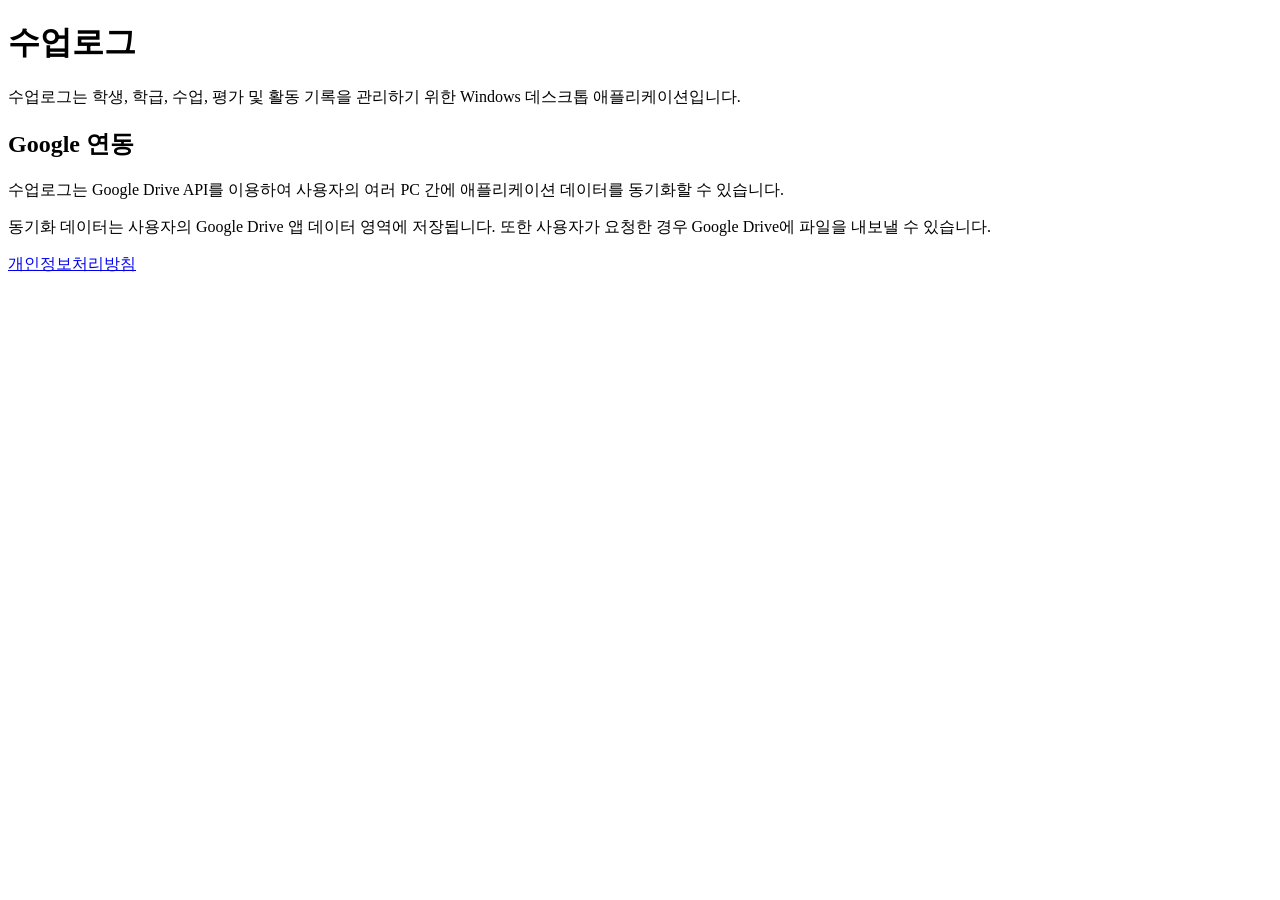
==== classlog/index.html @ 13d1e036 "Add initial HTML structure for classlog application" ====
<!doctype html>
<html lang="ko">
<head>
  <meta charset="utf-8">
  <meta name="viewport" content="width=device-width, initial-scale=1">
  <title>수업로그</title>
</head>
<body>
  <h1>수업로그</h1>

  <p>
    수업로그는 학생, 학급, 수업, 평가 및 활동 기록을 관리하기 위한
    Windows 데스크톱 애플리케이션입니다.
  </p>

  <h2>Google 연동</h2>

  <p>
    수업로그는 Google Drive API를 이용하여 사용자의 여러 PC 간에
    애플리케이션 데이터를 동기화할 수 있습니다.
  </p>

  <p>
    동기화 데이터는 사용자의 Google Drive 앱 데이터 영역에 저장됩니다.
    또한 사용자가 요청한 경우 Google Drive에 파일을 내보낼 수 있습니다.
  </p>

  <p>
    <a href="/classlog/privacy.html">개인정보처리방침</a>
  </p>
</body>
</html>
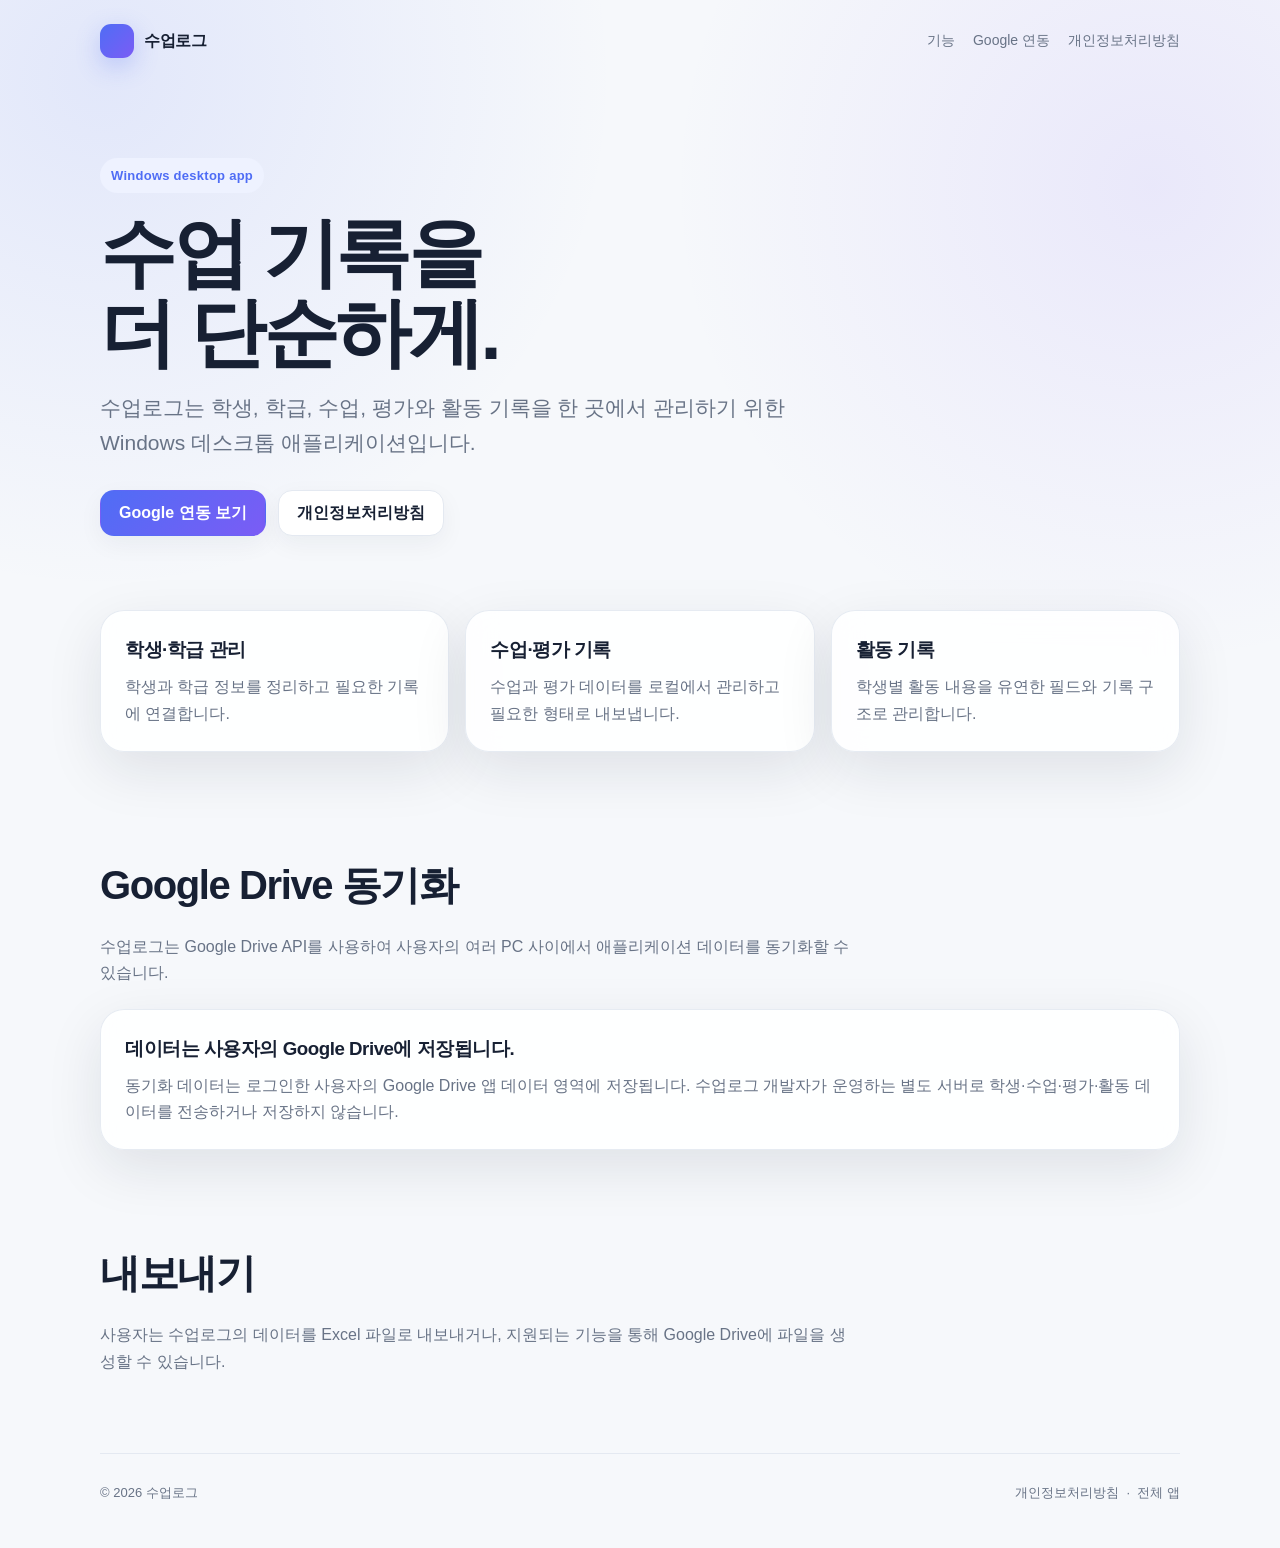
==== commit 2aa7f493: "Add files via upload" ====
--- a/classlog/index.html
+++ b/classlog/index.html
@@ -3,30 +3,86 @@
 <head>
   <meta charset="utf-8">
   <meta name="viewport" content="width=device-width, initial-scale=1">
+  <meta name="description" content="수업로그 — 학생, 학급, 수업, 평가 및 활동 기록을 관리하는 Windows 데스크톱 애플리케이션">
   <title>수업로그</title>
+  <link rel="stylesheet" href="/styles.css">
 </head>
 <body>
-  <h1>수업로그</h1>
+  <div class="wrap">
+    <nav class="nav">
+      <a class="brand" href="/">
+        <span class="brand-mark" aria-hidden="true"></span>
+        <span>수업로그</span>
+      </a>
+      <div class="nav-links">
+        <a href="#features">기능</a>
+        <a href="#google">Google 연동</a>
+        <a href="/classlog/privacy.html">개인정보처리방침</a>
+      </div>
+    </nav>
 
-  <p>
-    수업로그는 학생, 학급, 수업, 평가 및 활동 기록을 관리하기 위한
-    Windows 데스크톱 애플리케이션입니다.
-  </p>
+    <main>
+      <section class="hero">
+        <span class="eyebrow">Windows desktop app</span>
+        <h1>수업 기록을<br>더 단순하게.</h1>
+        <p>
+          수업로그는 학생, 학급, 수업, 평가와 활동 기록을 한 곳에서 관리하기 위한
+          Windows 데스크톱 애플리케이션입니다.
+        </p>
+        <div class="actions">
+          <a class="button primary" href="#google">Google 연동 보기</a>
+          <a class="button" href="/classlog/privacy.html">개인정보처리방침</a>
+        </div>
+      </section>
 
-  <h2>Google 연동</h2>
+      <section id="features" class="grid" aria-label="주요 기능">
+        <article class="card">
+          <h3>학생·학급 관리</h3>
+          <p>학생과 학급 정보를 정리하고 필요한 기록에 연결합니다.</p>
+        </article>
+        <article class="card">
+          <h3>수업·평가 기록</h3>
+          <p>수업과 평가 데이터를 로컬에서 관리하고 필요한 형태로 내보냅니다.</p>
+        </article>
+        <article class="card">
+          <h3>활동 기록</h3>
+          <p>학생별 활동 내용을 유연한 필드와 기록 구조로 관리합니다.</p>
+        </article>
+      </section>
 
-  <p>
-    수업로그는 Google Drive API를 이용하여 사용자의 여러 PC 간에
-    애플리케이션 데이터를 동기화할 수 있습니다.
-  </p>
+      <section id="google" class="section">
+        <h2>Google Drive 동기화</h2>
+        <p>
+          수업로그는 Google Drive API를 사용하여 사용자의 여러 PC 사이에서
+          애플리케이션 데이터를 동기화할 수 있습니다.
+        </p>
+        <div class="card" style="margin-top:22px">
+          <h3>데이터는 사용자의 Google Drive에 저장됩니다.</h3>
+          <p>
+            동기화 데이터는 로그인한 사용자의 Google Drive 앱 데이터 영역에 저장됩니다.
+            수업로그 개발자가 운영하는 별도 서버로 학생·수업·평가·활동 데이터를 전송하거나
+            저장하지 않습니다.
+          </p>
+        </div>
+      </section>
 
-  <p>
-    동기화 데이터는 사용자의 Google Drive 앱 데이터 영역에 저장됩니다.
-    또한 사용자가 요청한 경우 Google Drive에 파일을 내보낼 수 있습니다.
-  </p>
+      <section class="section">
+        <h2>내보내기</h2>
+        <p>
+          사용자는 수업로그의 데이터를 Excel 파일로 내보내거나,
+          지원되는 기능을 통해 Google Drive에 파일을 생성할 수 있습니다.
+        </p>
+      </section>
+    </main>
 
-  <p>
-    <a href="/classlog/privacy.html">개인정보처리방침</a>
-  </p>
+    <footer class="footer">
+      <span>© 2026 수업로그</span>
+      <span>
+        <a href="/classlog/privacy.html">개인정보처리방침</a>
+        &nbsp;·&nbsp;
+        <a href="/">전체 앱</a>
+      </span>
+    </footer>
+  </div>
 </body>
 </html>
--- a/styles.css
+++ b/styles.css
@@ -0,0 +1,249 @@
+:root {
+  color-scheme: light;
+  --bg: #f6f8fb;
+  --surface: rgba(255,255,255,.88);
+  --surface-solid: #ffffff;
+  --text: #172033;
+  --muted: #687386;
+  --line: #e4e9f1;
+  --accent: #4f6df5;
+  --accent-2: #7b5cf5;
+  --accent-soft: #eef2ff;
+  --shadow: 0 18px 55px rgba(23,32,51,.10);
+  --radius: 24px;
+}
+
+* { box-sizing: border-box; }
+
+html { scroll-behavior: smooth; }
+
+body {
+  margin: 0;
+  min-height: 100vh;
+  font-family: Inter, Pretendard, -apple-system, BlinkMacSystemFont, "Segoe UI",
+               "Noto Sans KR", Roboto, Helvetica, Arial, sans-serif;
+  color: var(--text);
+  background:
+    radial-gradient(circle at 8% 5%, rgba(79,109,245,.12), transparent 32rem),
+    radial-gradient(circle at 90% 12%, rgba(123,92,245,.10), transparent 30rem),
+    var(--bg);
+  line-height: 1.65;
+}
+
+a { color: inherit; }
+
+.wrap {
+  width: min(1080px, calc(100% - 40px));
+  margin: 0 auto;
+}
+
+.nav {
+  display: flex;
+  align-items: center;
+  justify-content: space-between;
+  padding: 24px 0;
+}
+
+.brand {
+  display: inline-flex;
+  align-items: center;
+  gap: 10px;
+  font-weight: 800;
+  text-decoration: none;
+  letter-spacing: -.02em;
+}
+
+.brand-mark {
+  width: 34px;
+  height: 34px;
+  border-radius: 11px;
+  background: linear-gradient(135deg, var(--accent), var(--accent-2));
+  box-shadow: 0 8px 24px rgba(79,109,245,.28);
+}
+
+.nav-links {
+  display: flex;
+  gap: 18px;
+  align-items: center;
+}
+
+.nav-links a {
+  color: var(--muted);
+  text-decoration: none;
+  font-size: 14px;
+}
+
+.hero {
+  padding: 76px 0 40px;
+}
+
+.eyebrow {
+  display: inline-flex;
+  padding: 7px 11px;
+  border-radius: 999px;
+  background: var(--accent-soft);
+  color: var(--accent);
+  font-size: 13px;
+  font-weight: 700;
+  letter-spacing: .02em;
+}
+
+h1 {
+  margin: 20px 0 18px;
+  font-size: clamp(42px, 7vw, 76px);
+  line-height: 1.05;
+  letter-spacing: -.045em;
+}
+
+.hero p {
+  max-width: 720px;
+  margin: 0;
+  font-size: clamp(17px, 2vw, 21px);
+  color: var(--muted);
+}
+
+.actions {
+  display: flex;
+  flex-wrap: wrap;
+  gap: 12px;
+  margin-top: 30px;
+}
+
+.button {
+  display: inline-flex;
+  align-items: center;
+  justify-content: center;
+  min-height: 46px;
+  padding: 0 18px;
+  border-radius: 14px;
+  border: 1px solid var(--line);
+  background: var(--surface-solid);
+  text-decoration: none;
+  font-weight: 700;
+  box-shadow: 0 8px 24px rgba(23,32,51,.05);
+}
+
+.button.primary {
+  color: white;
+  border-color: transparent;
+  background: linear-gradient(135deg, var(--accent), var(--accent-2));
+}
+
+.grid {
+  display: grid;
+  grid-template-columns: repeat(3, 1fr);
+  gap: 16px;
+  margin: 34px 0 72px;
+}
+
+.card {
+  padding: 24px;
+  border: 1px solid rgba(228,233,241,.9);
+  border-radius: var(--radius);
+  background: var(--surface);
+  backdrop-filter: blur(14px);
+  box-shadow: var(--shadow);
+}
+
+.card h2, .card h3 {
+  margin: 0 0 8px;
+  letter-spacing: -.025em;
+}
+
+.card p {
+  margin: 0;
+  color: var(--muted);
+}
+
+.section {
+  padding: 28px 0 62px;
+}
+
+.section h2 {
+  margin: 0 0 14px;
+  font-size: clamp(28px, 4vw, 40px);
+  letter-spacing: -.035em;
+}
+
+.section > p {
+  max-width: 760px;
+  color: var(--muted);
+}
+
+.policy {
+  max-width: 820px;
+  margin: 32px auto 70px;
+  padding: 36px;
+  border: 1px solid var(--line);
+  border-radius: var(--radius);
+  background: var(--surface-solid);
+  box-shadow: var(--shadow);
+}
+
+.policy h1 {
+  font-size: clamp(34px, 5vw, 52px);
+  margin-top: 0;
+}
+
+.policy h2 {
+  margin-top: 34px;
+  margin-bottom: 8px;
+  font-size: 22px;
+}
+
+.policy p, .policy li {
+  color: #49556a;
+}
+
+.note {
+  padding: 18px 20px;
+  border-radius: 16px;
+  background: var(--accent-soft);
+  color: #3f4f86;
+}
+
+.footer {
+  display: flex;
+  justify-content: space-between;
+  gap: 20px;
+  flex-wrap: wrap;
+  padding: 28px 0 44px;
+  border-top: 1px solid var(--line);
+  color: var(--muted);
+  font-size: 13px;
+}
+
+.footer a {
+  color: var(--muted);
+  text-decoration: none;
+}
+
+.app-list {
+  display: grid;
+  gap: 14px;
+  margin-top: 28px;
+}
+
+.app-item {
+  display: flex;
+  align-items: center;
+  justify-content: space-between;
+  gap: 18px;
+  padding: 20px 22px;
+  border: 1px solid var(--line);
+  border-radius: 18px;
+  background: var(--surface-solid);
+  text-decoration: none;
+  box-shadow: 0 10px 28px rgba(23,32,51,.05);
+}
+
+.app-item strong { font-size: 18px; }
+.app-item span { color: var(--muted); font-size: 14px; }
+
+@media (max-width: 760px) {
+  .wrap { width: min(100% - 28px, 1080px); }
+  .nav-links { display: none; }
+  .hero { padding-top: 48px; }
+  .grid { grid-template-columns: 1fr; }
+  .policy { padding: 24px; }
+}
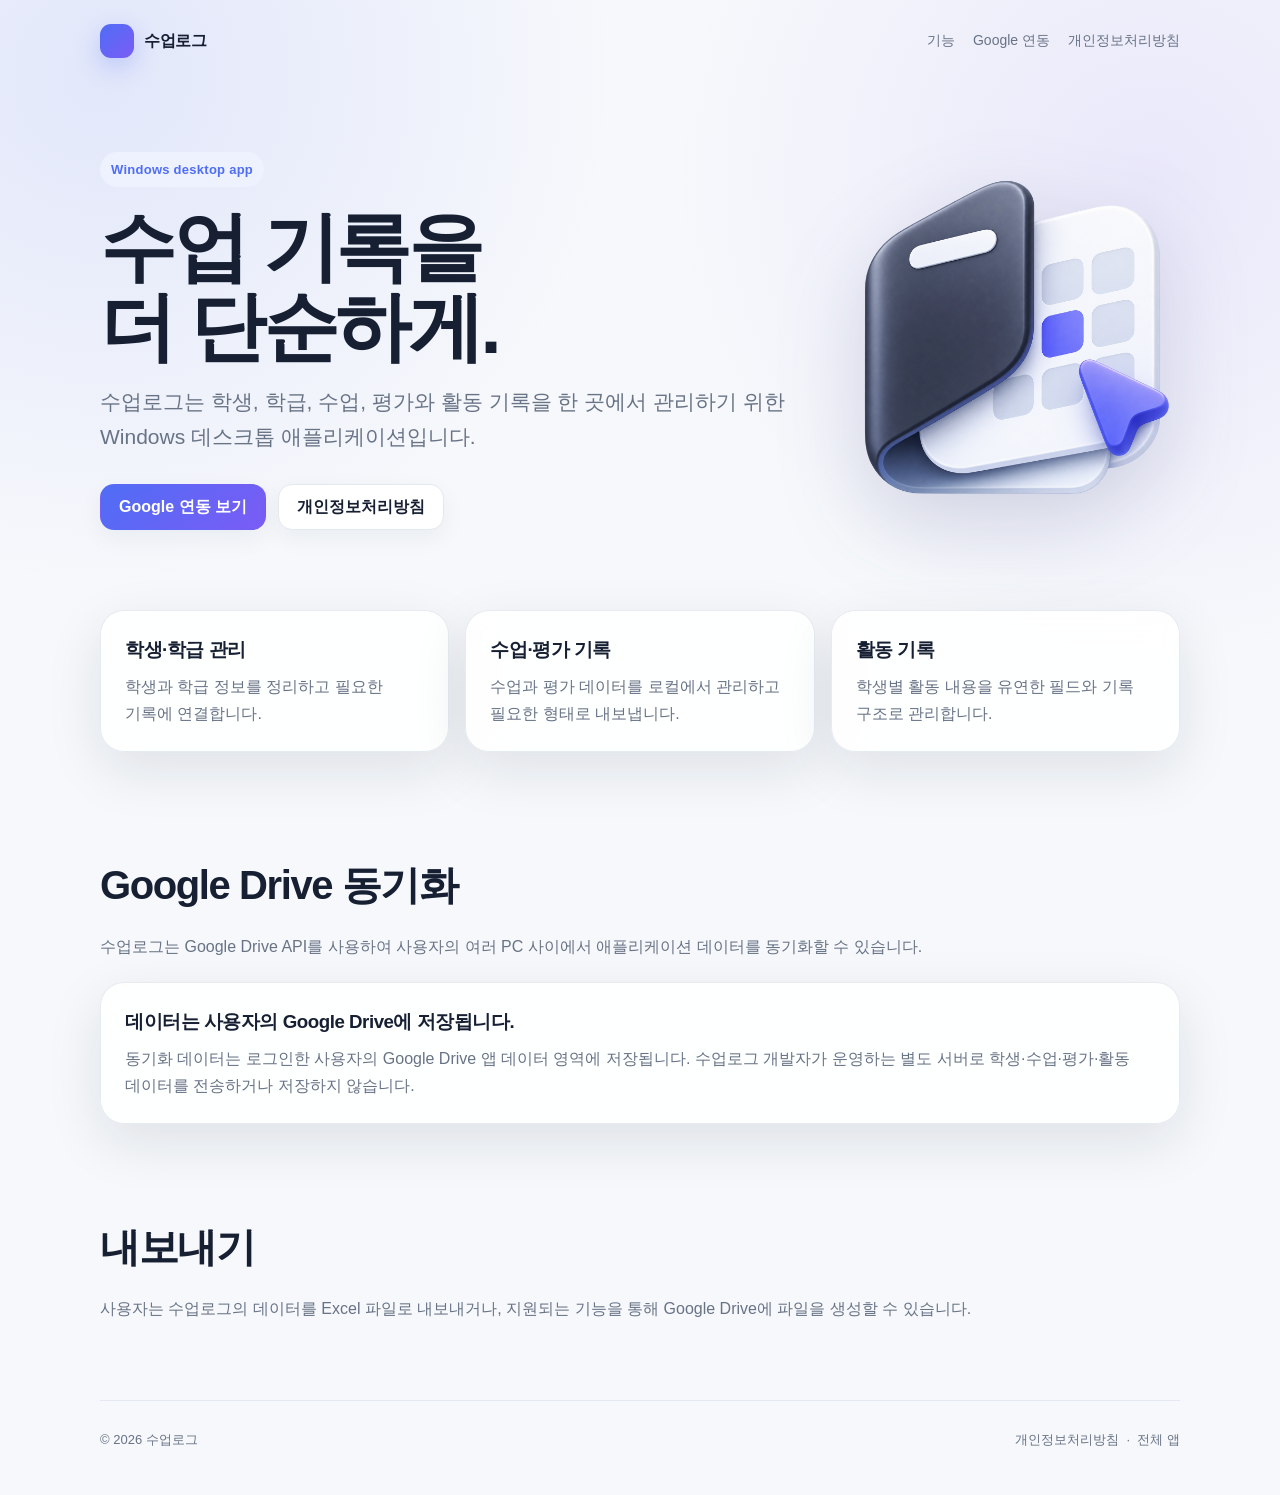
==== commit 6d0451b0: "Add files via upload" ====
--- a/classlog/index.html
+++ b/classlog/index.html
@@ -23,15 +23,25 @@
 
     <main>
       <section class="hero">
-        <span class="eyebrow">Windows desktop app</span>
-        <h1>수업 기록을<br>더 단순하게.</h1>
-        <p>
-          수업로그는 학생, 학급, 수업, 평가와 활동 기록을 한 곳에서 관리하기 위한
-          Windows 데스크톱 애플리케이션입니다.
-        </p>
-        <div class="actions">
-          <a class="button primary" href="#google">Google 연동 보기</a>
-          <a class="button" href="/classlog/privacy.html">개인정보처리방침</a>
+        <div class="hero-split">
+          <div class="hero-copy">
+            <span class="eyebrow">Windows desktop app</span>
+            <h1>수업 기록을<br>더 단순하게.</h1>
+            <p>
+              수업로그는 학생, 학급, 수업, 평가와 활동 기록을 한 곳에서 관리하기 위한
+              Windows 데스크톱 애플리케이션입니다.
+            </p>
+            <div class="actions">
+              <a class="button primary" href="#google">Google 연동 보기</a>
+              <a class="button" href="/classlog/privacy.html">개인정보처리방침</a>
+            </div>
+          </div>
+          <div class="hero-visual">
+            <img
+              class="hero-icon"
+              src="/assets/classlog-icon.png"
+              alt="수업로그 앱 아이콘">
+          </div>
         </div>
       </section>
 
--- a/styles.css
+++ b/styles.css
@@ -28,6 +28,8 @@
     radial-gradient(circle at 90% 12%, rgba(123,92,245,.10), transparent 30rem),
     var(--bg);
   line-height: 1.65;
+  word-break: keep-all;
+  overflow-wrap: break-word;
 }
 
 a { color: inherit; }
@@ -74,7 +76,31 @@
 }
 
 .hero {
-  padding: 76px 0 40px;
+  padding: 70px 0 46px;
+}
+
+.hero-split {
+  display: grid;
+  grid-template-columns: minmax(0, 1.35fr) minmax(240px, .65fr);
+  gap: 54px;
+  align-items: center;
+}
+
+.hero-copy {
+  min-width: 0;
+}
+
+.hero-visual {
+  display: flex;
+  align-items: center;
+  justify-content: center;
+}
+
+.hero-icon {
+  width: min(100%, 330px);
+  height: auto;
+  display: block;
+  filter: drop-shadow(0 28px 42px rgba(43, 58, 110, .18));
 }
 
 .eyebrow {
@@ -145,7 +171,8 @@
   box-shadow: var(--shadow);
 }
 
-.card h2, .card h3 {
+.card h2,
+.card h3 {
   margin: 0 0 8px;
   letter-spacing: -.025em;
 }
@@ -166,7 +193,7 @@
 }
 
 .section > p {
-  max-width: 760px;
+  max-width: 900px;
   color: var(--muted);
 }
 
@@ -191,7 +218,8 @@
   font-size: 22px;
 }
 
-.policy p, .policy li {
+.policy p,
+.policy li {
   color: #49556a;
 }
 
@@ -244,6 +272,17 @@
   .wrap { width: min(100% - 28px, 1080px); }
   .nav-links { display: none; }
   .hero { padding-top: 48px; }
+  .hero-split {
+    grid-template-columns: 1fr;
+    gap: 30px;
+  }
+  .hero-visual {
+    order: -1;
+    justify-content: flex-start;
+  }
+  .hero-icon {
+    width: min(58vw, 230px);
+  }
   .grid { grid-template-columns: 1fr; }
   .policy { padding: 24px; }
 }
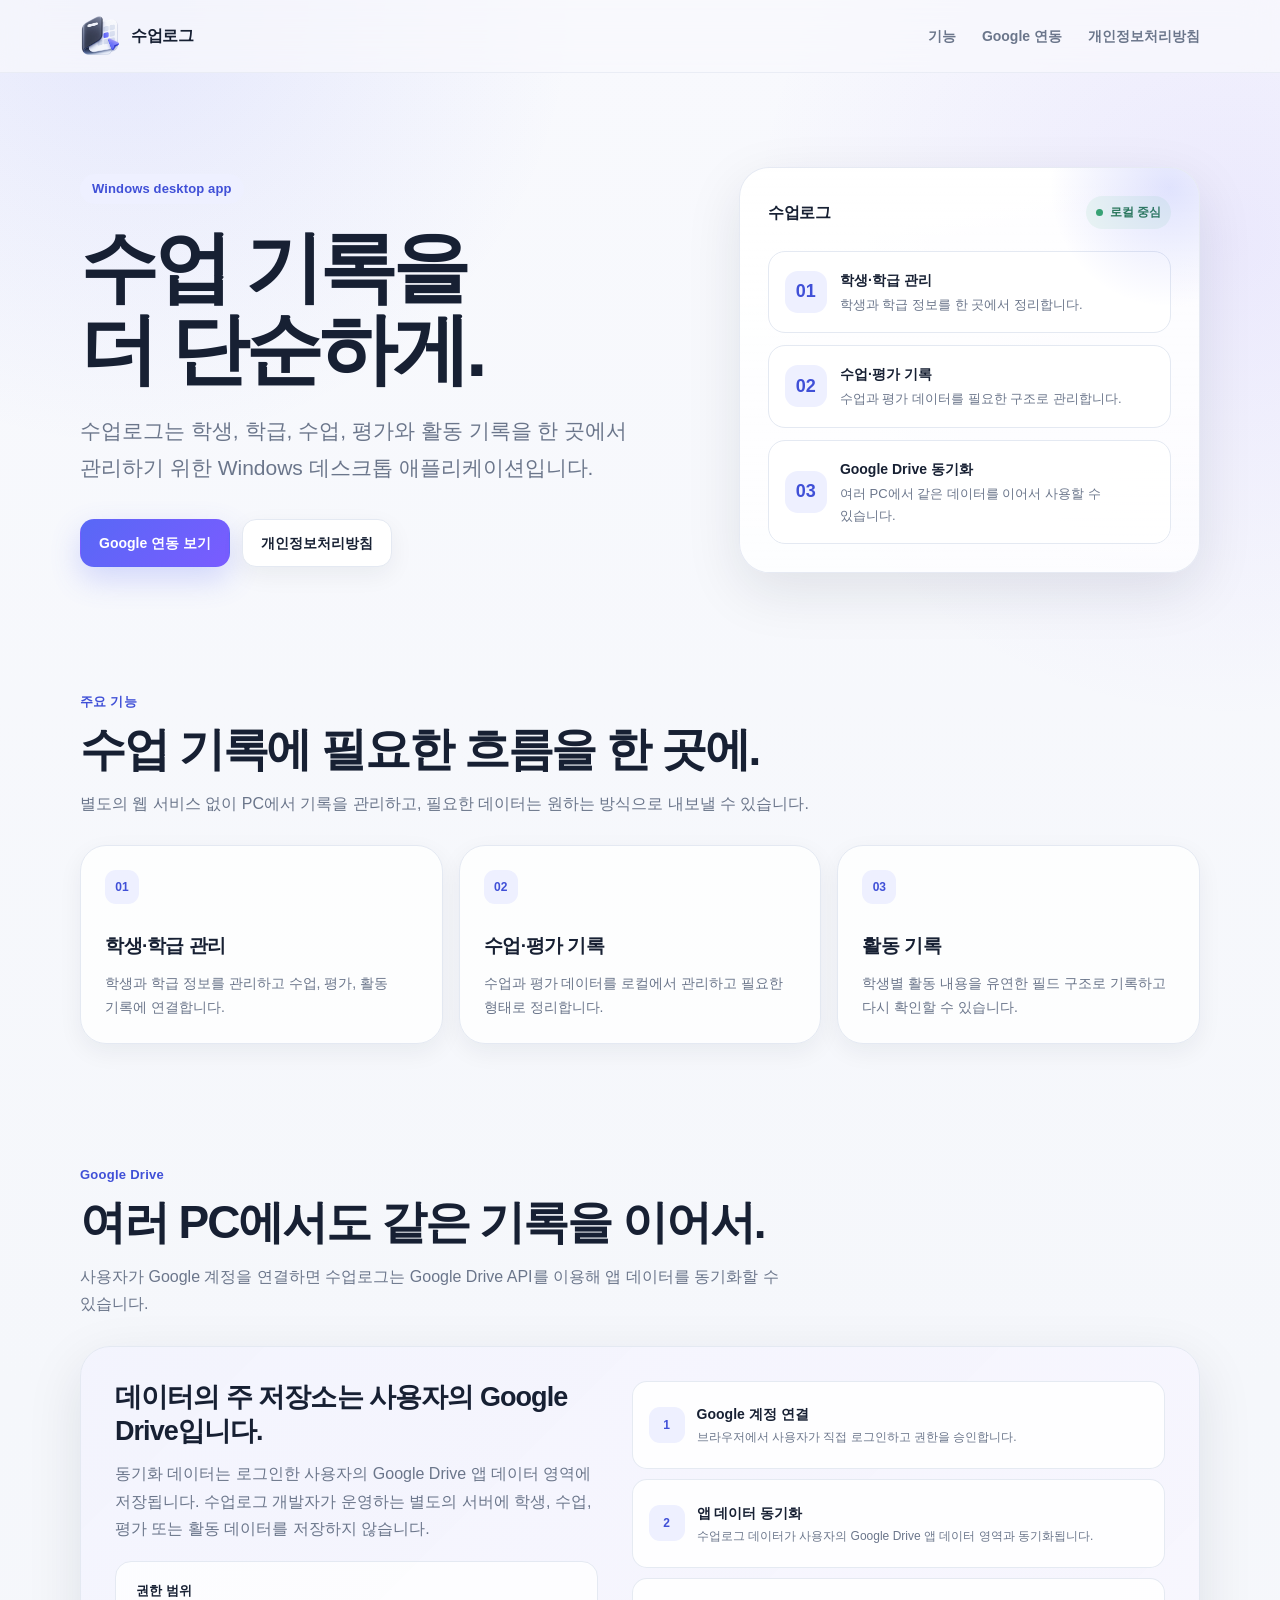
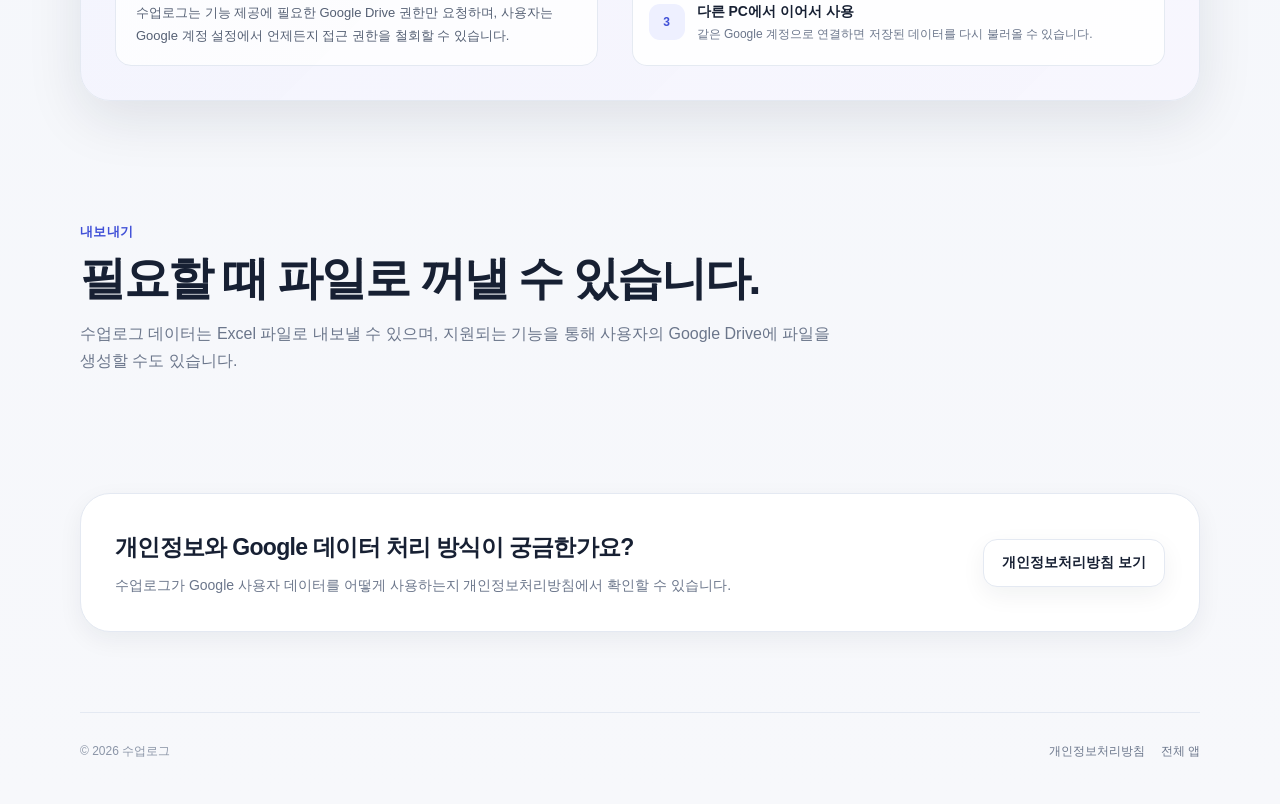
==== commit 4ccd995b: "Add files via upload" ====
--- a/classlog/index.html
+++ b/classlog/index.html
@@ -5,94 +5,179 @@
   <meta name="viewport" content="width=device-width, initial-scale=1">
   <meta name="description" content="수업로그 — 학생, 학급, 수업, 평가 및 활동 기록을 관리하는 Windows 데스크톱 애플리케이션">
   <title>수업로그</title>
+  <link rel="icon" type="image/png" href="/assets/classlog-icon.png">
   <link rel="stylesheet" href="/styles.css">
 </head>
 <body>
-  <div class="wrap">
-    <nav class="nav">
-      <a class="brand" href="/">
-        <span class="brand-mark" aria-hidden="true"></span>
+  <header class="site-header">
+    <div class="shell nav">
+      <a class="brand" href="/classlog/">
+        <img class="brand-icon" src="/assets/classlog-icon.png" alt="수업로그 아이콘">
         <span>수업로그</span>
       </a>
-      <div class="nav-links">
+      <nav class="nav-links" aria-label="주요 메뉴">
         <a href="#features">기능</a>
         <a href="#google">Google 연동</a>
         <a href="/classlog/privacy.html">개인정보처리방침</a>
-      </div>
-    </nav>
+      </nav>
+    </div>
+  </header>
 
-    <main>
-      <section class="hero">
-        <div class="hero-split">
-          <div class="hero-copy">
-            <span class="eyebrow">Windows desktop app</span>
-            <h1>수업 기록을<br>더 단순하게.</h1>
-            <p>
-              수업로그는 학생, 학급, 수업, 평가와 활동 기록을 한 곳에서 관리하기 위한
-              Windows 데스크톱 애플리케이션입니다.
-            </p>
-            <div class="actions">
-              <a class="button primary" href="#google">Google 연동 보기</a>
-              <a class="button" href="/classlog/privacy.html">개인정보처리방침</a>
+  <main>
+    <section class="shell hero">
+      <div class="hero-grid">
+        <div>
+          <span class="eyebrow">Windows desktop app</span>
+          <h1>수업 기록을<br>더 단순하게.</h1>
+          <p class="hero-lead">
+            수업로그는 학생, 학급, 수업, 평가와 활동 기록을 한 곳에서 관리하기 위한
+            Windows 데스크톱 애플리케이션입니다.
+          </p>
+          <div class="actions">
+            <a class="button primary" href="#google">Google 연동 보기</a>
+            <a class="button" href="/classlog/privacy.html">개인정보처리방침</a>
+          </div>
+        </div>
+
+        <aside class="hero-panel" aria-label="수업로그 핵심 기능 요약">
+          <div class="panel-top">
+            <div class="panel-title">수업로그</div>
+            <div class="status"><span class="status-dot"></span>로컬 중심</div>
+          </div>
+
+          <div class="mini-stack">
+            <div class="mini-card">
+              <div class="mini-icon">01</div>
+              <div>
+                <strong>학생·학급 관리</strong>
+                <span>학생과 학급 정보를 한 곳에서 정리합니다.</span>
+              </div>
+            </div>
+            <div class="mini-card">
+              <div class="mini-icon">02</div>
+              <div>
+                <strong>수업·평가 기록</strong>
+                <span>수업과 평가 데이터를 필요한 구조로 관리합니다.</span>
+              </div>
+            </div>
+            <div class="mini-card">
+              <div class="mini-icon">03</div>
+              <div>
+                <strong>Google Drive 동기화</strong>
+                <span>여러 PC에서 같은 데이터를 이어서 사용할 수 있습니다.</span>
+              </div>
             </div>
           </div>
-          <div class="hero-visual">
-            <img
-              class="hero-icon"
-              src="/assets/classlog-icon.png"
-              alt="수업로그 앱 아이콘">
+        </aside>
+      </div>
+    </section>
+
+    <section id="features" class="shell section">
+      <div class="section-head">
+        <div class="section-kicker">주요 기능</div>
+        <h2>수업 기록에 필요한 흐름을 한 곳에.</h2>
+        <p>
+          별도의 웹 서비스 없이 PC에서 기록을 관리하고, 필요한 데이터는 원하는 방식으로 내보낼 수 있습니다.
+        </p>
+      </div>
+
+      <div class="feature-grid">
+        <article class="feature-card">
+          <div class="feature-number">01</div>
+          <h3>학생·학급 관리</h3>
+          <p>학생과 학급 정보를 관리하고 수업, 평가, 활동 기록에 연결합니다.</p>
+        </article>
+        <article class="feature-card">
+          <div class="feature-number">02</div>
+          <h3>수업·평가 기록</h3>
+          <p>수업과 평가 데이터를 로컬에서 관리하고 필요한 형태로 정리합니다.</p>
+        </article>
+        <article class="feature-card">
+          <div class="feature-number">03</div>
+          <h3>활동 기록</h3>
+          <p>학생별 활동 내용을 유연한 필드 구조로 기록하고 다시 확인할 수 있습니다.</p>
+        </article>
+      </div>
+    </section>
+
+    <section id="google" class="shell section">
+      <div class="section-head">
+        <div class="section-kicker">Google Drive</div>
+        <h2>여러 PC에서도 같은 기록을 이어서.</h2>
+        <p>
+          사용자가 Google 계정을 연결하면 수업로그는 Google Drive API를 이용해
+          앱 데이터를 동기화할 수 있습니다.
+        </p>
+      </div>
+
+      <div class="sync-card">
+        <div class="sync-copy">
+          <h3>데이터의 주 저장소는 사용자의 Google Drive입니다.</h3>
+          <p>
+            동기화 데이터는 로그인한 사용자의 Google Drive 앱 데이터 영역에 저장됩니다.
+            수업로그 개발자가 운영하는 별도의 서버에 학생, 수업, 평가 또는 활동 데이터를 저장하지 않습니다.
+          </p>
+          <div class="notice">
+            <strong>권한 범위</strong><br>
+            수업로그는 기능 제공에 필요한 Google Drive 권한만 요청하며,
+            사용자는 Google 계정 설정에서 언제든지 접근 권한을 철회할 수 있습니다.
           </div>
         </div>
-      </section>
 
-      <section id="features" class="grid" aria-label="주요 기능">
-        <article class="card">
-          <h3>학생·학급 관리</h3>
-          <p>학생과 학급 정보를 정리하고 필요한 기록에 연결합니다.</p>
-        </article>
-        <article class="card">
-          <h3>수업·평가 기록</h3>
-          <p>수업과 평가 데이터를 로컬에서 관리하고 필요한 형태로 내보냅니다.</p>
-        </article>
-        <article class="card">
-          <h3>활동 기록</h3>
-          <p>학생별 활동 내용을 유연한 필드와 기록 구조로 관리합니다.</p>
-        </article>
-      </section>
+        <div class="sync-flow" aria-label="동기화 흐름">
+          <div class="flow-item">
+            <div class="flow-num">1</div>
+            <div>
+              <strong>Google 계정 연결</strong>
+              <span>브라우저에서 사용자가 직접 로그인하고 권한을 승인합니다.</span>
+            </div>
+          </div>
+          <div class="flow-item">
+            <div class="flow-num">2</div>
+            <div>
+              <strong>앱 데이터 동기화</strong>
+              <span>수업로그 데이터가 사용자의 Google Drive 앱 데이터 영역과 동기화됩니다.</span>
+            </div>
+          </div>
+          <div class="flow-item">
+            <div class="flow-num">3</div>
+            <div>
+              <strong>다른 PC에서 이어서 사용</strong>
+              <span>같은 Google 계정으로 연결하면 저장된 데이터를 다시 불러올 수 있습니다.</span>
+            </div>
+          </div>
+        </div>
+      </div>
+    </section>
 
-      <section id="google" class="section">
-        <h2>Google Drive 동기화</h2>
+    <section class="shell section">
+      <div class="section-head">
+        <div class="section-kicker">내보내기</div>
+        <h2>필요할 때 파일로 꺼낼 수 있습니다.</h2>
         <p>
-          수업로그는 Google Drive API를 사용하여 사용자의 여러 PC 사이에서
-          애플리케이션 데이터를 동기화할 수 있습니다.
+          수업로그 데이터는 Excel 파일로 내보낼 수 있으며,
+          지원되는 기능을 통해 사용자의 Google Drive에 파일을 생성할 수도 있습니다.
         </p>
-        <div class="card" style="margin-top:22px">
-          <h3>데이터는 사용자의 Google Drive에 저장됩니다.</h3>
-          <p>
-            동기화 데이터는 로그인한 사용자의 Google Drive 앱 데이터 영역에 저장됩니다.
-            수업로그 개발자가 운영하는 별도 서버로 학생·수업·평가·활동 데이터를 전송하거나
-            저장하지 않습니다.
-          </p>
+      </div>
+    </section>
+
+    <section class="shell">
+      <div class="cta">
+        <div>
+          <h3>개인정보와 Google 데이터 처리 방식이 궁금한가요?</h3>
+          <p>수업로그가 Google 사용자 데이터를 어떻게 사용하는지 개인정보처리방침에서 확인할 수 있습니다.</p>
         </div>
-      </section>
+        <a class="button" href="/classlog/privacy.html">개인정보처리방침 보기</a>
+      </div>
+    </section>
+  </main>
 
-      <section class="section">
-        <h2>내보내기</h2>
-        <p>
-          사용자는 수업로그의 데이터를 Excel 파일로 내보내거나,
-          지원되는 기능을 통해 Google Drive에 파일을 생성할 수 있습니다.
-        </p>
-      </section>
-    </main>
-
-    <footer class="footer">
-      <span>© 2026 수업로그</span>
-      <span>
-        <a href="/classlog/privacy.html">개인정보처리방침</a>
-        &nbsp;·&nbsp;
-        <a href="/">전체 앱</a>
-      </span>
-    </footer>
-  </div>
+  <footer class="shell footer">
+    <span>© 2026 수업로그</span>
+    <div class="footer-links">
+      <a href="/classlog/privacy.html">개인정보처리방침</a>
+      <a href="/">전체 앱</a>
+    </div>
+  </footer>
 </body>
 </html>
--- a/styles.css
+++ b/styles.css
@@ -1,21 +1,34 @@
 :root {
   color-scheme: light;
-  --bg: #f6f8fb;
-  --surface: rgba(255,255,255,.88);
+  --bg: #f5f7fb;
+  --bg-2: #eef2ff;
+  --surface: rgba(255,255,255,.82);
   --surface-solid: #ffffff;
   --text: #172033;
-  --muted: #687386;
-  --line: #e4e9f1;
-  --accent: #4f6df5;
-  --accent-2: #7b5cf5;
-  --accent-soft: #eef2ff;
-  --shadow: 0 18px 55px rgba(23,32,51,.10);
-  --radius: 24px;
-}
-
-* { box-sizing: border-box; }
-
-html { scroll-behavior: smooth; }
+  --muted: #6b768b;
+  --muted-2: #8b95a7;
+  --line: #e4e9f2;
+  --accent: #5868f6;
+  --accent-2: #7a5cff;
+  --accent-soft: #eef0ff;
+  --accent-ink: #4050d7;
+  --success-soft: #eef9f3;
+  --success-ink: #277a4e;
+  --shadow-sm: 0 8px 24px rgba(23,32,51,.06);
+  --shadow-md: 0 18px 55px rgba(23,32,51,.10);
+  --radius-lg: 26px;
+  --radius-md: 18px;
+  --radius-sm: 13px;
+}
+
+* {
+  box-sizing: border-box;
+}
+
+html {
+  scroll-behavior: smooth;
+  background: var(--bg);
+}
 
 body {
   margin: 0;
@@ -24,265 +37,668 @@
                "Noto Sans KR", Roboto, Helvetica, Arial, sans-serif;
   color: var(--text);
   background:
-    radial-gradient(circle at 8% 5%, rgba(79,109,245,.12), transparent 32rem),
-    radial-gradient(circle at 90% 12%, rgba(123,92,245,.10), transparent 30rem),
-    var(--bg);
-  line-height: 1.65;
+    radial-gradient(circle at 10% 0%, rgba(88,104,246,.12), transparent 28rem),
+    radial-gradient(circle at 96% 10%, rgba(122,92,255,.10), transparent 30rem),
+    linear-gradient(180deg, #f8f9fd 0%, var(--bg) 58%, #f7f8fb 100%);
+  line-height: 1.72;
+  -webkit-font-smoothing: antialiased;
+  text-rendering: optimizeLegibility;
+}
+
+/* Korean prose should wrap at spaces, not in the middle of words. */
+p, li, h1, h2, h3, h4, a, span {
   word-break: keep-all;
-  overflow-wrap: break-word;
-}
-
-a { color: inherit; }
-
-.wrap {
-  width: min(1080px, calc(100% - 40px));
+  line-break: strict;
+}
+
+a {
+  color: inherit;
+}
+
+img {
+  max-width: 100%;
+}
+
+.shell {
+  width: min(1120px, calc(100% - 44px));
   margin: 0 auto;
 }
 
+.site-header {
+  position: sticky;
+  top: 0;
+  z-index: 20;
+  backdrop-filter: blur(18px);
+  background: rgba(248,249,253,.72);
+  border-bottom: 1px solid rgba(228,233,242,.7);
+}
+
 .nav {
+  min-height: 72px;
   display: flex;
   align-items: center;
   justify-content: space-between;
-  padding: 24px 0;
+  gap: 24px;
 }
 
 .brand {
   display: inline-flex;
   align-items: center;
-  gap: 10px;
+  gap: 11px;
+  text-decoration: none;
   font-weight: 800;
-  text-decoration: none;
   letter-spacing: -.02em;
-}
-
-.brand-mark {
-  width: 34px;
-  height: 34px;
-  border-radius: 11px;
+  white-space: nowrap;
+}
+
+.brand-icon {
+  width: 40px;
+  height: 40px;
+  display: block;
+  object-fit: contain;
+  flex: 0 0 40px;
+}
+
+.brand-fallback {
+  width: 36px;
+  height: 36px;
+  border-radius: 12px;
   background: linear-gradient(135deg, var(--accent), var(--accent-2));
-  box-shadow: 0 8px 24px rgba(79,109,245,.28);
+  box-shadow: 0 8px 22px rgba(88,104,246,.28);
+  flex: 0 0 36px;
 }
 
 .nav-links {
   display: flex;
-  gap: 18px;
-  align-items: center;
+  align-items: center;
+  gap: 26px;
 }
 
 .nav-links a {
   color: var(--muted);
   text-decoration: none;
   font-size: 14px;
+  font-weight: 650;
+}
+
+.nav-links a:hover {
+  color: var(--text);
 }
 
 .hero {
-  padding: 70px 0 46px;
-}
-
-.hero-split {
-  display: grid;
-  grid-template-columns: minmax(0, 1.35fr) minmax(240px, .65fr);
-  gap: 54px;
-  align-items: center;
-}
-
-.hero-copy {
-  min-width: 0;
-}
-
-.hero-visual {
-  display: flex;
-  align-items: center;
-  justify-content: center;
-}
-
-.hero-icon {
-  width: min(100%, 330px);
-  height: auto;
-  display: block;
-  filter: drop-shadow(0 28px 42px rgba(43, 58, 110, .18));
+  padding: 94px 0 76px;
+}
+
+.hero-grid {
+  display: grid;
+  grid-template-columns: minmax(0, 1.12fr) minmax(340px, .88fr);
+  gap: 72px;
+  align-items: center;
 }
 
 .eyebrow {
   display: inline-flex;
-  padding: 7px 11px;
+  align-items: center;
+  min-height: 30px;
+  padding: 0 12px;
   border-radius: 999px;
   background: var(--accent-soft);
-  color: var(--accent);
+  color: var(--accent-ink);
   font-size: 13px;
-  font-weight: 700;
-  letter-spacing: .02em;
+  font-weight: 800;
+  letter-spacing: .01em;
 }
 
 h1 {
-  margin: 20px 0 18px;
-  font-size: clamp(42px, 7vw, 76px);
-  line-height: 1.05;
-  letter-spacing: -.045em;
-}
-
-.hero p {
+  margin: 22px 0 22px;
+  max-width: 680px;
+  font-size: clamp(48px, 6.3vw, 78px);
+  line-height: 1.06;
+  letter-spacing: -.055em;
+}
+
+.hero-lead {
   max-width: 720px;
   margin: 0;
-  font-size: clamp(17px, 2vw, 21px);
-  color: var(--muted);
+  color: var(--muted);
+  font-size: clamp(17px, 1.8vw, 21px);
+  line-height: 1.75;
 }
 
 .actions {
   display: flex;
   flex-wrap: wrap;
   gap: 12px;
-  margin-top: 30px;
+  margin-top: 32px;
 }
 
 .button {
+  min-height: 48px;
   display: inline-flex;
   align-items: center;
   justify-content: center;
-  min-height: 46px;
   padding: 0 18px;
+  border: 1px solid var(--line);
   border-radius: 14px;
-  border: 1px solid var(--line);
   background: var(--surface-solid);
+  box-shadow: var(--shadow-sm);
   text-decoration: none;
-  font-weight: 700;
-  box-shadow: 0 8px 24px rgba(23,32,51,.05);
+  font-size: 14px;
+  font-weight: 800;
 }
 
 .button.primary {
-  color: white;
+  color: #fff;
   border-color: transparent;
   background: linear-gradient(135deg, var(--accent), var(--accent-2));
-}
-
-.grid {
+  box-shadow: 0 12px 30px rgba(88,104,246,.24);
+}
+
+.hero-panel {
+  position: relative;
+  padding: 28px;
+  border: 1px solid rgba(228,233,242,.92);
+  border-radius: 30px;
+  background:
+    linear-gradient(180deg, rgba(255,255,255,.96), rgba(255,255,255,.76));
+  box-shadow: var(--shadow-md);
+  overflow: hidden;
+}
+
+.hero-panel::before {
+  content: "";
+  position: absolute;
+  width: 240px;
+  height: 240px;
+  right: -90px;
+  top: -100px;
+  border-radius: 50%;
+  background: radial-gradient(circle, rgba(88,104,246,.18), transparent 70%);
+  pointer-events: none;
+}
+
+.panel-top {
+  display: flex;
+  align-items: center;
+  justify-content: space-between;
+  gap: 14px;
+  margin-bottom: 22px;
+}
+
+.panel-title {
+  font-weight: 800;
+  letter-spacing: -.02em;
+}
+
+.status {
+  display: inline-flex;
+  align-items: center;
+  gap: 7px;
+  padding: 6px 10px;
+  border-radius: 999px;
+  background: var(--success-soft);
+  color: var(--success-ink);
+  font-size: 12px;
+  font-weight: 800;
+}
+
+.status-dot {
+  width: 7px;
+  height: 7px;
+  border-radius: 50%;
+  background: #35a66b;
+}
+
+.mini-stack {
+  display: grid;
+  gap: 12px;
+}
+
+.mini-card {
+  display: grid;
+  grid-template-columns: 42px 1fr;
+  gap: 13px;
+  align-items: center;
+  padding: 16px;
+  border: 1px solid var(--line);
+  border-radius: 17px;
+  background: rgba(255,255,255,.88);
+}
+
+.mini-icon {
+  width: 42px;
+  height: 42px;
+  display: grid;
+  place-items: center;
+  border-radius: 13px;
+  color: var(--accent-ink);
+  background: var(--accent-soft);
+  font-size: 18px;
+  font-weight: 900;
+}
+
+.mini-card strong {
+  display: block;
+  margin-bottom: 2px;
+  font-size: 14px;
+}
+
+.mini-card span {
+  display: block;
+  color: var(--muted);
+  font-size: 13px;
+}
+
+.section {
+  padding: 42px 0 78px;
+}
+
+.section-head {
+  max-width: 760px;
+  margin-bottom: 28px;
+}
+
+.section-kicker {
+  margin-bottom: 8px;
+  color: var(--accent-ink);
+  font-size: 13px;
+  font-weight: 850;
+  letter-spacing: .02em;
+}
+
+.section h2 {
+  margin: 0;
+  font-size: clamp(31px, 4vw, 46px);
+  line-height: 1.18;
+  letter-spacing: -.045em;
+}
+
+.section-head p {
+  max-width: 760px;
+  margin: 14px 0 0;
+  color: var(--muted);
+  font-size: 16px;
+}
+
+.feature-grid {
   display: grid;
   grid-template-columns: repeat(3, 1fr);
   gap: 16px;
-  margin: 34px 0 72px;
-}
-
-.card {
+}
+
+.feature-card {
+  min-height: 184px;
   padding: 24px;
-  border: 1px solid rgba(228,233,241,.9);
-  border-radius: var(--radius);
+  border: 1px solid var(--line);
+  border-radius: var(--radius-lg);
   background: var(--surface);
-  backdrop-filter: blur(14px);
-  box-shadow: var(--shadow);
-}
-
-.card h2,
-.card h3 {
+  box-shadow: var(--shadow-sm);
+}
+
+.feature-number {
+  width: 34px;
+  height: 34px;
+  display: grid;
+  place-items: center;
+  margin-bottom: 26px;
+  border-radius: 11px;
+  background: var(--accent-soft);
+  color: var(--accent-ink);
+  font-size: 12px;
+  font-weight: 900;
+}
+
+.feature-card h3 {
   margin: 0 0 8px;
+  font-size: 19px;
   letter-spacing: -.025em;
 }
 
-.card p {
+.feature-card p {
   margin: 0;
   color: var(--muted);
-}
-
-.section {
-  padding: 28px 0 62px;
-}
-
-.section h2 {
-  margin: 0 0 14px;
-  font-size: clamp(28px, 4vw, 40px);
+  font-size: 14px;
+}
+
+.sync-card {
+  display: grid;
+  grid-template-columns: .95fr 1.05fr;
+  gap: 34px;
+  align-items: stretch;
+  padding: 34px;
+  border: 1px solid var(--line);
+  border-radius: 30px;
+  background:
+    linear-gradient(135deg, rgba(88,104,246,.06), rgba(122,92,255,.045)),
+    rgba(255,255,255,.82);
+  box-shadow: var(--shadow-md);
+}
+
+.sync-copy h3 {
+  margin: 0 0 12px;
+  font-size: 27px;
+  line-height: 1.25;
   letter-spacing: -.035em;
 }
 
-.section > p {
-  max-width: 900px;
-  color: var(--muted);
-}
-
-.policy {
-  max-width: 820px;
-  margin: 32px auto 70px;
-  padding: 36px;
-  border: 1px solid var(--line);
-  border-radius: var(--radius);
-  background: var(--surface-solid);
-  box-shadow: var(--shadow);
-}
-
-.policy h1 {
-  font-size: clamp(34px, 5vw, 52px);
-  margin-top: 0;
-}
-
-.policy h2 {
-  margin-top: 34px;
-  margin-bottom: 8px;
-  font-size: 22px;
-}
-
-.policy p,
-.policy li {
-  color: #49556a;
-}
-
-.note {
+.sync-copy p {
+  margin: 0;
+  max-width: 560px;
+  color: var(--muted);
+}
+
+.sync-flow {
+  display: grid;
+  gap: 10px;
+}
+
+.flow-item {
+  display: grid;
+  grid-template-columns: 36px 1fr;
+  gap: 12px;
+  align-items: center;
+  padding: 14px 16px;
+  border: 1px solid rgba(228,233,242,.95);
+  border-radius: 15px;
+  background: rgba(255,255,255,.88);
+}
+
+.flow-num {
+  width: 36px;
+  height: 36px;
+  display: grid;
+  place-items: center;
+  border-radius: 11px;
+  background: var(--accent-soft);
+  color: var(--accent-ink);
+  font-size: 12px;
+  font-weight: 900;
+}
+
+.flow-item strong {
+  display: block;
+  font-size: 14px;
+}
+
+.flow-item span {
+  display: block;
+  margin-top: 1px;
+  color: var(--muted);
+  font-size: 12px;
+}
+
+.notice {
+  margin-top: 18px;
   padding: 18px 20px;
   border-radius: 16px;
-  background: var(--accent-soft);
-  color: #3f4f86;
+  background: rgba(255,255,255,.78);
+  border: 1px solid var(--line);
+  color: #556074;
+  font-size: 13px;
+}
+
+.notice strong {
+  color: var(--text);
+}
+
+.cta {
+  margin: 12px 0 80px;
+  padding: 34px;
+  border: 1px solid var(--line);
+  border-radius: 30px;
+  background: var(--surface-solid);
+  box-shadow: var(--shadow-sm);
+  display: flex;
+  align-items: center;
+  justify-content: space-between;
+  gap: 26px;
+}
+
+.cta h3 {
+  margin: 0 0 6px;
+  font-size: 23px;
+  letter-spacing: -.03em;
+}
+
+.cta p {
+  margin: 0;
+  color: var(--muted);
+  font-size: 14px;
 }
 
 .footer {
   display: flex;
-  justify-content: space-between;
-  gap: 20px;
-  flex-wrap: wrap;
-  padding: 28px 0 44px;
-  border-top: 1px solid var(--line);
-  color: var(--muted);
-  font-size: 13px;
-}
-
-.footer a {
-  color: var(--muted);
-  text-decoration: none;
-}
-
-.app-list {
-  display: grid;
-  gap: 14px;
-  margin-top: 28px;
-}
-
-.app-item {
-  display: flex;
   align-items: center;
   justify-content: space-between;
   gap: 18px;
-  padding: 20px 22px;
-  border: 1px solid var(--line);
-  border-radius: 18px;
+  padding: 28px 0 42px;
+  border-top: 1px solid var(--line);
+  color: var(--muted-2);
+  font-size: 12px;
+}
+
+.footer-links {
+  display: flex;
+  gap: 16px;
+}
+
+.footer a {
+  color: var(--muted);
+  text-decoration: none;
+}
+
+.apps-hero {
+  padding: 104px 0 54px;
+  max-width: 760px;
+}
+
+.apps-hero h1 {
+  margin-top: 18px;
+}
+
+.app-list {
+  display: grid;
+  gap: 14px;
+  padding-bottom: 90px;
+}
+
+.app-item {
+  display: grid;
+  grid-template-columns: 48px 1fr auto;
+  gap: 16px;
+  align-items: center;
+  padding: 19px 20px;
+  border: 1px solid var(--line);
+  border-radius: 20px;
   background: var(--surface-solid);
+  box-shadow: var(--shadow-sm);
   text-decoration: none;
-  box-shadow: 0 10px 28px rgba(23,32,51,.05);
-}
-
-.app-item strong { font-size: 18px; }
-.app-item span { color: var(--muted); font-size: 14px; }
-
-@media (max-width: 760px) {
-  .wrap { width: min(100% - 28px, 1080px); }
-  .nav-links { display: none; }
-  .hero { padding-top: 48px; }
-  .hero-split {
+}
+
+.app-item-icon {
+  width: 48px;
+  height: 48px;
+  object-fit: contain;
+}
+
+.app-item strong {
+  display: block;
+  font-size: 17px;
+}
+
+.app-item span {
+  color: var(--muted);
+  font-size: 13px;
+}
+
+.app-arrow {
+  color: var(--muted-2);
+  font-weight: 900;
+}
+
+.policy-wrap {
+  max-width: 860px;
+  margin: 54px auto 84px;
+  padding: 42px;
+  border: 1px solid var(--line);
+  border-radius: 30px;
+  background: var(--surface-solid);
+  box-shadow: var(--shadow-md);
+}
+
+.policy-wrap .eyebrow {
+  margin-bottom: 12px;
+}
+
+.policy-wrap h1 {
+  margin: 0 0 20px;
+  font-size: clamp(38px, 5vw, 56px);
+}
+
+.policy-intro {
+  margin: 0 0 34px;
+  color: var(--muted);
+  font-size: 16px;
+}
+
+.policy-wrap h2 {
+  margin: 34px 0 10px;
+  font-size: 21px;
+  letter-spacing: -.025em;
+}
+
+.policy-wrap p,
+.policy-wrap li {
+  color: #536075;
+  font-size: 14px;
+}
+
+.policy-wrap ul {
+  padding-left: 22px;
+}
+
+.policy-note {
+  margin-top: 34px;
+  padding: 16px 18px;
+  border-radius: 15px;
+  background: var(--accent-soft);
+  color: #4c5bc5;
+  font-size: 13px;
+}
+
+.contact-box {
+  margin-top: 28px;
+  padding: 18px 20px;
+  border: 1px solid var(--line);
+  border-radius: 16px;
+  background: #fafbfe;
+}
+
+.contact-box strong {
+  display: block;
+  margin-bottom: 4px;
+}
+
+.contact-box a {
+  color: var(--accent-ink);
+  text-decoration: none;
+  overflow-wrap: anywhere;
+}
+
+@media (max-width: 880px) {
+  .hero {
+    padding-top: 72px;
+  }
+
+  .hero-grid {
     grid-template-columns: 1fr;
-    gap: 30px;
-  }
-  .hero-visual {
-    order: -1;
-    justify-content: flex-start;
-  }
-  .hero-icon {
-    width: min(58vw, 230px);
-  }
-  .grid { grid-template-columns: 1fr; }
-  .policy { padding: 24px; }
-}
+    gap: 36px;
+  }
+
+  .hero-panel {
+    max-width: 660px;
+  }
+
+  .feature-grid {
+    grid-template-columns: 1fr;
+  }
+
+  .sync-card {
+    grid-template-columns: 1fr;
+  }
+
+  .cta {
+    align-items: flex-start;
+    flex-direction: column;
+  }
+}
+
+@media (max-width: 680px) {
+  .shell {
+    width: min(100% - 28px, 1120px);
+  }
+
+  .nav {
+    min-height: 64px;
+  }
+
+  .brand-icon {
+    width: 36px;
+    height: 36px;
+    flex-basis: 36px;
+  }
+
+  .nav-links {
+    display: none;
+  }
+
+  .hero {
+    padding: 58px 0 52px;
+  }
+
+  h1 {
+    font-size: clamp(42px, 13vw, 60px);
+  }
+
+  .hero-lead {
+    font-size: 17px;
+  }
+
+  .hero-panel {
+    padding: 20px;
+    border-radius: 24px;
+  }
+
+  .section {
+    padding: 28px 0 60px;
+  }
+
+  .sync-card {
+    padding: 22px;
+    border-radius: 24px;
+  }
+
+  .cta {
+    padding: 24px;
+    border-radius: 24px;
+  }
+
+  .policy-wrap {
+    margin-top: 32px;
+    padding: 24px;
+    border-radius: 24px;
+  }
+
+  .footer {
+    align-items: flex-start;
+    flex-direction: column;
+  }
+
+  .app-item {
+    grid-template-columns: 44px 1fr;
+  }
+
+  .app-arrow {
+    display: none;
+  }
+}
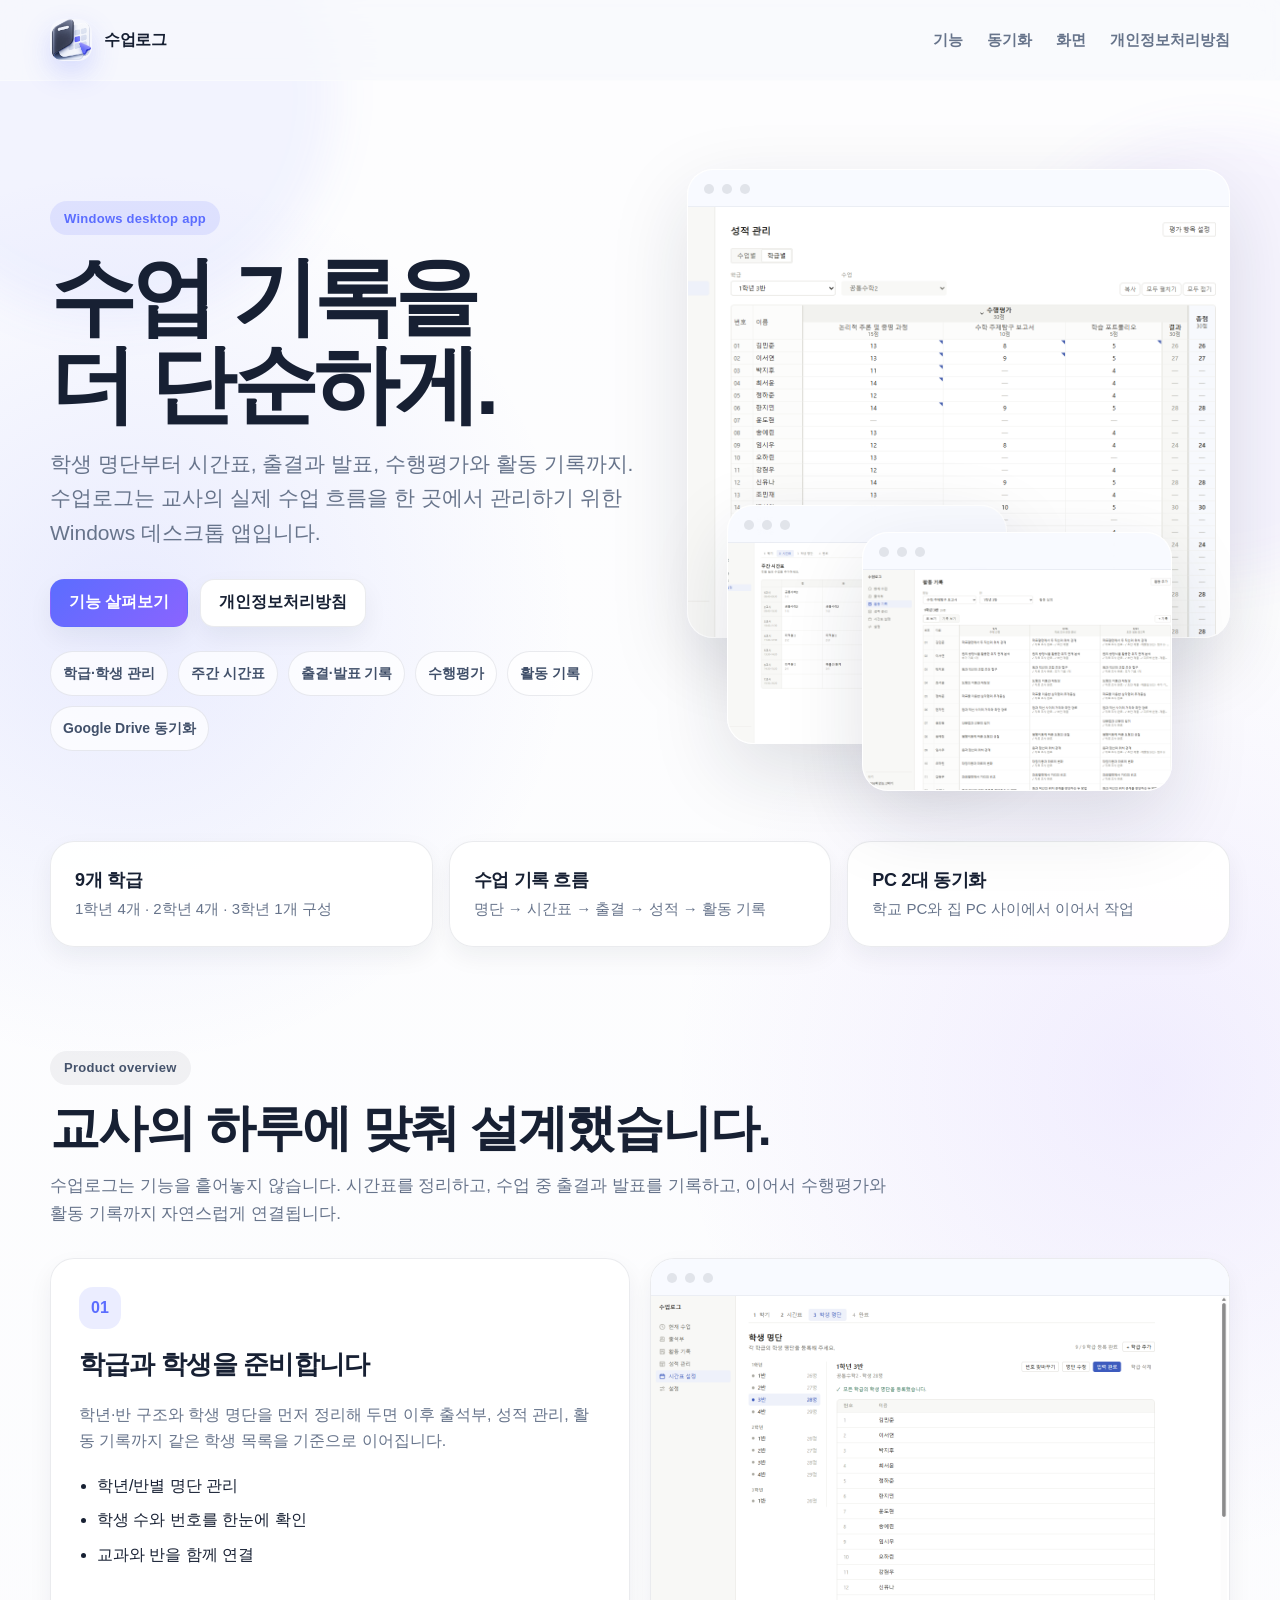
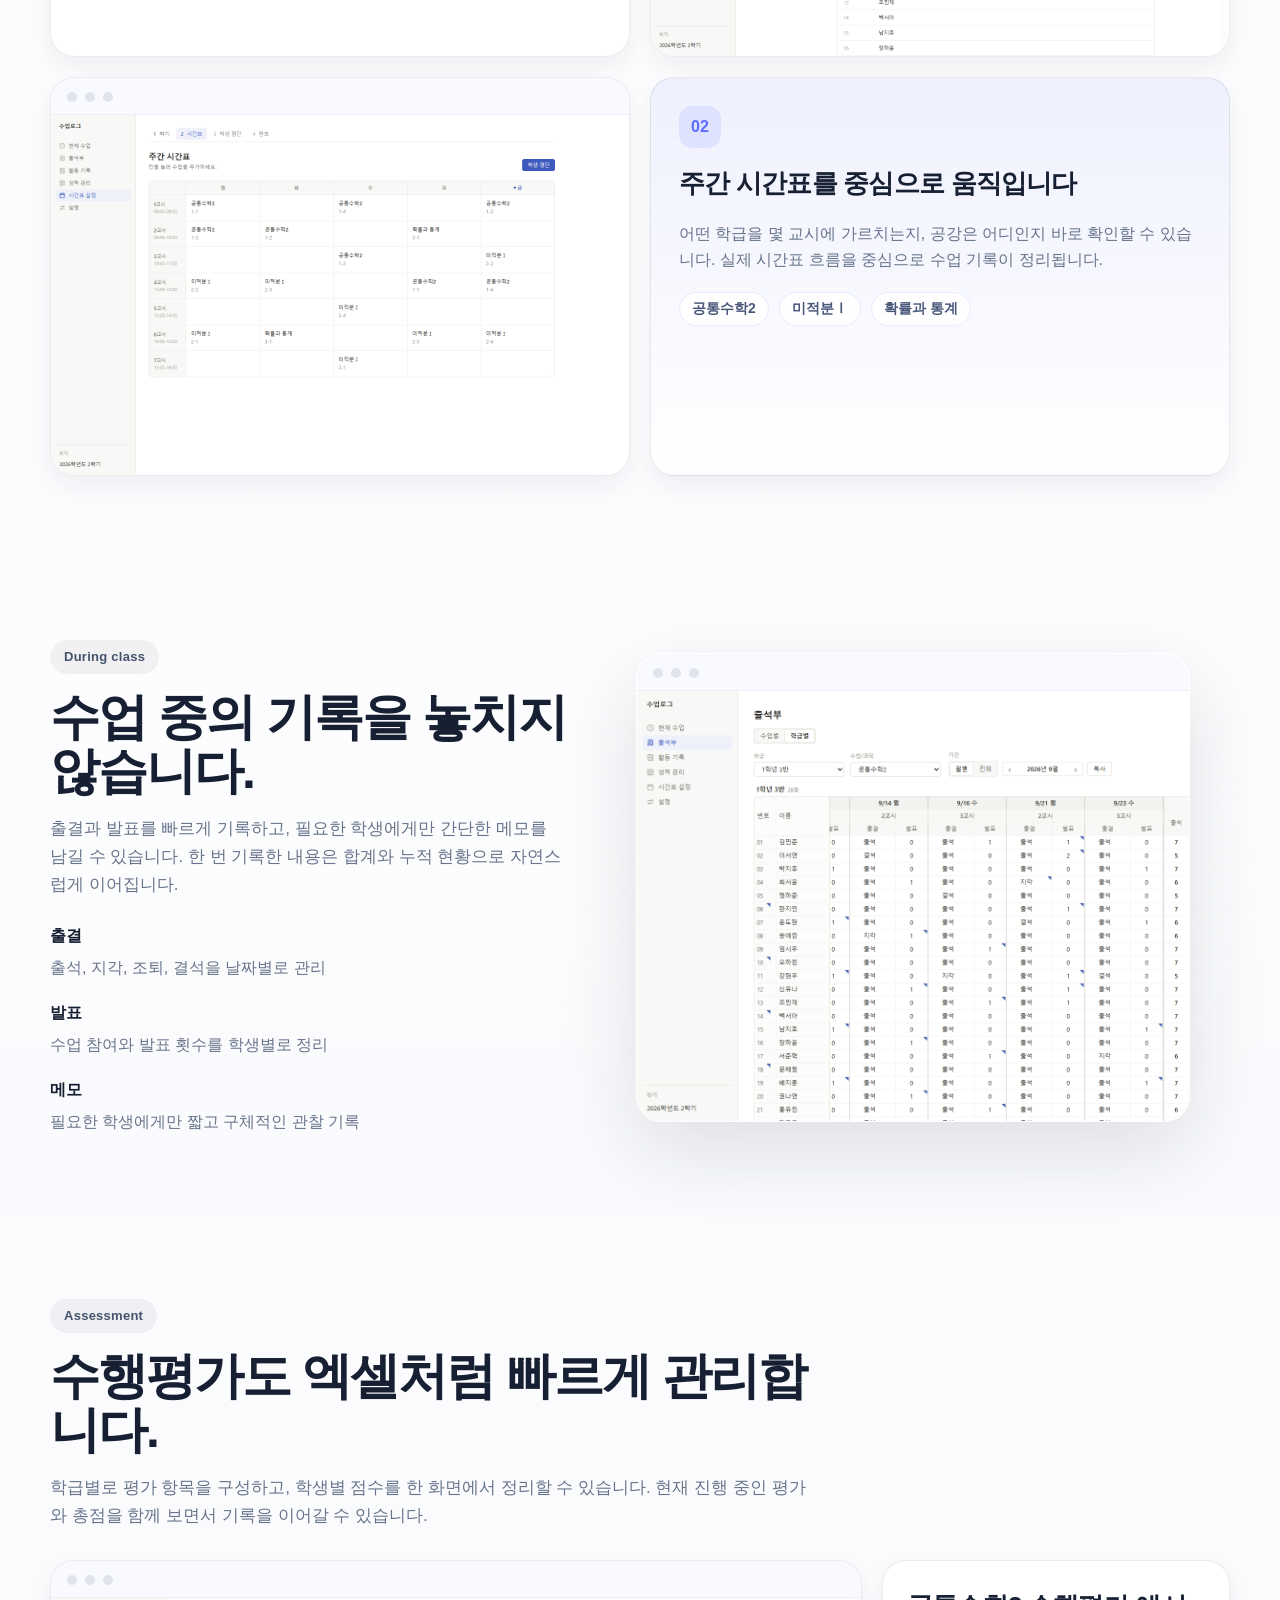
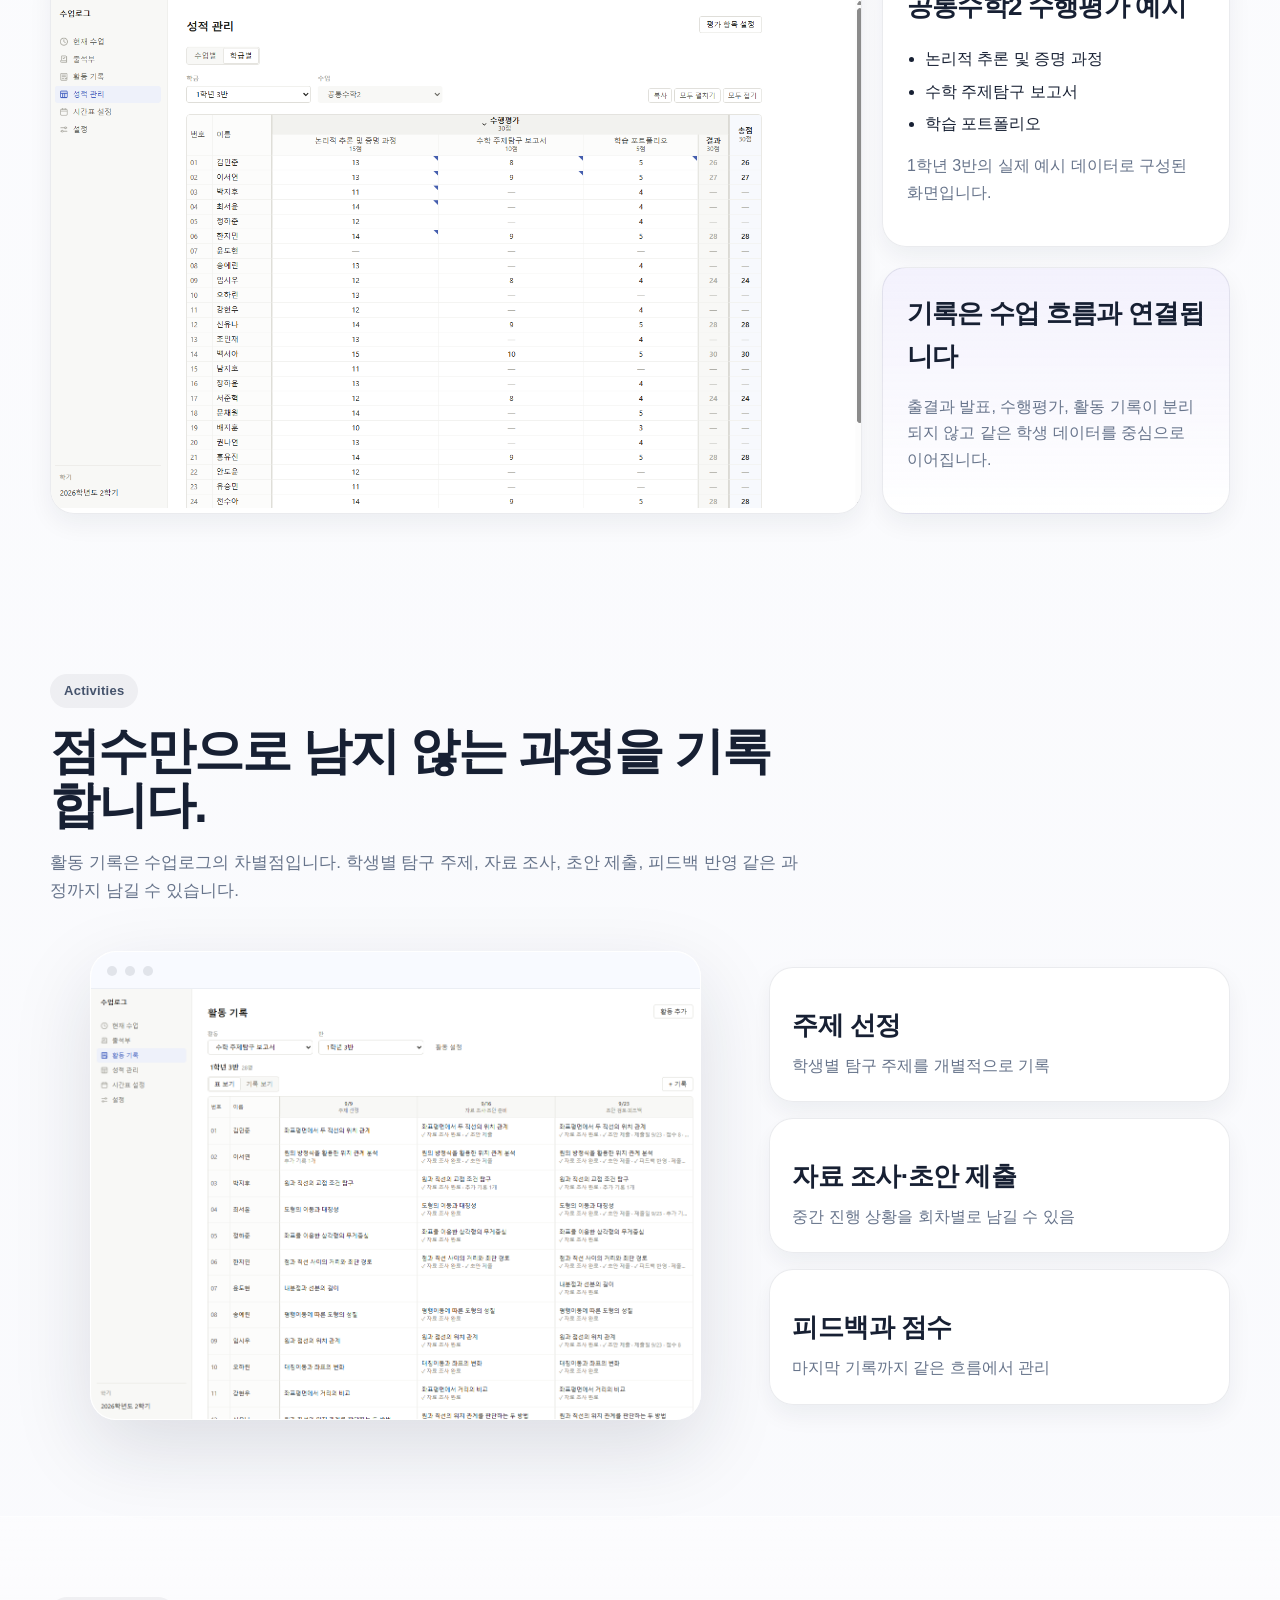
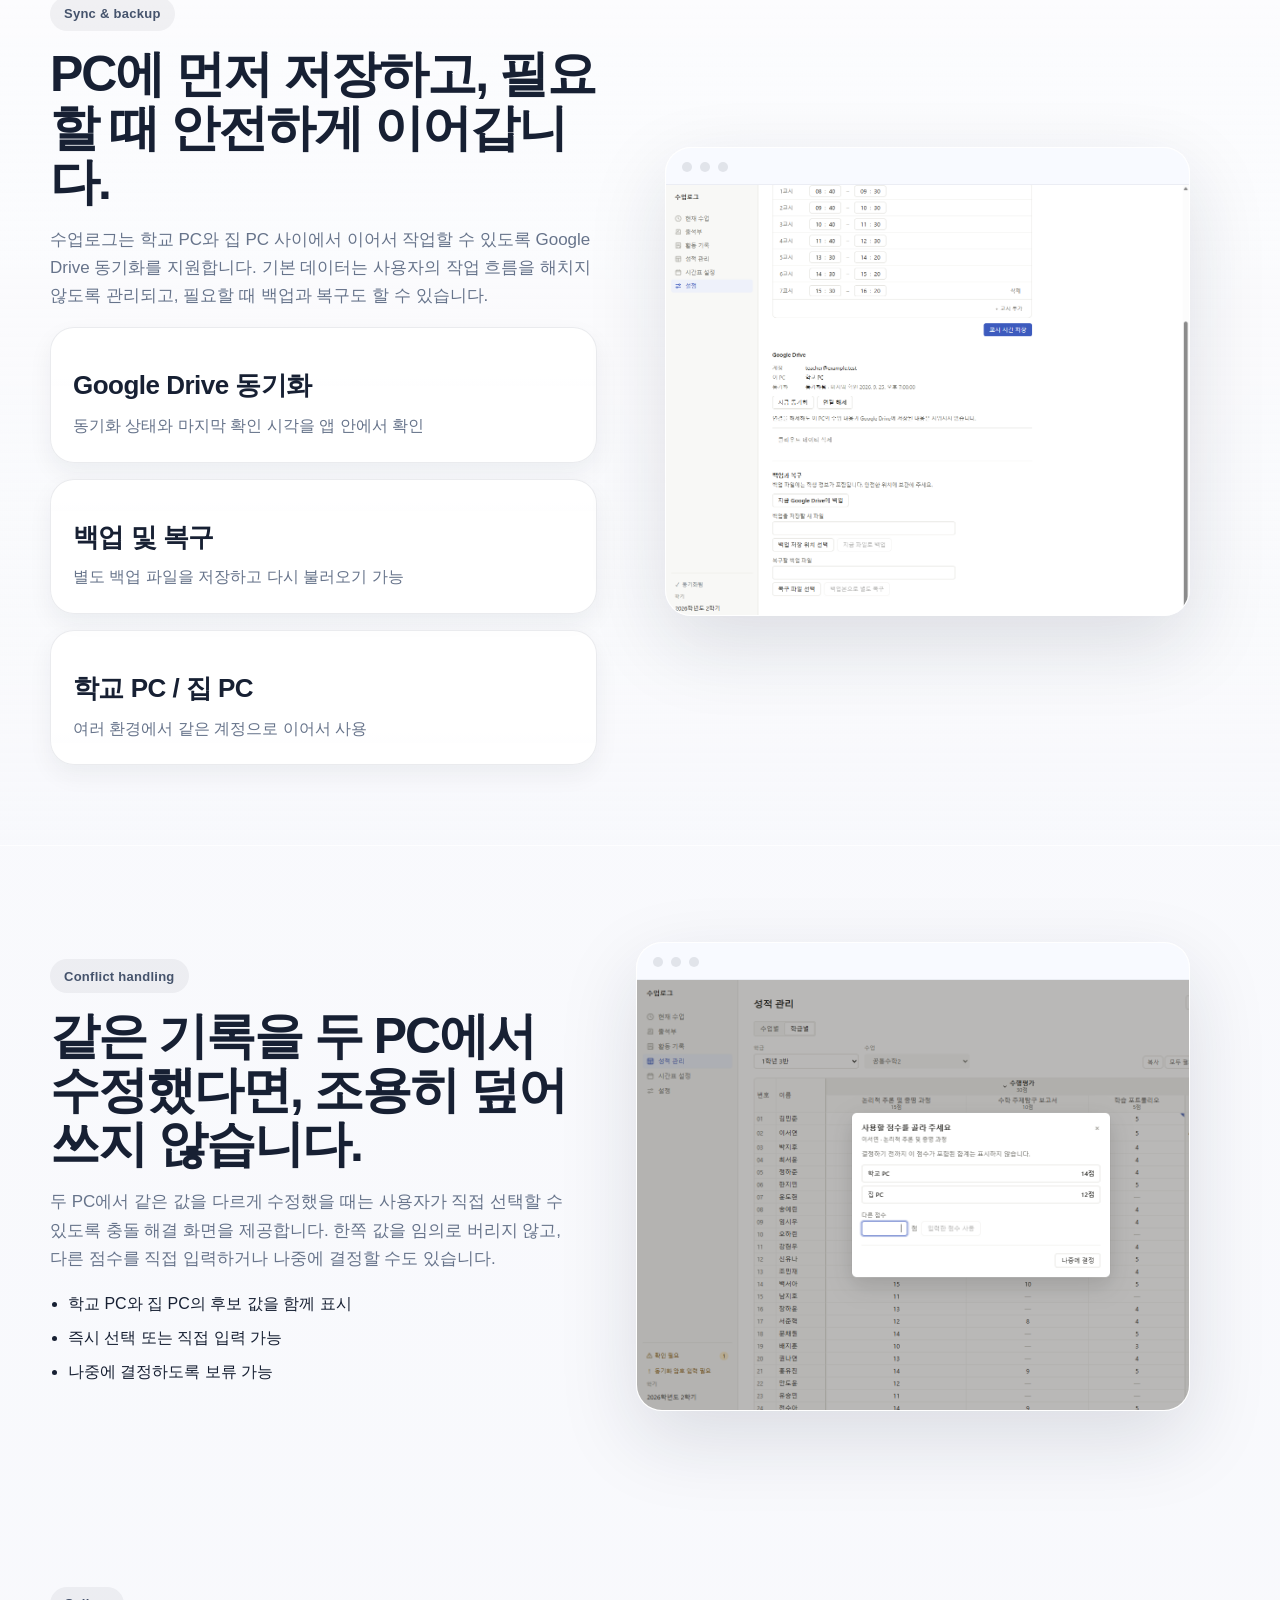
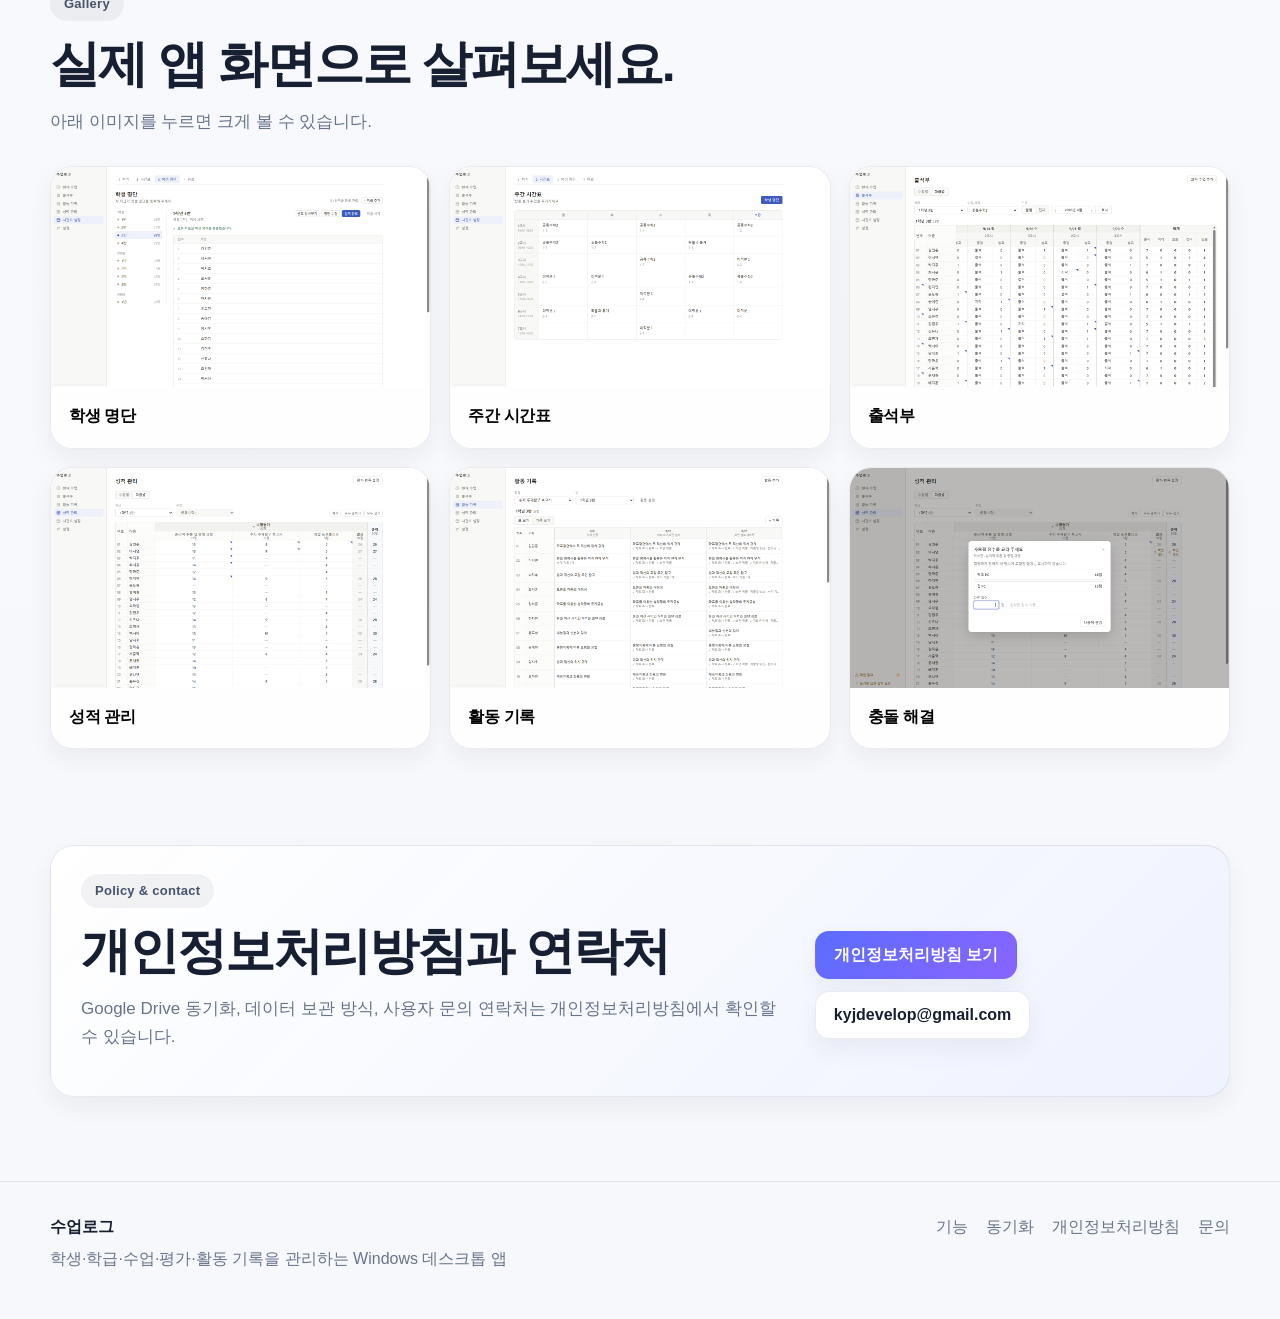
==== commit adfe7c22: "Add files via upload" ====
--- a/classlog/index.html
+++ b/classlog/index.html
@@ -3,181 +3,381 @@
 <head>
   <meta charset="utf-8">
   <meta name="viewport" content="width=device-width, initial-scale=1">
-  <meta name="description" content="수업로그 — 학생, 학급, 수업, 평가 및 활동 기록을 관리하는 Windows 데스크톱 애플리케이션">
-  <title>수업로그</title>
-  <link rel="icon" type="image/png" href="/assets/classlog-icon.png">
-  <link rel="stylesheet" href="/styles.css">
+  <title>수업로그 — 교사의 수업 기록을 한 곳에서</title>
+  <meta name="description" content="학생 명단, 시간표, 출결과 발표, 수행평가, 활동 기록, Google Drive 동기화까지. 교사의 실제 수업 기록 흐름을 담은 Windows 데스크톱 앱, 수업로그입니다.">
+  <meta name="theme-color" content="#f7f8fc">
+  <meta property="og:type" content="website">
+  <meta property="og:title" content="수업로그 — 교사의 수업 기록을 한 곳에서">
+  <meta property="og:description" content="학생 명단, 시간표, 출결과 발표, 수행평가, 활동 기록, Google Drive 동기화까지.">
+  <meta property="og:image" content="assets/screens/grades.png">
+  <link rel="icon" href="assets/icon.png">
+  <link rel="stylesheet" href="styles.css">
+  <script defer src="script.js"></script>
 </head>
 <body>
+  <div class="page-glow glow-1" aria-hidden="true"></div>
+  <div class="page-glow glow-2" aria-hidden="true"></div>
+
   <header class="site-header">
     <div class="shell nav">
-      <a class="brand" href="/classlog/">
-        <img class="brand-icon" src="/assets/classlog-icon.png" alt="수업로그 아이콘">
+      <a class="brand" href="#top" aria-label="수업로그 홈">
+        <img src="assets/icon.png" alt="" class="brand-icon">
         <span>수업로그</span>
       </a>
-      <nav class="nav-links" aria-label="주요 메뉴">
+
+      <button class="nav-toggle" type="button" aria-expanded="false" aria-controls="site-menu">
+        <span></span><span></span><span></span>
+      </button>
+
+      <nav class="nav-menu" id="site-menu">
         <a href="#features">기능</a>
-        <a href="#google">Google 연동</a>
-        <a href="/classlog/privacy.html">개인정보처리방침</a>
+        <a href="#sync">동기화</a>
+        <a href="#screens">화면</a>
+        <a href="privacy.html">개인정보처리방침</a>
       </nav>
     </div>
   </header>
 
-  <main>
-    <section class="shell hero">
-      <div class="hero-grid">
+  <main id="top">
+    <section class="hero shell">
+      <div class="hero-copy">
+        <span class="eyebrow">Windows desktop app</span>
+        <h1>수업 기록을<br>더 단순하게.</h1>
+        <p class="hero-lead">
+          학생 명단부터 시간표, 출결과 발표, 수행평가와 활동 기록까지.
+          수업로그는 교사의 실제 수업 흐름을 한 곳에서 관리하기 위한 Windows 데스크톱 앱입니다.
+        </p>
+        <div class="hero-actions">
+          <a class="button primary" href="#features">기능 살펴보기</a>
+          <a class="button" href="privacy.html">개인정보처리방침</a>
+        </div>
+        <ul class="hero-points" aria-label="핵심 기능">
+          <li>학급·학생 관리</li>
+          <li>주간 시간표</li>
+          <li>출결·발표 기록</li>
+          <li>수행평가</li>
+          <li>활동 기록</li>
+          <li>Google Drive 동기화</li>
+        </ul>
+      </div>
+
+      <div class="hero-visual">
+        <div class="hero-stack">
+          <figure class="window-card hero-main screenshot-link" data-image="assets/screens/grades.png" data-title="성적 관리">
+            <div class="window-bar"><span></span><span></span><span></span></div>
+            <img src="assets/screens/grades.png" alt="1학년 3반 공통수학2 수행평가를 관리하는 수업로그의 성적 관리 화면">
+          </figure>
+
+          <figure class="window-card hero-float hero-float-a screenshot-link" data-image="assets/screens/timetable.png" data-title="주간 시간표">
+            <div class="window-bar"><span></span><span></span><span></span></div>
+            <img src="assets/screens/timetable.png" alt="주간 시간표 화면">
+          </figure>
+
+          <figure class="window-card hero-float hero-float-b screenshot-link" data-image="assets/screens/activities.png" data-title="활동 기록">
+            <div class="window-bar"><span></span><span></span><span></span></div>
+            <img src="assets/screens/activities.png" alt="수학 주제탐구 보고서 활동 기록 화면">
+          </figure>
+        </div>
+      </div>
+    </section>
+
+    <section class="shell metrics">
+      <article class="metric-card">
+        <strong>9개 학급</strong>
+        <span>1학년 4개 · 2학년 4개 · 3학년 1개 구성</span>
+      </article>
+      <article class="metric-card">
+        <strong>수업 기록 흐름</strong>
+        <span>명단 → 시간표 → 출결 → 성적 → 활동 기록</span>
+      </article>
+      <article class="metric-card">
+        <strong>PC 2대 동기화</strong>
+        <span>학교 PC와 집 PC 사이에서 이어서 작업</span>
+      </article>
+    </section>
+
+    <section class="section shell" id="features">
+      <div class="section-head narrow">
+        <span class="eyebrow subtle">Product overview</span>
+        <h2>교사의 하루에 맞춰 설계했습니다.</h2>
+        <p>
+          수업로그는 기능을 흩어놓지 않습니다. 시간표를 정리하고, 수업 중 출결과 발표를 기록하고,
+          이어서 수행평가와 활동 기록까지 자연스럽게 연결됩니다.
+        </p>
+      </div>
+
+      <div class="story-grid">
+        <article class="story-card text-card">
+          <span class="step">01</span>
+          <h3>학급과 학생을 준비합니다</h3>
+          <p>
+            학년·반 구조와 학생 명단을 먼저 정리해 두면 이후 출석부, 성적 관리, 활동 기록까지 같은 학생 목록을 기준으로 이어집니다.
+          </p>
+          <ul class="bullet-list">
+            <li>학년/반별 명단 관리</li>
+            <li>학생 수와 번호를 한눈에 확인</li>
+            <li>교과와 반을 함께 연결</li>
+          </ul>
+        </article>
+
+        <article class="story-card visual-card screenshot-link" data-image="assets/screens/roster.png" data-title="학생 명단">
+          <div class="window-bar"><span></span><span></span><span></span></div>
+          <img src="assets/screens/roster.png" alt="학생 명단을 관리하는 수업로그 화면">
+        </article>
+
+        <article class="story-card visual-card screenshot-link" data-image="assets/screens/timetable.png" data-title="주간 시간표">
+          <div class="window-bar"><span></span><span></span><span></span></div>
+          <img src="assets/screens/timetable.png" alt="공통수학2, 미적분Ⅰ, 확률과 통계가 배치된 주간 시간표 화면">
+        </article>
+
+        <article class="story-card text-card accent-card">
+          <span class="step">02</span>
+          <h3>주간 시간표를 중심으로 움직입니다</h3>
+          <p>
+            어떤 학급을 몇 교시에 가르치는지, 공강은 어디인지 바로 확인할 수 있습니다.
+            실제 시간표 흐름을 중심으로 수업 기록이 정리됩니다.
+          </p>
+          <div class="tag-row">
+            <span>공통수학2</span>
+            <span>미적분Ⅰ</span>
+            <span>확률과 통계</span>
+          </div>
+        </article>
+      </div>
+    </section>
+
+    <section class="section section-alt">
+      <div class="shell split-section">
+        <div class="split-copy">
+          <span class="eyebrow subtle">During class</span>
+          <h2>수업 중의 기록을 놓치지 않습니다.</h2>
+          <p>
+            출결과 발표를 빠르게 기록하고, 필요한 학생에게만 간단한 메모를 남길 수 있습니다.
+            한 번 기록한 내용은 합계와 누적 현황으로 자연스럽게 이어집니다.
+          </p>
+          <div class="feature-list">
+            <div>
+              <strong>출결</strong>
+              <span>출석, 지각, 조퇴, 결석을 날짜별로 관리</span>
+            </div>
+            <div>
+              <strong>발표</strong>
+              <span>수업 참여와 발표 횟수를 학생별로 정리</span>
+            </div>
+            <div>
+              <strong>메모</strong>
+              <span>필요한 학생에게만 짧고 구체적인 관찰 기록</span>
+            </div>
+          </div>
+        </div>
+
+        <figure class="window-card split-visual screenshot-link" data-image="assets/screens/attendance.png" data-title="출석부">
+          <div class="window-bar"><span></span><span></span><span></span></div>
+          <img src="assets/screens/attendance.png" alt="날짜별 출결과 발표 기록을 확인하는 출석부 화면">
+        </figure>
+      </div>
+    </section>
+
+    <section class="section shell">
+      <div class="section-head narrow left">
+        <span class="eyebrow subtle">Assessment</span>
+        <h2>수행평가도 엑셀처럼 빠르게 관리합니다.</h2>
+        <p>
+          학급별로 평가 항목을 구성하고, 학생별 점수를 한 화면에서 정리할 수 있습니다.
+          현재 진행 중인 평가와 총점을 함께 보면서 기록을 이어갈 수 있습니다.
+        </p>
+      </div>
+
+      <div class="bento-grid">
+        <article class="bento-card bento-wide screenshot-link" data-image="assets/screens/grades.png" data-title="성적 관리">
+          <div class="window-bar"><span></span><span></span><span></span></div>
+          <img src="assets/screens/grades.png" alt="논리적 추론 및 증명 과정, 수학 주제탐구 보고서, 학습 포트폴리오 점수를 관리하는 성적 관리 화면">
+        </article>
+
+        <article class="bento-card info-card">
+          <h3>공통수학2 수행평가 예시</h3>
+          <ul class="bullet-list compact">
+            <li>논리적 추론 및 증명 과정</li>
+            <li>수학 주제탐구 보고서</li>
+            <li>학습 포트폴리오</li>
+          </ul>
+          <p class="small-muted">
+            1학년 3반의 실제 예시 데이터로 구성된 화면입니다.
+          </p>
+        </article>
+
+        <article class="bento-card info-card soft-card">
+          <h3>기록은 수업 흐름과 연결됩니다</h3>
+          <p>
+            출결과 발표, 수행평가, 활동 기록이 분리되지 않고 같은 학생 데이터를 중심으로 이어집니다.
+          </p>
+        </article>
+      </div>
+    </section>
+
+    <section class="section shell">
+      <div class="section-head narrow left">
+        <span class="eyebrow subtle">Activities</span>
+        <h2>점수만으로 남지 않는 과정을 기록합니다.</h2>
+        <p>
+          활동 기록은 수업로그의 차별점입니다. 학생별 탐구 주제, 자료 조사, 초안 제출, 피드백 반영 같은 과정까지 남길 수 있습니다.
+        </p>
+      </div>
+
+      <div class="activity-showcase">
+        <figure class="window-card activity-main screenshot-link" data-image="assets/screens/activities.png" data-title="활동 기록">
+          <div class="window-bar"><span></span><span></span><span></span></div>
+          <img src="assets/screens/activities.png" alt="학생별 수학 주제탐구 보고서 진행 상황을 기록하는 활동 기록 화면">
+        </figure>
+
+        <div class="activity-copy">
+          <div class="mini-card">
+            <strong>주제 선정</strong>
+            <span>학생별 탐구 주제를 개별적으로 기록</span>
+          </div>
+          <div class="mini-card">
+            <strong>자료 조사·초안 제출</strong>
+            <span>중간 진행 상황을 회차별로 남길 수 있음</span>
+          </div>
+          <div class="mini-card">
+            <strong>피드백과 점수</strong>
+            <span>마지막 기록까지 같은 흐름에서 관리</span>
+          </div>
+        </div>
+      </div>
+    </section>
+
+    <section class="section section-alt" id="sync">
+      <div class="shell sync-layout">
+        <div class="sync-copy">
+          <span class="eyebrow subtle">Sync & backup</span>
+          <h2>PC에 먼저 저장하고, 필요할 때 안전하게 이어갑니다.</h2>
+          <p>
+            수업로그는 학교 PC와 집 PC 사이에서 이어서 작업할 수 있도록 Google Drive 동기화를 지원합니다.
+            기본 데이터는 사용자의 작업 흐름을 해치지 않도록 관리되고, 필요할 때 백업과 복구도 할 수 있습니다.
+          </p>
+
+          <div class="pill-grid">
+            <div class="pill-card">
+              <strong>Google Drive 동기화</strong>
+              <span>동기화 상태와 마지막 확인 시각을 앱 안에서 확인</span>
+            </div>
+            <div class="pill-card">
+              <strong>백업 및 복구</strong>
+              <span>별도 백업 파일을 저장하고 다시 불러오기 가능</span>
+            </div>
+            <div class="pill-card">
+              <strong>학교 PC / 집 PC</strong>
+              <span>여러 환경에서 같은 계정으로 이어서 사용</span>
+            </div>
+          </div>
+        </div>
+
+        <figure class="window-card sync-shot screenshot-link" data-image="assets/screens/sync-settings.png" data-title="동기화 및 백업 설정">
+          <div class="window-bar"><span></span><span></span><span></span></div>
+          <img src="assets/screens/sync-settings.png" alt="Google Drive 동기화와 백업 복구 설정 화면">
+        </figure>
+      </div>
+    </section>
+
+    <section class="section shell">
+      <div class="conflict-grid">
+        <div class="conflict-copy">
+          <span class="eyebrow subtle">Conflict handling</span>
+          <h2>같은 기록을 두 PC에서 수정했다면, 조용히 덮어쓰지 않습니다.</h2>
+          <p>
+            두 PC에서 같은 값을 다르게 수정했을 때는 사용자가 직접 선택할 수 있도록 충돌 해결 화면을 제공합니다.
+            한쪽 값을 임의로 버리지 않고, 다른 점수를 직접 입력하거나 나중에 결정할 수도 있습니다.
+          </p>
+          <ul class="bullet-list">
+            <li>학교 PC와 집 PC의 후보 값을 함께 표시</li>
+            <li>즉시 선택 또는 직접 입력 가능</li>
+            <li>나중에 결정하도록 보류 가능</li>
+          </ul>
+        </div>
+
+        <figure class="window-card conflict-shot screenshot-link" data-image="assets/screens/conflict.png" data-title="점수 충돌 해결">
+          <div class="window-bar"><span></span><span></span><span></span></div>
+          <img src="assets/screens/conflict.png" alt="학교 PC와 집 PC의 점수 충돌을 해결하는 화면">
+        </figure>
+      </div>
+    </section>
+
+    <section class="section shell" id="screens">
+      <div class="section-head narrow left">
+        <span class="eyebrow subtle">Gallery</span>
+        <h2>실제 앱 화면으로 살펴보세요.</h2>
+        <p>
+          아래 이미지를 누르면 크게 볼 수 있습니다.
+        </p>
+      </div>
+
+      <div class="gallery-grid">
+        <button class="gallery-item screenshot-link" data-image="assets/screens/roster.png" data-title="학생 명단">
+          <img src="assets/screens/roster.png" alt="학생 명단 화면 미리보기">
+          <span>학생 명단</span>
+        </button>
+        <button class="gallery-item screenshot-link" data-image="assets/screens/timetable.png" data-title="주간 시간표">
+          <img src="assets/screens/timetable.png" alt="주간 시간표 화면 미리보기">
+          <span>주간 시간표</span>
+        </button>
+        <button class="gallery-item screenshot-link" data-image="assets/screens/attendance.png" data-title="출석부">
+          <img src="assets/screens/attendance.png" alt="출석부 화면 미리보기">
+          <span>출석부</span>
+        </button>
+        <button class="gallery-item screenshot-link" data-image="assets/screens/grades.png" data-title="성적 관리">
+          <img src="assets/screens/grades.png" alt="성적 관리 화면 미리보기">
+          <span>성적 관리</span>
+        </button>
+        <button class="gallery-item screenshot-link" data-image="assets/screens/activities.png" data-title="활동 기록">
+          <img src="assets/screens/activities.png" alt="활동 기록 화면 미리보기">
+          <span>활동 기록</span>
+        </button>
+        <button class="gallery-item screenshot-link" data-image="assets/screens/conflict.png" data-title="점수 충돌 해결">
+          <img src="assets/screens/conflict.png" alt="점수 충돌 해결 화면 미리보기">
+          <span>충돌 해결</span>
+        </button>
+      </div>
+    </section>
+
+    <section class="shell cta-section">
+      <div class="cta-card">
         <div>
-          <span class="eyebrow">Windows desktop app</span>
-          <h1>수업 기록을<br>더 단순하게.</h1>
-          <p class="hero-lead">
-            수업로그는 학생, 학급, 수업, 평가와 활동 기록을 한 곳에서 관리하기 위한
-            Windows 데스크톱 애플리케이션입니다.
-          </p>
-          <div class="actions">
-            <a class="button primary" href="#google">Google 연동 보기</a>
-            <a class="button" href="/classlog/privacy.html">개인정보처리방침</a>
-          </div>
-        </div>
-
-        <aside class="hero-panel" aria-label="수업로그 핵심 기능 요약">
-          <div class="panel-top">
-            <div class="panel-title">수업로그</div>
-            <div class="status"><span class="status-dot"></span>로컬 중심</div>
-          </div>
-
-          <div class="mini-stack">
-            <div class="mini-card">
-              <div class="mini-icon">01</div>
-              <div>
-                <strong>학생·학급 관리</strong>
-                <span>학생과 학급 정보를 한 곳에서 정리합니다.</span>
-              </div>
-            </div>
-            <div class="mini-card">
-              <div class="mini-icon">02</div>
-              <div>
-                <strong>수업·평가 기록</strong>
-                <span>수업과 평가 데이터를 필요한 구조로 관리합니다.</span>
-              </div>
-            </div>
-            <div class="mini-card">
-              <div class="mini-icon">03</div>
-              <div>
-                <strong>Google Drive 동기화</strong>
-                <span>여러 PC에서 같은 데이터를 이어서 사용할 수 있습니다.</span>
-              </div>
-            </div>
-          </div>
-        </aside>
-      </div>
-    </section>
-
-    <section id="features" class="shell section">
-      <div class="section-head">
-        <div class="section-kicker">주요 기능</div>
-        <h2>수업 기록에 필요한 흐름을 한 곳에.</h2>
-        <p>
-          별도의 웹 서비스 없이 PC에서 기록을 관리하고, 필요한 데이터는 원하는 방식으로 내보낼 수 있습니다.
-        </p>
-      </div>
-
-      <div class="feature-grid">
-        <article class="feature-card">
-          <div class="feature-number">01</div>
-          <h3>학생·학급 관리</h3>
-          <p>학생과 학급 정보를 관리하고 수업, 평가, 활동 기록에 연결합니다.</p>
-        </article>
-        <article class="feature-card">
-          <div class="feature-number">02</div>
-          <h3>수업·평가 기록</h3>
-          <p>수업과 평가 데이터를 로컬에서 관리하고 필요한 형태로 정리합니다.</p>
-        </article>
-        <article class="feature-card">
-          <div class="feature-number">03</div>
-          <h3>활동 기록</h3>
-          <p>학생별 활동 내용을 유연한 필드 구조로 기록하고 다시 확인할 수 있습니다.</p>
-        </article>
-      </div>
-    </section>
-
-    <section id="google" class="shell section">
-      <div class="section-head">
-        <div class="section-kicker">Google Drive</div>
-        <h2>여러 PC에서도 같은 기록을 이어서.</h2>
-        <p>
-          사용자가 Google 계정을 연결하면 수업로그는 Google Drive API를 이용해
-          앱 데이터를 동기화할 수 있습니다.
-        </p>
-      </div>
-
-      <div class="sync-card">
-        <div class="sync-copy">
-          <h3>데이터의 주 저장소는 사용자의 Google Drive입니다.</h3>
-          <p>
-            동기화 데이터는 로그인한 사용자의 Google Drive 앱 데이터 영역에 저장됩니다.
-            수업로그 개발자가 운영하는 별도의 서버에 학생, 수업, 평가 또는 활동 데이터를 저장하지 않습니다.
-          </p>
-          <div class="notice">
-            <strong>권한 범위</strong><br>
-            수업로그는 기능 제공에 필요한 Google Drive 권한만 요청하며,
-            사용자는 Google 계정 설정에서 언제든지 접근 권한을 철회할 수 있습니다.
-          </div>
-        </div>
-
-        <div class="sync-flow" aria-label="동기화 흐름">
-          <div class="flow-item">
-            <div class="flow-num">1</div>
-            <div>
-              <strong>Google 계정 연결</strong>
-              <span>브라우저에서 사용자가 직접 로그인하고 권한을 승인합니다.</span>
-            </div>
-          </div>
-          <div class="flow-item">
-            <div class="flow-num">2</div>
-            <div>
-              <strong>앱 데이터 동기화</strong>
-              <span>수업로그 데이터가 사용자의 Google Drive 앱 데이터 영역과 동기화됩니다.</span>
-            </div>
-          </div>
-          <div class="flow-item">
-            <div class="flow-num">3</div>
-            <div>
-              <strong>다른 PC에서 이어서 사용</strong>
-              <span>같은 Google 계정으로 연결하면 저장된 데이터를 다시 불러올 수 있습니다.</span>
-            </div>
-          </div>
-        </div>
-      </div>
-    </section>
-
-    <section class="shell section">
-      <div class="section-head">
-        <div class="section-kicker">내보내기</div>
-        <h2>필요할 때 파일로 꺼낼 수 있습니다.</h2>
-        <p>
-          수업로그 데이터는 Excel 파일로 내보낼 수 있으며,
-          지원되는 기능을 통해 사용자의 Google Drive에 파일을 생성할 수도 있습니다.
-        </p>
-      </div>
-    </section>
-
-    <section class="shell">
-      <div class="cta">
-        <div>
-          <h3>개인정보와 Google 데이터 처리 방식이 궁금한가요?</h3>
-          <p>수업로그가 Google 사용자 데이터를 어떻게 사용하는지 개인정보처리방침에서 확인할 수 있습니다.</p>
-        </div>
-        <a class="button" href="/classlog/privacy.html">개인정보처리방침 보기</a>
+          <span class="eyebrow subtle">Policy & contact</span>
+          <h2>개인정보처리방침과 연락처</h2>
+          <p>
+            Google Drive 동기화, 데이터 보관 방식, 사용자 문의 연락처는 개인정보처리방침에서 확인할 수 있습니다.
+          </p>
+        </div>
+        <div class="cta-actions">
+          <a class="button primary" href="privacy.html">개인정보처리방침 보기</a>
+          <a class="button" href="mailto:kyjdevelop@gmail.com">kyjdevelop@gmail.com</a>
+        </div>
       </div>
     </section>
   </main>
 
-  <footer class="shell footer">
-    <span>© 2026 수업로그</span>
-    <div class="footer-links">
-      <a href="/classlog/privacy.html">개인정보처리방침</a>
-      <a href="/">전체 앱</a>
+  <footer class="site-footer">
+    <div class="shell footer-inner">
+      <div>
+        <strong>수업로그</strong>
+        <p>학생·학급·수업·평가·활동 기록을 관리하는 Windows 데스크톱 앱</p>
+      </div>
+      <div class="footer-links">
+        <a href="#features">기능</a>
+        <a href="#sync">동기화</a>
+        <a href="privacy.html">개인정보처리방침</a>
+        <a href="mailto:kyjdevelop@gmail.com">문의</a>
+      </div>
     </div>
   </footer>
+
+  <dialog class="lightbox" id="lightbox">
+    <button class="lightbox-close" type="button" aria-label="닫기">×</button>
+    <div class="lightbox-content">
+      <p class="lightbox-title"></p>
+      <img src="" alt="" class="lightbox-image">
+    </div>
+  </dialog>
 </body>
 </html>
--- a/classlog/styles.css
+++ b/classlog/styles.css
@@ -0,0 +1,606 @@
+:root {
+  color-scheme: light;
+  --bg: #f7f8fc;
+  --bg-soft: #eef2ff;
+  --surface: rgba(255, 255, 255, 0.92);
+  --surface-strong: #ffffff;
+  --surface-tint: rgba(246, 248, 255, 0.96);
+  --text: #172033;
+  --muted: #67748b;
+  --line: rgba(28, 39, 69, 0.09);
+  --line-strong: rgba(28, 39, 69, 0.14);
+  --accent: #5b6dff;
+  --accent-2: #8a64ff;
+  --accent-soft: rgba(91, 109, 255, 0.12);
+  --success-soft: rgba(56, 189, 136, 0.10);
+  --shadow-lg: 0 28px 80px rgba(23, 32, 51, 0.13);
+  --shadow-md: 0 18px 48px rgba(23, 32, 51, 0.09);
+  --shadow-sm: 0 10px 25px rgba(23, 32, 51, 0.06);
+  --radius-xl: 32px;
+  --radius-lg: 24px;
+  --radius-md: 18px;
+  --radius-sm: 14px;
+  --shell: min(1180px, calc(100% - 40px));
+}
+
+* { box-sizing: border-box; }
+html { scroll-behavior: smooth; }
+body {
+  margin: 0;
+  min-height: 100vh;
+  font-family: Inter, Pretendard, -apple-system, BlinkMacSystemFont, "Segoe UI", "Noto Sans KR", Roboto, Helvetica, Arial, sans-serif;
+  color: var(--text);
+  background:
+    radial-gradient(circle at 10% 8%, rgba(91, 109, 255, 0.12), transparent 28rem),
+    radial-gradient(circle at 90% 14%, rgba(138, 100, 255, 0.10), transparent 30rem),
+    linear-gradient(180deg, rgba(255,255,255,.76), rgba(247,248,252,.98)),
+    var(--bg);
+  line-height: 1.65;
+}
+img { max-width: 100%; display: block; }
+a { color: inherit; text-decoration: none; }
+button { font: inherit; }
+
+.page-glow {
+  position: fixed;
+  width: 28rem;
+  height: 28rem;
+  border-radius: 50%;
+  pointer-events: none;
+  filter: blur(24px);
+  opacity: .35;
+  z-index: -1;
+}
+.glow-1 { top: -8rem; left: -7rem; background: rgba(91,109,255,.20); }
+.glow-2 { right: -10rem; top: 8rem; background: rgba(138,100,255,.16); }
+
+.shell { width: var(--shell); margin: 0 auto; }
+
+.site-header {
+  position: sticky;
+  top: 0;
+  z-index: 30;
+  backdrop-filter: blur(16px);
+  background: rgba(247, 248, 252, 0.72);
+  border-bottom: 1px solid rgba(255,255,255,.4);
+}
+.simple-header { position: static; }
+
+.nav {
+  display: flex;
+  align-items: center;
+  justify-content: space-between;
+  gap: 16px;
+  min-height: 80px;
+}
+.brand {
+  display: inline-flex;
+  align-items: center;
+  gap: 12px;
+  font-weight: 800;
+  letter-spacing: -.025em;
+}
+.brand-icon {
+  width: 42px;
+  height: 42px;
+  border-radius: 14px;
+  box-shadow: 0 12px 28px rgba(91,109,255,.22);
+}
+.nav-menu {
+  display: flex;
+  align-items: center;
+  gap: 24px;
+}
+.nav-menu a {
+  color: var(--muted);
+  font-size: 15px;
+  font-weight: 600;
+}
+.nav-menu a:hover,
+.nav-menu a[aria-current="page"] { color: var(--text); }
+.nav-toggle {
+  display: none;
+  border: 0;
+  background: transparent;
+  width: 42px;
+  height: 42px;
+  padding: 0;
+}
+.nav-toggle span {
+  display: block;
+  width: 22px;
+  height: 2px;
+  border-radius: 999px;
+  background: var(--text);
+  margin: 4px auto;
+}
+
+.hero {
+  display: grid;
+  grid-template-columns: minmax(0, 1.04fr) minmax(0, .96fr);
+  gap: 48px;
+  align-items: center;
+  padding: 72px 0 42px;
+}
+.eyebrow {
+  display: inline-flex;
+  align-items: center;
+  min-height: 34px;
+  padding: 0 14px;
+  border-radius: 999px;
+  background: var(--accent-soft);
+  color: var(--accent);
+  font-size: 13px;
+  font-weight: 800;
+  letter-spacing: .02em;
+}
+.eyebrow.subtle { background: rgba(23,32,51,.05); color: #45536c; }
+.hero h1,
+.policy-card h1 {
+  margin: 18px 0 18px;
+  font-size: clamp(46px, 7vw, 86px);
+  line-height: 1.02;
+  letter-spacing: -.055em;
+}
+.hero-lead {
+  max-width: 640px;
+  margin: 0;
+  font-size: clamp(18px, 2vw, 21px);
+  color: var(--muted);
+}
+.hero-actions,
+.cta-actions {
+  display: flex;
+  flex-wrap: wrap;
+  gap: 12px;
+  margin-top: 28px;
+}
+.button {
+  display: inline-flex;
+  align-items: center;
+  justify-content: center;
+  min-height: 48px;
+  padding: 0 18px;
+  border-radius: 14px;
+  border: 1px solid var(--line);
+  background: var(--surface-strong);
+  box-shadow: var(--shadow-sm);
+  font-weight: 700;
+  transition: transform .18s ease, box-shadow .18s ease, border-color .18s ease;
+}
+.button:hover {
+  transform: translateY(-1px);
+  box-shadow: var(--shadow-md);
+}
+.button.primary {
+  color: #fff;
+  border-color: transparent;
+  background: linear-gradient(135deg, var(--accent), var(--accent-2));
+}
+.hero-points {
+  display: flex;
+  flex-wrap: wrap;
+  gap: 10px;
+  list-style: none;
+  padding: 0;
+  margin: 24px 0 0;
+}
+.hero-points li {
+  padding: 10px 12px;
+  border-radius: 999px;
+  background: rgba(255,255,255,.72);
+  border: 1px solid var(--line);
+  color: #41506a;
+  font-size: 14px;
+  font-weight: 600;
+}
+
+.hero-visual { position: relative; }
+.hero-stack { position: relative; min-height: 630px; }
+.window-card {
+  overflow: hidden;
+  border: 1px solid rgba(255,255,255,.85);
+  border-radius: 26px;
+  background: var(--surface);
+  box-shadow: var(--shadow-lg);
+}
+.window-bar {
+  display: flex;
+  gap: 8px;
+  padding: 14px 16px 12px;
+  background: rgba(248, 250, 255, 0.88);
+  border-bottom: 1px solid rgba(28,39,69,.06);
+}
+.window-bar span {
+  width: 10px;
+  height: 10px;
+  border-radius: 50%;
+  background: rgba(23, 32, 51, 0.10);
+}
+.window-card img { width: 100%; height: auto; }
+.hero-main {
+  width: min(100%, 650px);
+  margin-left: auto;
+}
+.hero-main img {
+  height: 430px;
+  object-fit: cover;
+  object-position: top center;
+}
+.hero-float {
+  position: absolute;
+  background: rgba(255,255,255,.95);
+}
+.hero-float img { object-fit: cover; }
+.hero-float-a {
+  width: 280px;
+  left: 0;
+  top: 320px;
+}
+.hero-float-a img { height: 200px; object-position: center top; }
+.hero-float-b {
+  width: 310px;
+  right: 18px;
+  bottom: -8px;
+}
+.hero-float-b img { height: 220px; object-position: top left; }
+
+.metrics {
+  display: grid;
+  grid-template-columns: repeat(3, 1fr);
+  gap: 16px;
+  margin-bottom: 24px;
+}
+.metric-card,
+.story-card,
+.bento-card,
+.mini-card,
+.pill-card,
+.cta-card,
+.policy-card,
+.note-box {
+  border: 1px solid var(--line);
+  background: var(--surface);
+  border-radius: var(--radius-lg);
+  box-shadow: var(--shadow-sm);
+}
+.metric-card {
+  padding: 24px;
+}
+.metric-card strong {
+  display: block;
+  font-size: 18px;
+  letter-spacing: -.02em;
+}
+.metric-card span { color: var(--muted); font-size: 15px; }
+
+.section { padding: 80px 0; }
+.section-alt {
+  background: linear-gradient(180deg, rgba(255,255,255,.48), rgba(246,248,252,.10));
+  border-top: 1px solid rgba(255,255,255,.65);
+  border-bottom: 1px solid rgba(255,255,255,.65);
+}
+.section-head { margin-bottom: 30px; }
+.section-head.narrow { max-width: 840px; }
+.section-head.left { max-width: 760px; }
+.section-head h2,
+.split-copy h2,
+.cta-card h2,
+.conflict-copy h2,
+.sync-copy h2,
+.policy-card h2 {
+  margin: 16px 0 14px;
+  font-size: clamp(32px, 4vw, 50px);
+  line-height: 1.08;
+  letter-spacing: -.04em;
+}
+.section-head p,
+.split-copy p,
+.sync-copy p,
+.conflict-copy p,
+.cta-card p,
+.policy-card p,
+.policy-card li {
+  color: var(--muted);
+  font-size: 17px;
+}
+
+.story-grid {
+  display: grid;
+  grid-template-columns: repeat(2, minmax(0, 1fr));
+  gap: 20px;
+}
+.story-card { padding: 28px; }
+.story-card.visual-card { padding: 0; overflow: hidden; }
+.story-card.visual-card img { height: 360px; object-fit: cover; object-position: top center; }
+.story-card h3,
+.bento-card h3,
+.mini-card strong,
+.pill-card strong { margin: 14px 0 10px; font-size: 26px; letter-spacing: -.03em; }
+.story-card p,
+.bento-card p,
+.mini-card span,
+.pill-card span,
+.small-muted { color: var(--muted); }
+.step {
+  display: inline-flex;
+  align-items: center;
+  justify-content: center;
+  width: 42px;
+  height: 42px;
+  border-radius: 14px;
+  background: var(--accent-soft);
+  color: var(--accent);
+  font-weight: 800;
+}
+.accent-card {
+  background: linear-gradient(180deg, rgba(91,109,255,.08), rgba(255,255,255,.92));
+}
+.bullet-list {
+  margin: 18px 0 0;
+  padding-left: 18px;
+}
+.bullet-list li { margin: 8px 0; }
+.compact li { margin: 6px 0; }
+.tag-row {
+  display: flex;
+  flex-wrap: wrap;
+  gap: 10px;
+  margin-top: 18px;
+}
+.tag-row span {
+  display: inline-flex;
+  min-height: 34px;
+  align-items: center;
+  padding: 0 12px;
+  border-radius: 999px;
+  background: rgba(255,255,255,.85);
+  border: 1px solid rgba(91,109,255,.12);
+  color: #49587a;
+  font-size: 14px;
+  font-weight: 700;
+}
+
+.split-section,
+.sync-layout,
+.conflict-grid,
+.activity-showcase {
+  display: grid;
+  align-items: center;
+  gap: 28px;
+}
+.split-section { grid-template-columns: minmax(0, .9fr) minmax(0, 1.1fr); }
+.sync-layout { grid-template-columns: minmax(0, .95fr) minmax(0, 1.05fr); }
+.conflict-grid { grid-template-columns: minmax(0, .9fr) minmax(0, 1.1fr); }
+.activity-showcase { grid-template-columns: minmax(0, 1.2fr) minmax(0, .8fr); }
+.split-visual img,
+.sync-shot img,
+.conflict-shot img,
+.activity-main img { height: 430px; object-fit: cover; object-position: top left; }
+.feature-list {
+  display: grid;
+  gap: 18px;
+  margin-top: 24px;
+}
+.feature-list strong,
+.pill-card strong,
+.mini-card strong { display: block; margin-bottom: 6px; letter-spacing: -.02em; }
+.feature-list span { color: var(--muted); }
+
+.bento-grid {
+  display: grid;
+  grid-template-columns: minmax(0, 1.4fr) minmax(0, .6fr);
+  gap: 20px;
+}
+.bento-card { padding: 24px; }
+.bento-card.bento-wide { padding: 0; grid-row: span 2; overflow: hidden; }
+.bento-card.bento-wide img { height: 510px; object-fit: cover; object-position: top center; }
+.info-card h3 { margin-top: 0; }
+.soft-card { background: linear-gradient(180deg, rgba(138,100,255,.06), rgba(255,255,255,.9)); }
+
+.activity-copy,
+.pill-grid {
+  display: grid;
+  gap: 16px;
+}
+.mini-card,
+.pill-card { padding: 22px; }
+
+.gallery-grid {
+  display: grid;
+  grid-template-columns: repeat(3, minmax(0, 1fr));
+  gap: 18px;
+}
+.gallery-item {
+  display: block;
+  padding: 0;
+  border: 1px solid var(--line);
+  border-radius: 22px;
+  overflow: hidden;
+  background: rgba(255,255,255,.86);
+  box-shadow: var(--shadow-sm);
+  cursor: pointer;
+  text-align: left;
+}
+.gallery-item img {
+  width: 100%;
+  height: 220px;
+  object-fit: cover;
+  object-position: top center;
+}
+.gallery-item span {
+  display: block;
+  padding: 16px 18px 18px;
+  font-weight: 700;
+  letter-spacing: -.02em;
+}
+.gallery-item:hover,
+.screenshot-link:hover {
+  transform: translateY(-2px);
+  box-shadow: var(--shadow-md);
+}
+.screenshot-link {
+  transition: transform .2s ease, box-shadow .2s ease;
+  cursor: zoom-in;
+}
+
+.cta-section { padding: 16px 0 84px; }
+.cta-card {
+  display: flex;
+  align-items: center;
+  justify-content: space-between;
+  gap: 24px;
+  padding: 28px 30px;
+  background: linear-gradient(135deg, rgba(255,255,255,.96), rgba(238,242,255,.94));
+}
+
+.site-footer {
+  border-top: 1px solid var(--line);
+  padding: 32px 0 46px;
+}
+.footer-inner {
+  display: flex;
+  justify-content: space-between;
+  gap: 28px;
+  flex-wrap: wrap;
+}
+.footer-inner p { margin: 6px 0 0; color: var(--muted); }
+.footer-links {
+  display: flex;
+  gap: 18px;
+  align-items: flex-start;
+  flex-wrap: wrap;
+}
+.footer-links a { color: var(--muted); }
+
+.policy-wrap { padding: 40px 0 84px; }
+.policy-card {
+  max-width: 900px;
+  margin: 0 auto;
+  padding: 36px;
+  background: rgba(255,255,255,.95);
+}
+.policy-card h1 { font-size: clamp(36px, 5vw, 60px); }
+.policy-date { margin-top: -4px; color: var(--muted); }
+.policy-card h2 {
+  font-size: 24px;
+  margin-top: 34px;
+  margin-bottom: 10px;
+}
+.note-box {
+  padding: 18px 20px;
+  background: var(--bg-soft);
+}
+.contact-mail a { color: var(--accent); font-weight: 700; }
+
+.lightbox {
+  width: min(1200px, calc(100% - 32px));
+  border: none;
+  padding: 0;
+  border-radius: 28px;
+  overflow: hidden;
+  background: rgba(255,255,255,.98);
+  box-shadow: 0 32px 90px rgba(0,0,0,.22);
+}
+.lightbox::backdrop { background: rgba(13, 18, 30, 0.66); backdrop-filter: blur(8px); }
+.lightbox-content { padding: 22px; }
+.lightbox-title { margin: 0 0 14px; font-weight: 800; letter-spacing: -.02em; }
+.lightbox-image {
+  width: 100%;
+  max-height: calc(100vh - 160px);
+  object-fit: contain;
+  border-radius: 18px;
+  border: 1px solid var(--line);
+}
+.lightbox-close {
+  position: absolute;
+  right: 14px;
+  top: 10px;
+  border: 0;
+  background: transparent;
+  font-size: 32px;
+  color: #5d6681;
+  cursor: pointer;
+}
+
+@media (max-width: 1080px) {
+  .hero { grid-template-columns: 1fr; }
+  .hero-main { width: 100%; }
+  .hero-stack { min-height: 720px; }
+  .metrics,
+  .story-grid,
+  .bento-grid,
+  .gallery-grid,
+  .split-section,
+  .sync-layout,
+  .conflict-grid,
+  .activity-showcase { grid-template-columns: 1fr; }
+  .bento-card.bento-wide { grid-row: auto; }
+  .cta-card { flex-direction: column; align-items: flex-start; }
+}
+
+@media (max-width: 820px) {
+  :root { --shell: min(100% - 28px, 1180px); }
+  .site-header { position: sticky; }
+  .nav-toggle { display: inline-block; }
+  .nav-menu {
+    position: absolute;
+    left: 14px;
+    right: 14px;
+    top: 78px;
+    padding: 16px;
+    border-radius: 18px;
+    border: 1px solid var(--line);
+    background: rgba(255,255,255,.95);
+    box-shadow: var(--shadow-md);
+    display: none;
+    flex-direction: column;
+    align-items: flex-start;
+    gap: 12px;
+  }
+  .nav-menu.open { display: flex; }
+  .nav-menu.static { position: static; display: flex; box-shadow: none; border: 0; padding: 0; background: transparent; flex-direction: row; }
+  .hero { padding-top: 48px; }
+  .hero h1 { font-size: clamp(40px, 14vw, 64px); }
+  .hero-stack { min-height: auto; padding-bottom: 240px; }
+  .hero-main img { height: auto; }
+  .hero-float-a {
+    width: 70%;
+    top: auto;
+    bottom: 88px;
+  }
+  .hero-float-b {
+    width: 76%;
+    right: 0;
+    bottom: 0;
+  }
+  .story-card.visual-card img,
+  .split-visual img,
+  .sync-shot img,
+  .conflict-shot img,
+  .activity-main img,
+  .gallery-item img,
+  .bento-card.bento-wide img { height: auto; }
+}
+
+@media (max-width: 620px) {
+  .metrics { grid-template-columns: 1fr; }
+  .hero-points { gap: 8px; }
+  .hero-points li { font-size: 13px; }
+  .section { padding: 64px 0; }
+  .story-card,
+  .bento-card,
+  .mini-card,
+  .pill-card,
+  .policy-card,
+  .cta-card { padding: 22px; }
+  .gallery-grid { grid-template-columns: 1fr; }
+  .policy-wrap { padding-top: 26px; }
+}
+
+@media (prefers-reduced-motion: reduce) {
+  html { scroll-behavior: auto; }
+  .button,
+  .gallery-item,
+  .screenshot-link { transition: none; }
+}
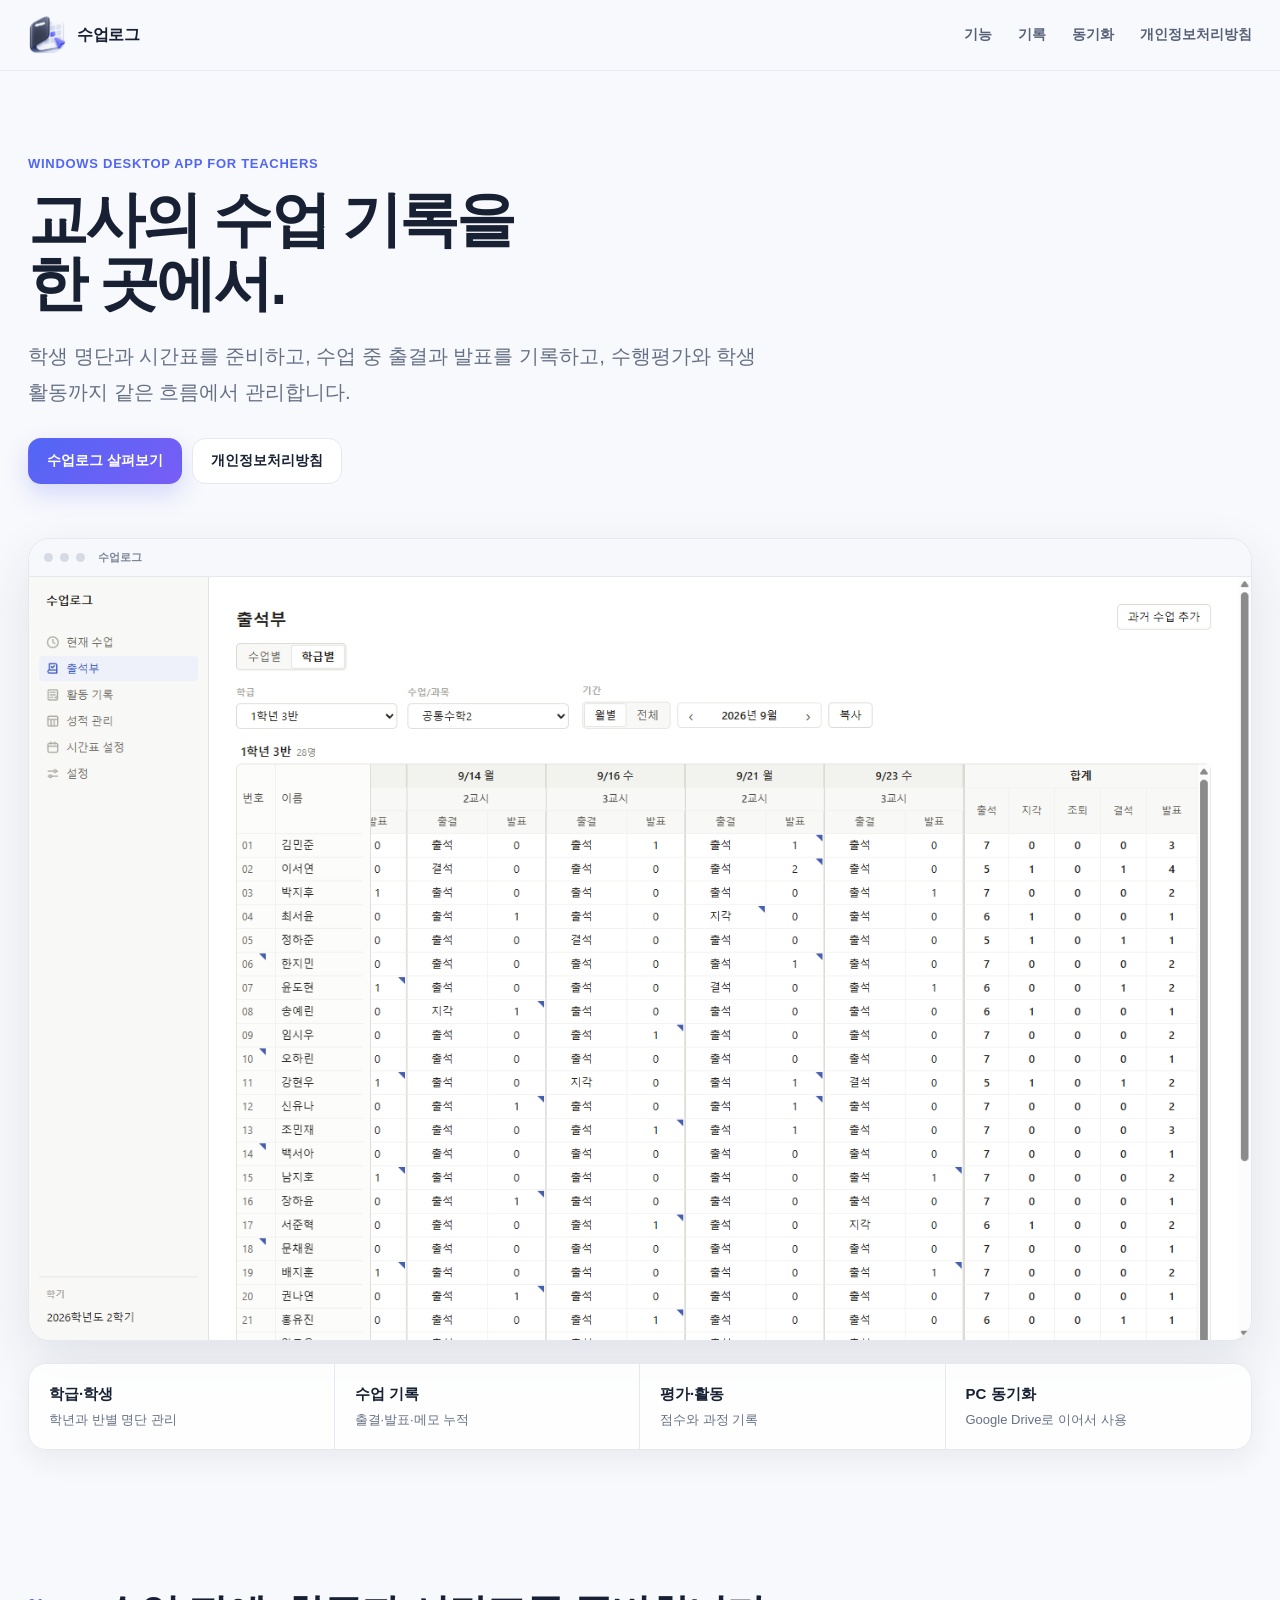
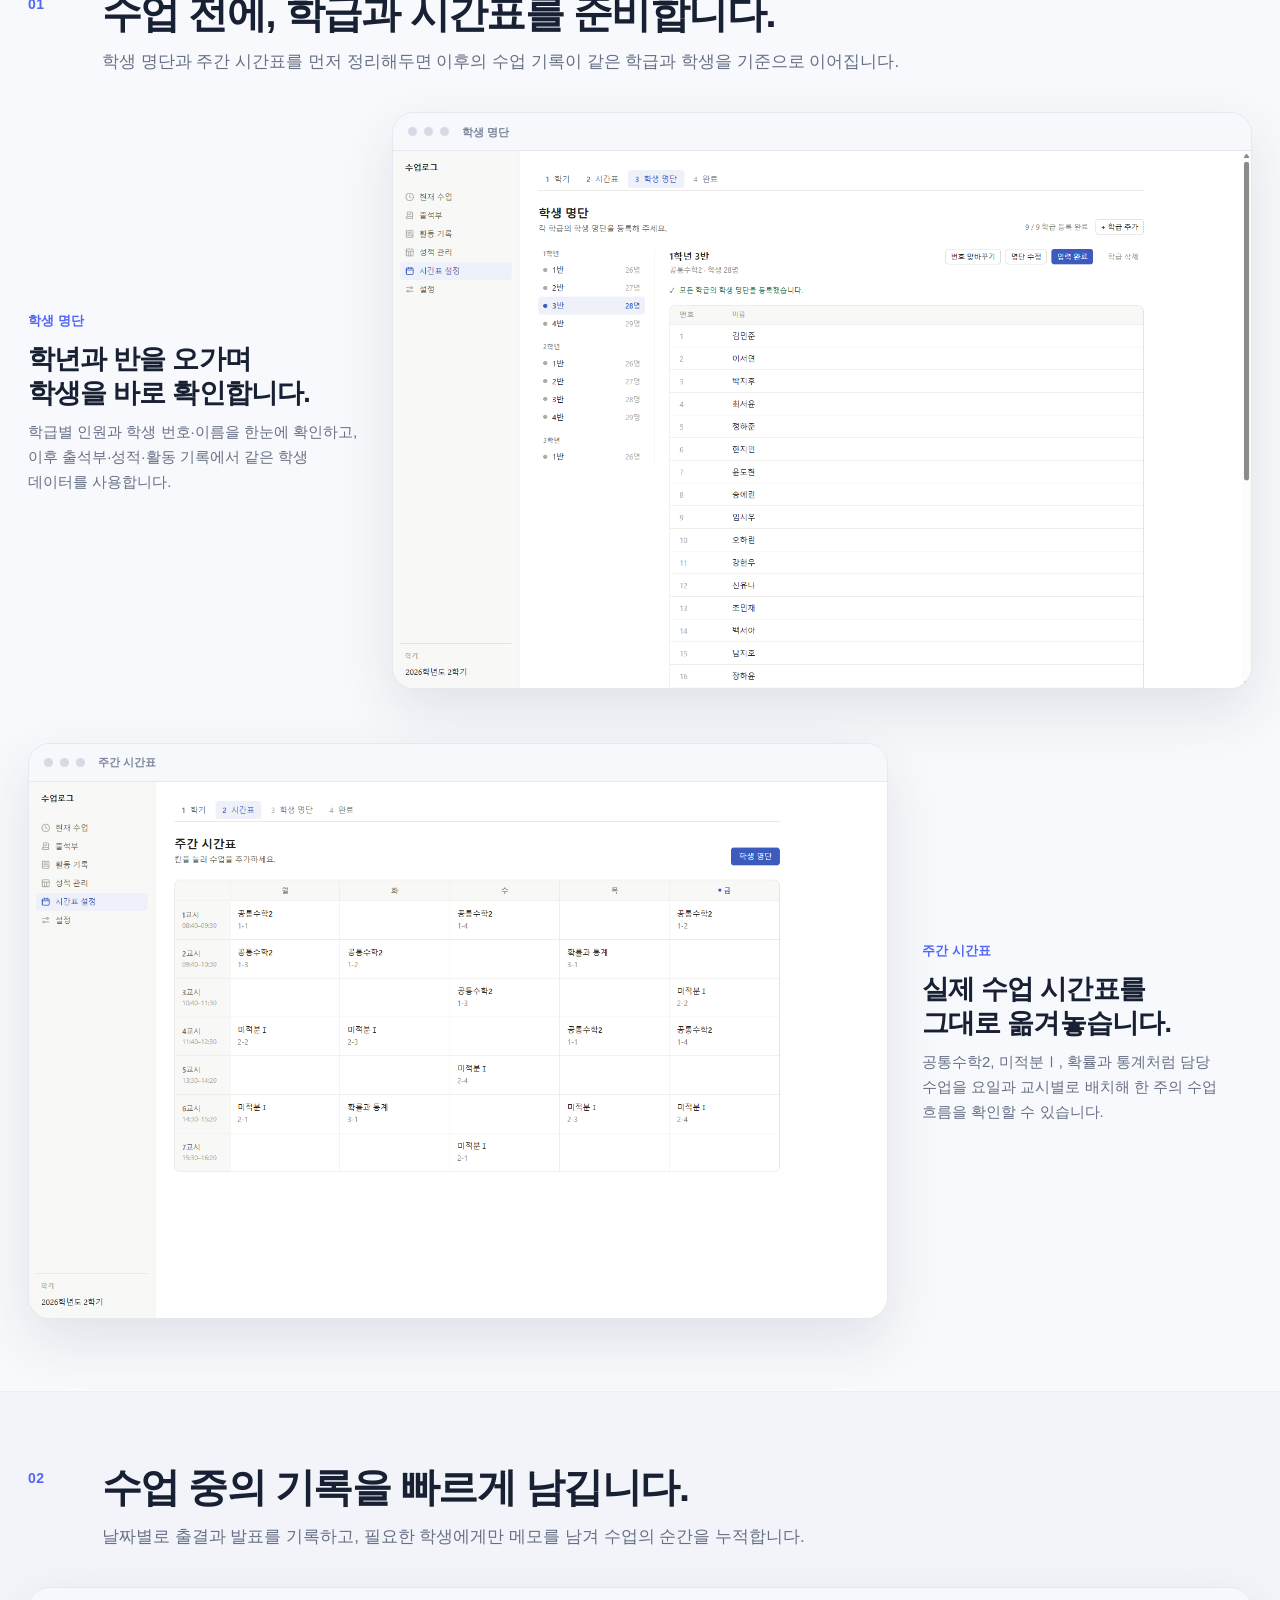
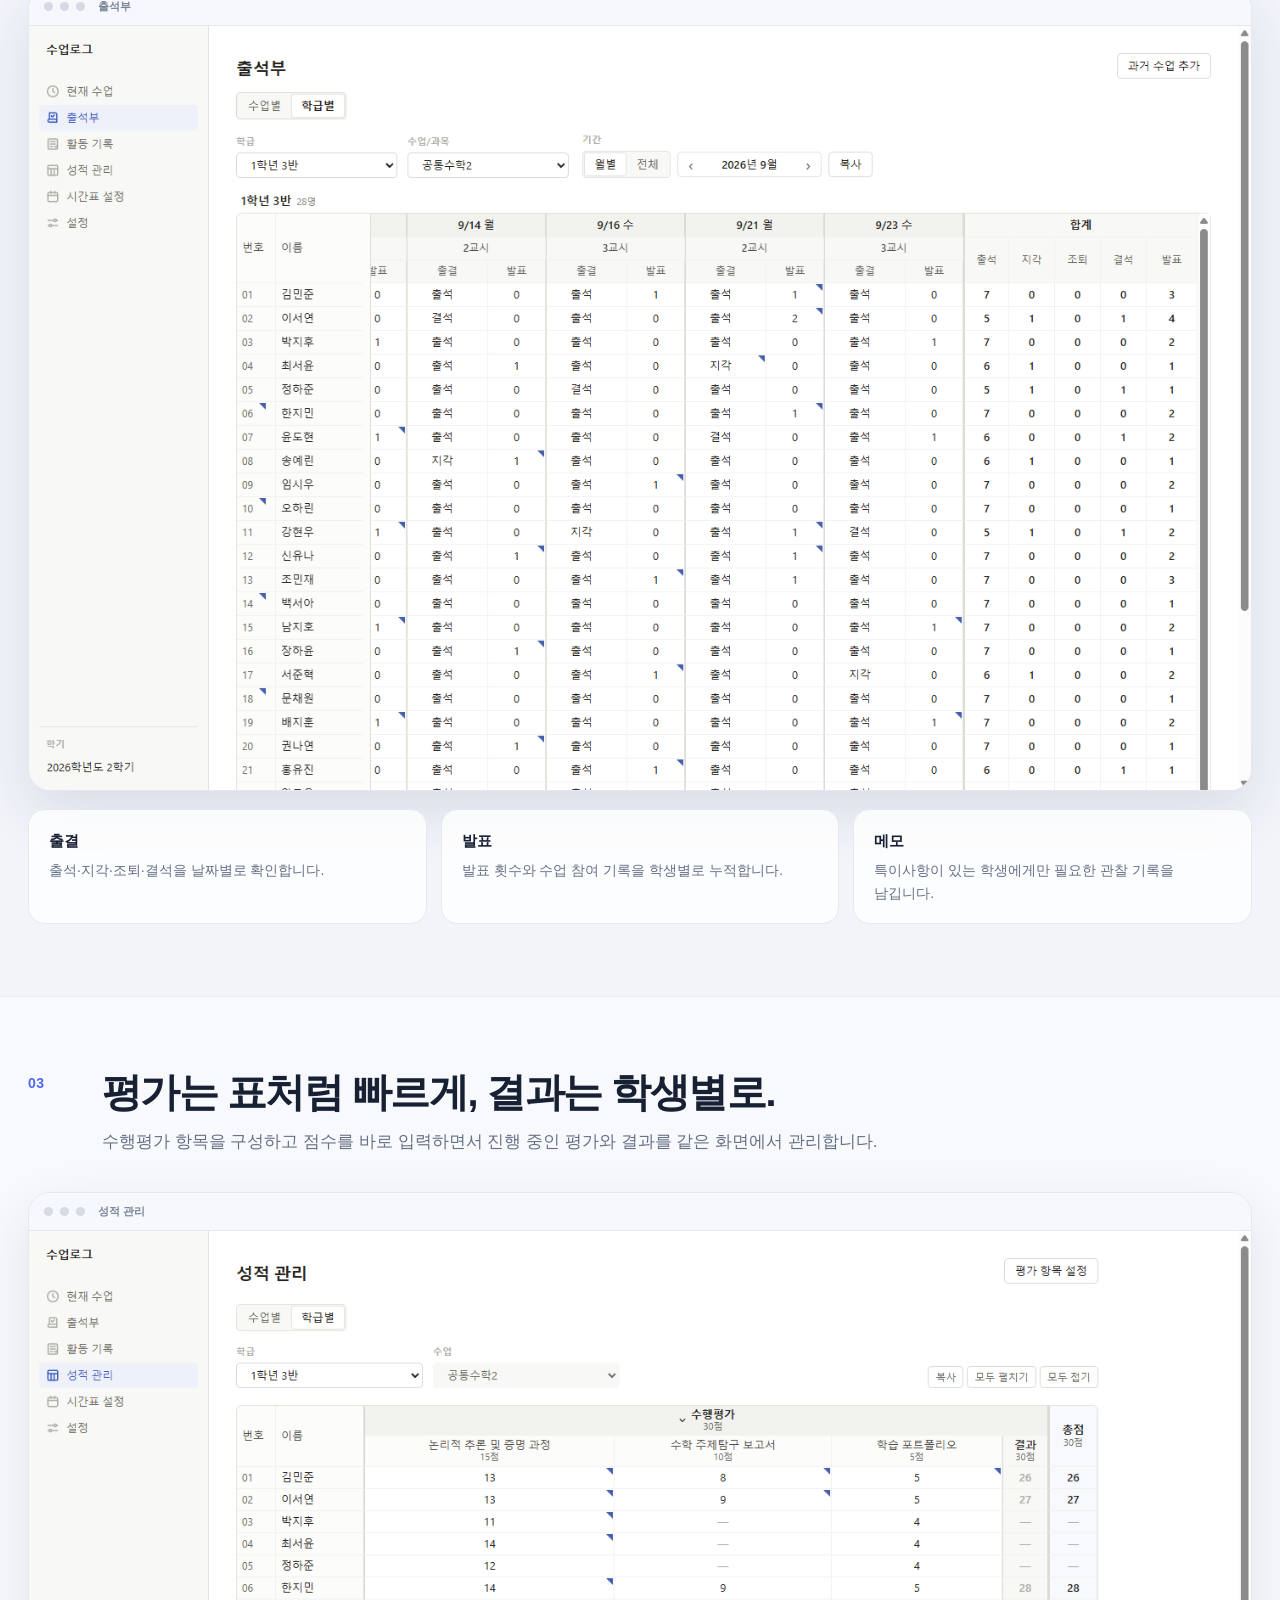
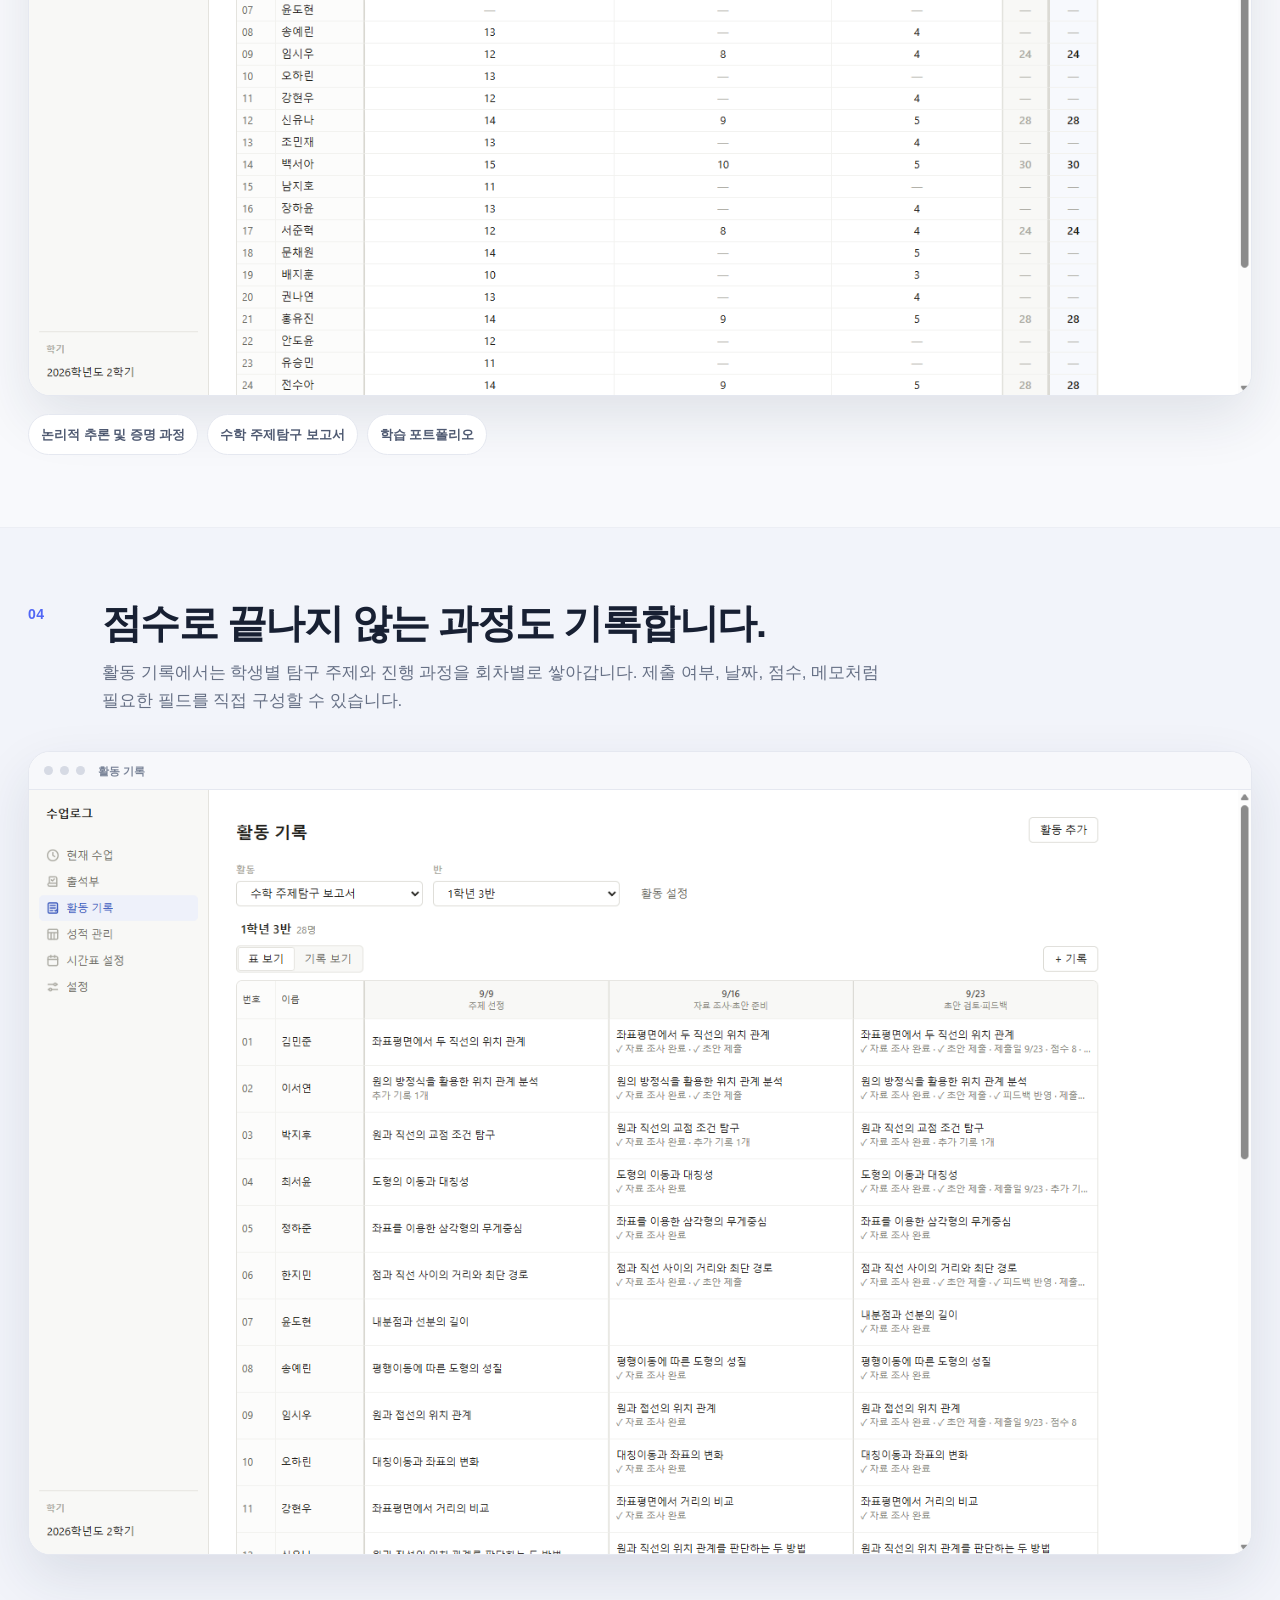
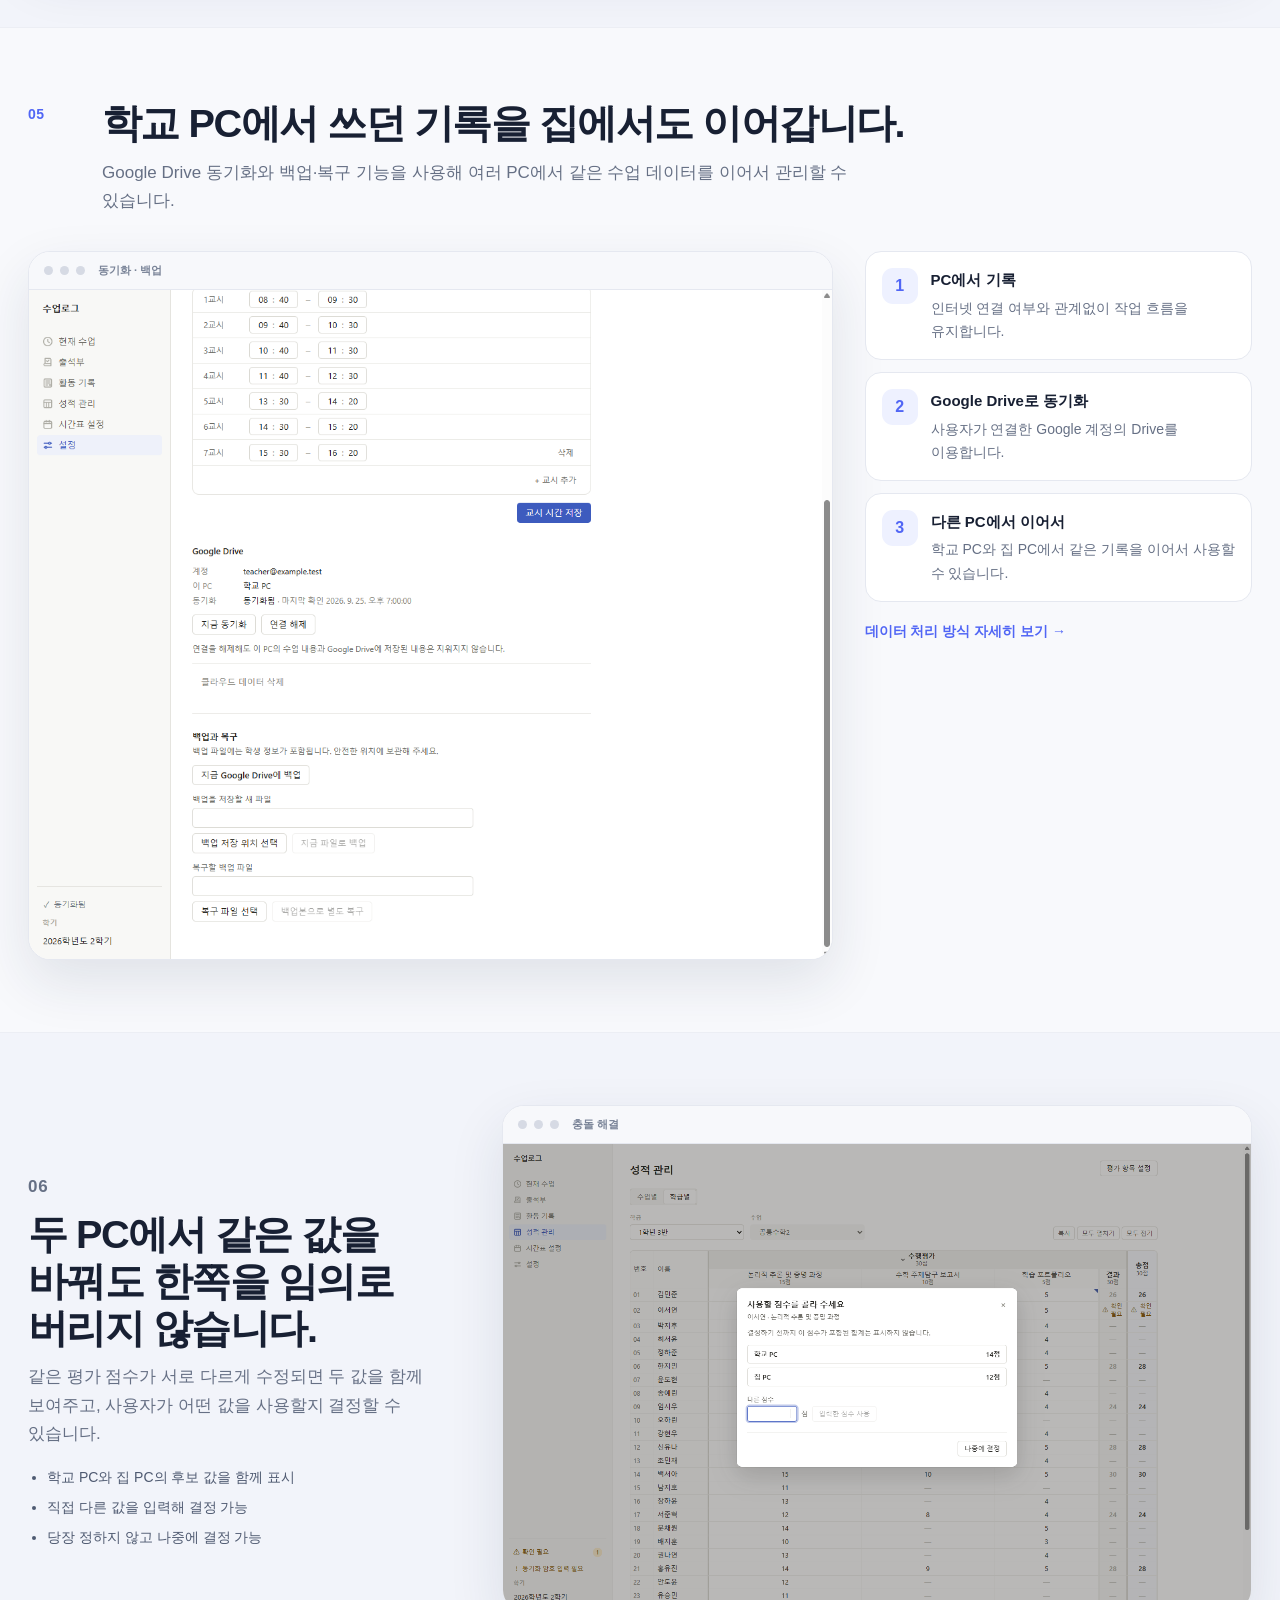
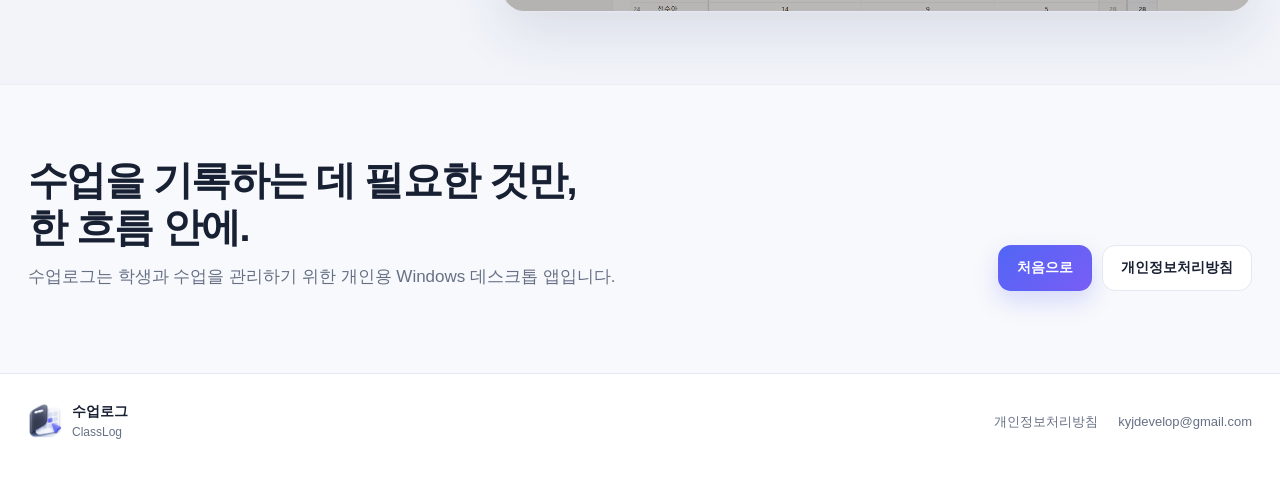
==== commit ef740f3a: "Add files via upload" ====
--- a/classlog/index.html
+++ b/classlog/index.html
@@ -4,35 +4,23 @@
   <meta charset="utf-8">
   <meta name="viewport" content="width=device-width, initial-scale=1">
   <title>수업로그 — 교사의 수업 기록을 한 곳에서</title>
-  <meta name="description" content="학생 명단, 시간표, 출결과 발표, 수행평가, 활동 기록, Google Drive 동기화까지. 교사의 실제 수업 기록 흐름을 담은 Windows 데스크톱 앱, 수업로그입니다.">
-  <meta name="theme-color" content="#f7f8fc">
-  <meta property="og:type" content="website">
-  <meta property="og:title" content="수업로그 — 교사의 수업 기록을 한 곳에서">
-  <meta property="og:description" content="학생 명단, 시간표, 출결과 발표, 수행평가, 활동 기록, Google Drive 동기화까지.">
-  <meta property="og:image" content="assets/screens/grades.png">
+  <meta name="description" content="학생 명단과 시간표부터 출결, 발표, 수행평가, 활동 기록, Google Drive 동기화까지. 수업의 흐름을 한 곳에서 관리하는 Windows 데스크톱 앱 수업로그.">
+  <meta name="theme-color" content="#f8f9fc">
   <link rel="icon" href="assets/icon.png">
   <link rel="stylesheet" href="styles.css">
   <script defer src="script.js"></script>
 </head>
 <body>
-  <div class="page-glow glow-1" aria-hidden="true"></div>
-  <div class="page-glow glow-2" aria-hidden="true"></div>
-
   <header class="site-header">
-    <div class="shell nav">
-      <a class="brand" href="#top" aria-label="수업로그 홈">
+    <div class="nav shell">
+      <a class="brand" href="#top">
         <img src="assets/icon.png" alt="" class="brand-icon">
         <span>수업로그</span>
       </a>
-
-      <button class="nav-toggle" type="button" aria-expanded="false" aria-controls="site-menu">
-        <span></span><span></span><span></span>
-      </button>
-
-      <nav class="nav-menu" id="site-menu">
-        <a href="#features">기능</a>
+      <nav class="nav-links" aria-label="주요 메뉴">
+        <a href="#workflow">기능</a>
+        <a href="#records">기록</a>
         <a href="#sync">동기화</a>
-        <a href="#screens">화면</a>
         <a href="privacy.html">개인정보처리방침</a>
       </nav>
     </div>
@@ -41,343 +29,198 @@
   <main id="top">
     <section class="hero shell">
       <div class="hero-copy">
-        <span class="eyebrow">Windows desktop app</span>
-        <h1>수업 기록을<br>더 단순하게.</h1>
+        <p class="overline">Windows desktop app for teachers</p>
+        <h1>교사의 수업 기록을<br>한 곳에서.</h1>
         <p class="hero-lead">
-          학생 명단부터 시간표, 출결과 발표, 수행평가와 활동 기록까지.
-          수업로그는 교사의 실제 수업 흐름을 한 곳에서 관리하기 위한 Windows 데스크톱 앱입니다.
+          학생 명단과 시간표를 준비하고, 수업 중 출결과 발표를 기록하고,
+          수행평가와 학생 활동까지 같은 흐름에서 관리합니다.
         </p>
         <div class="hero-actions">
-          <a class="button primary" href="#features">기능 살펴보기</a>
-          <a class="button" href="privacy.html">개인정보처리방침</a>
-        </div>
-        <ul class="hero-points" aria-label="핵심 기능">
-          <li>학급·학생 관리</li>
-          <li>주간 시간표</li>
-          <li>출결·발표 기록</li>
-          <li>수행평가</li>
-          <li>활동 기록</li>
-          <li>Google Drive 동기화</li>
-        </ul>
-      </div>
-
-      <div class="hero-visual">
-        <div class="hero-stack">
-          <figure class="window-card hero-main screenshot-link" data-image="assets/screens/grades.png" data-title="성적 관리">
-            <div class="window-bar"><span></span><span></span><span></span></div>
-            <img src="assets/screens/grades.png" alt="1학년 3반 공통수학2 수행평가를 관리하는 수업로그의 성적 관리 화면">
-          </figure>
-
-          <figure class="window-card hero-float hero-float-a screenshot-link" data-image="assets/screens/timetable.png" data-title="주간 시간표">
-            <div class="window-bar"><span></span><span></span><span></span></div>
-            <img src="assets/screens/timetable.png" alt="주간 시간표 화면">
-          </figure>
-
-          <figure class="window-card hero-float hero-float-b screenshot-link" data-image="assets/screens/activities.png" data-title="활동 기록">
-            <div class="window-bar"><span></span><span></span><span></span></div>
-            <img src="assets/screens/activities.png" alt="수학 주제탐구 보고서 활동 기록 화면">
-          </figure>
-        </div>
-      </div>
-    </section>
-
-    <section class="shell metrics">
-      <article class="metric-card">
-        <strong>9개 학급</strong>
-        <span>1학년 4개 · 2학년 4개 · 3학년 1개 구성</span>
-      </article>
-      <article class="metric-card">
-        <strong>수업 기록 흐름</strong>
-        <span>명단 → 시간표 → 출결 → 성적 → 활동 기록</span>
-      </article>
-      <article class="metric-card">
-        <strong>PC 2대 동기화</strong>
-        <span>학교 PC와 집 PC 사이에서 이어서 작업</span>
-      </article>
-    </section>
-
-    <section class="section shell" id="features">
-      <div class="section-head narrow">
-        <span class="eyebrow subtle">Product overview</span>
-        <h2>교사의 하루에 맞춰 설계했습니다.</h2>
-        <p>
-          수업로그는 기능을 흩어놓지 않습니다. 시간표를 정리하고, 수업 중 출결과 발표를 기록하고,
-          이어서 수행평가와 활동 기록까지 자연스럽게 연결됩니다.
-        </p>
-      </div>
-
-      <div class="story-grid">
-        <article class="story-card text-card">
-          <span class="step">01</span>
-          <h3>학급과 학생을 준비합니다</h3>
-          <p>
-            학년·반 구조와 학생 명단을 먼저 정리해 두면 이후 출석부, 성적 관리, 활동 기록까지 같은 학생 목록을 기준으로 이어집니다.
-          </p>
-          <ul class="bullet-list">
-            <li>학년/반별 명단 관리</li>
-            <li>학생 수와 번호를 한눈에 확인</li>
-            <li>교과와 반을 함께 연결</li>
+          <a class="button button-primary" href="#workflow">수업로그 살펴보기</a>
+          <a class="button button-secondary" href="privacy.html">개인정보처리방침</a>
+        </div>
+      </div>
+
+      <figure class="product-shot hero-shot zoomable" data-src="assets/screens/attendance.png" data-title="출석부">
+        <div class="shot-topbar"><span></span><span></span><span></span><b>수업로그</b></div>
+        <img src="assets/screens/attendance.png" alt="1학년 3반 공통수학2의 출결과 발표를 기록하는 수업로그 출석부 화면">
+      </figure>
+
+      <div class="hero-summary" aria-label="주요 기능">
+        <div><strong>학급·학생</strong><span>학년과 반별 명단 관리</span></div>
+        <div><strong>수업 기록</strong><span>출결·발표·메모 누적</span></div>
+        <div><strong>평가·활동</strong><span>점수와 과정 기록</span></div>
+        <div><strong>PC 동기화</strong><span>Google Drive로 이어서 사용</span></div>
+      </div>
+    </section>
+
+    <section class="section shell" id="workflow">
+      <div class="section-heading">
+        <p class="section-number">01</p>
+        <div>
+          <h2>수업 전에, 학급과 시간표를 준비합니다.</h2>
+          <p>학생 명단과 주간 시간표를 먼저 정리해두면 이후의 수업 기록이 같은 학급과 학생을 기준으로 이어집니다.</p>
+        </div>
+      </div>
+
+      <div class="feature-row">
+        <div class="feature-copy">
+          <span class="feature-kicker">학생 명단</span>
+          <h3>학년과 반을 오가며<br>학생을 바로 확인합니다.</h3>
+          <p>학급별 인원과 학생 번호·이름을 한눈에 확인하고, 이후 출석부·성적·활동 기록에서 같은 학생 데이터를 사용합니다.</p>
+        </div>
+        <figure class="product-shot zoomable" data-src="assets/screens/roster.png" data-title="학생 명단">
+          <div class="shot-topbar"><span></span><span></span><span></span><b>학생 명단</b></div>
+          <img src="assets/screens/roster.png" alt="1학년 3반 학생 명단 화면">
+        </figure>
+      </div>
+
+      <div class="feature-row reverse">
+        <div class="feature-copy">
+          <span class="feature-kicker">주간 시간표</span>
+          <h3>실제 수업 시간표를<br>그대로 옮겨놓습니다.</h3>
+          <p>공통수학2, 미적분Ⅰ, 확률과 통계처럼 담당 수업을 요일과 교시별로 배치해 한 주의 수업 흐름을 확인할 수 있습니다.</p>
+        </div>
+        <figure class="product-shot zoomable" data-src="assets/screens/timetable.png" data-title="주간 시간표">
+          <div class="shot-topbar"><span></span><span></span><span></span><b>주간 시간표</b></div>
+          <img src="assets/screens/timetable.png" alt="주간 시간표 설정 화면">
+        </figure>
+      </div>
+    </section>
+
+    <section class="section band" id="records">
+      <div class="shell">
+        <div class="section-heading">
+          <p class="section-number">02</p>
+          <div>
+            <h2>수업 중의 기록을 빠르게 남깁니다.</h2>
+            <p>날짜별로 출결과 발표를 기록하고, 필요한 학생에게만 메모를 남겨 수업의 순간을 누적합니다.</p>
+          </div>
+        </div>
+
+        <figure class="product-shot full-shot zoomable" data-src="assets/screens/attendance.png" data-title="출석부">
+          <div class="shot-topbar"><span></span><span></span><span></span><b>출석부</b></div>
+          <img src="assets/screens/attendance.png" alt="날짜별 출결과 발표 기록을 보여주는 출석부 화면">
+        </figure>
+
+        <div class="record-notes">
+          <article><strong>출결</strong><p>출석·지각·조퇴·결석을 날짜별로 확인합니다.</p></article>
+          <article><strong>발표</strong><p>발표 횟수와 수업 참여 기록을 학생별로 누적합니다.</p></article>
+          <article><strong>메모</strong><p>특이사항이 있는 학생에게만 필요한 관찰 기록을 남깁니다.</p></article>
+        </div>
+      </div>
+    </section>
+
+    <section class="section shell">
+      <div class="section-heading">
+        <p class="section-number">03</p>
+        <div>
+          <h2>평가는 표처럼 빠르게, 결과는 학생별로.</h2>
+          <p>수행평가 항목을 구성하고 점수를 바로 입력하면서 진행 중인 평가와 결과를 같은 화면에서 관리합니다.</p>
+        </div>
+      </div>
+
+      <figure class="product-shot full-shot zoomable" data-src="assets/screens/assessment.png" data-title="성적 관리">
+        <div class="shot-topbar"><span></span><span></span><span></span><b>성적 관리</b></div>
+        <img src="assets/screens/assessment.png" alt="공통수학2 수행평가 점수를 관리하는 성적 관리 화면">
+      </figure>
+
+      <div class="inline-tags" aria-label="수행평가 예시">
+        <span>논리적 추론 및 증명 과정</span>
+        <span>수학 주제탐구 보고서</span>
+        <span>학습 포트폴리오</span>
+      </div>
+    </section>
+
+    <section class="section band">
+      <div class="shell">
+        <div class="section-heading">
+          <p class="section-number">04</p>
+          <div>
+            <h2>점수로 끝나지 않는 과정도 기록합니다.</h2>
+            <p>활동 기록에서는 학생별 탐구 주제와 진행 과정을 회차별로 쌓아갑니다. 제출 여부, 날짜, 점수, 메모처럼 필요한 필드를 직접 구성할 수 있습니다.</p>
+          </div>
+        </div>
+
+        <figure class="product-shot full-shot zoomable" data-src="assets/screens/activities.png" data-title="활동 기록">
+          <div class="shot-topbar"><span></span><span></span><span></span><b>활동 기록</b></div>
+          <img src="assets/screens/activities.png" alt="수학 주제탐구 보고서의 진행 과정을 학생별로 기록하는 활동 기록 화면">
+        </figure>
+      </div>
+    </section>
+
+    <section class="section shell" id="sync">
+      <div class="section-heading">
+        <p class="section-number">05</p>
+        <div>
+          <h2>학교 PC에서 쓰던 기록을 집에서도 이어갑니다.</h2>
+          <p>Google Drive 동기화와 백업·복구 기능을 사용해 여러 PC에서 같은 수업 데이터를 이어서 관리할 수 있습니다.</p>
+        </div>
+      </div>
+
+      <div class="sync-grid">
+        <figure class="product-shot zoomable" data-src="assets/screens/settings.png" data-title="Google Drive 동기화와 백업">
+          <div class="shot-topbar"><span></span><span></span><span></span><b>동기화 · 백업</b></div>
+          <img src="assets/screens/settings.png" alt="Google Drive 동기화와 백업 및 복구 설정 화면">
+        </figure>
+
+        <div class="sync-copy">
+          <div class="sync-step"><span>1</span><div><strong>PC에서 기록</strong><p>인터넷 연결 여부와 관계없이 작업 흐름을 유지합니다.</p></div></div>
+          <div class="sync-step"><span>2</span><div><strong>Google Drive로 동기화</strong><p>사용자가 연결한 Google 계정의 Drive를 이용합니다.</p></div></div>
+          <div class="sync-step"><span>3</span><div><strong>다른 PC에서 이어서</strong><p>학교 PC와 집 PC에서 같은 기록을 이어서 사용할 수 있습니다.</p></div></div>
+          <a class="text-link" href="privacy.html">데이터 처리 방식 자세히 보기 →</a>
+        </div>
+      </div>
+    </section>
+
+    <section class="section band">
+      <div class="shell conflict-layout">
+        <div class="conflict-copy">
+          <p class="section-number">06</p>
+          <h2>두 PC에서 같은 값을 바꿔도 한쪽을 임의로 버리지 않습니다.</h2>
+          <p>같은 평가 점수가 서로 다르게 수정되면 두 값을 함께 보여주고, 사용자가 어떤 값을 사용할지 결정할 수 있습니다.</p>
+          <ul>
+            <li>학교 PC와 집 PC의 후보 값을 함께 표시</li>
+            <li>직접 다른 값을 입력해 결정 가능</li>
+            <li>당장 정하지 않고 나중에 결정 가능</li>
           </ul>
-        </article>
-
-        <article class="story-card visual-card screenshot-link" data-image="assets/screens/roster.png" data-title="학생 명단">
-          <div class="window-bar"><span></span><span></span><span></span></div>
-          <img src="assets/screens/roster.png" alt="학생 명단을 관리하는 수업로그 화면">
-        </article>
-
-        <article class="story-card visual-card screenshot-link" data-image="assets/screens/timetable.png" data-title="주간 시간표">
-          <div class="window-bar"><span></span><span></span><span></span></div>
-          <img src="assets/screens/timetable.png" alt="공통수학2, 미적분Ⅰ, 확률과 통계가 배치된 주간 시간표 화면">
-        </article>
-
-        <article class="story-card text-card accent-card">
-          <span class="step">02</span>
-          <h3>주간 시간표를 중심으로 움직입니다</h3>
-          <p>
-            어떤 학급을 몇 교시에 가르치는지, 공강은 어디인지 바로 확인할 수 있습니다.
-            실제 시간표 흐름을 중심으로 수업 기록이 정리됩니다.
-          </p>
-          <div class="tag-row">
-            <span>공통수학2</span>
-            <span>미적분Ⅰ</span>
-            <span>확률과 통계</span>
-          </div>
-        </article>
-      </div>
-    </section>
-
-    <section class="section section-alt">
-      <div class="shell split-section">
-        <div class="split-copy">
-          <span class="eyebrow subtle">During class</span>
-          <h2>수업 중의 기록을 놓치지 않습니다.</h2>
-          <p>
-            출결과 발표를 빠르게 기록하고, 필요한 학생에게만 간단한 메모를 남길 수 있습니다.
-            한 번 기록한 내용은 합계와 누적 현황으로 자연스럽게 이어집니다.
-          </p>
-          <div class="feature-list">
-            <div>
-              <strong>출결</strong>
-              <span>출석, 지각, 조퇴, 결석을 날짜별로 관리</span>
-            </div>
-            <div>
-              <strong>발표</strong>
-              <span>수업 참여와 발표 횟수를 학생별로 정리</span>
-            </div>
-            <div>
-              <strong>메모</strong>
-              <span>필요한 학생에게만 짧고 구체적인 관찰 기록</span>
-            </div>
-          </div>
-        </div>
-
-        <figure class="window-card split-visual screenshot-link" data-image="assets/screens/attendance.png" data-title="출석부">
-          <div class="window-bar"><span></span><span></span><span></span></div>
-          <img src="assets/screens/attendance.png" alt="날짜별 출결과 발표 기록을 확인하는 출석부 화면">
-        </figure>
-      </div>
-    </section>
-
-    <section class="section shell">
-      <div class="section-head narrow left">
-        <span class="eyebrow subtle">Assessment</span>
-        <h2>수행평가도 엑셀처럼 빠르게 관리합니다.</h2>
-        <p>
-          학급별로 평가 항목을 구성하고, 학생별 점수를 한 화면에서 정리할 수 있습니다.
-          현재 진행 중인 평가와 총점을 함께 보면서 기록을 이어갈 수 있습니다.
-        </p>
-      </div>
-
-      <div class="bento-grid">
-        <article class="bento-card bento-wide screenshot-link" data-image="assets/screens/grades.png" data-title="성적 관리">
-          <div class="window-bar"><span></span><span></span><span></span></div>
-          <img src="assets/screens/grades.png" alt="논리적 추론 및 증명 과정, 수학 주제탐구 보고서, 학습 포트폴리오 점수를 관리하는 성적 관리 화면">
-        </article>
-
-        <article class="bento-card info-card">
-          <h3>공통수학2 수행평가 예시</h3>
-          <ul class="bullet-list compact">
-            <li>논리적 추론 및 증명 과정</li>
-            <li>수학 주제탐구 보고서</li>
-            <li>학습 포트폴리오</li>
-          </ul>
-          <p class="small-muted">
-            1학년 3반의 실제 예시 데이터로 구성된 화면입니다.
-          </p>
-        </article>
-
-        <article class="bento-card info-card soft-card">
-          <h3>기록은 수업 흐름과 연결됩니다</h3>
-          <p>
-            출결과 발표, 수행평가, 활동 기록이 분리되지 않고 같은 학생 데이터를 중심으로 이어집니다.
-          </p>
-        </article>
-      </div>
-    </section>
-
-    <section class="section shell">
-      <div class="section-head narrow left">
-        <span class="eyebrow subtle">Activities</span>
-        <h2>점수만으로 남지 않는 과정을 기록합니다.</h2>
-        <p>
-          활동 기록은 수업로그의 차별점입니다. 학생별 탐구 주제, 자료 조사, 초안 제출, 피드백 반영 같은 과정까지 남길 수 있습니다.
-        </p>
-      </div>
-
-      <div class="activity-showcase">
-        <figure class="window-card activity-main screenshot-link" data-image="assets/screens/activities.png" data-title="활동 기록">
-          <div class="window-bar"><span></span><span></span><span></span></div>
-          <img src="assets/screens/activities.png" alt="학생별 수학 주제탐구 보고서 진행 상황을 기록하는 활동 기록 화면">
-        </figure>
-
-        <div class="activity-copy">
-          <div class="mini-card">
-            <strong>주제 선정</strong>
-            <span>학생별 탐구 주제를 개별적으로 기록</span>
-          </div>
-          <div class="mini-card">
-            <strong>자료 조사·초안 제출</strong>
-            <span>중간 진행 상황을 회차별로 남길 수 있음</span>
-          </div>
-          <div class="mini-card">
-            <strong>피드백과 점수</strong>
-            <span>마지막 기록까지 같은 흐름에서 관리</span>
-          </div>
-        </div>
-      </div>
-    </section>
-
-    <section class="section section-alt" id="sync">
-      <div class="shell sync-layout">
-        <div class="sync-copy">
-          <span class="eyebrow subtle">Sync & backup</span>
-          <h2>PC에 먼저 저장하고, 필요할 때 안전하게 이어갑니다.</h2>
-          <p>
-            수업로그는 학교 PC와 집 PC 사이에서 이어서 작업할 수 있도록 Google Drive 동기화를 지원합니다.
-            기본 데이터는 사용자의 작업 흐름을 해치지 않도록 관리되고, 필요할 때 백업과 복구도 할 수 있습니다.
-          </p>
-
-          <div class="pill-grid">
-            <div class="pill-card">
-              <strong>Google Drive 동기화</strong>
-              <span>동기화 상태와 마지막 확인 시각을 앱 안에서 확인</span>
-            </div>
-            <div class="pill-card">
-              <strong>백업 및 복구</strong>
-              <span>별도 백업 파일을 저장하고 다시 불러오기 가능</span>
-            </div>
-            <div class="pill-card">
-              <strong>학교 PC / 집 PC</strong>
-              <span>여러 환경에서 같은 계정으로 이어서 사용</span>
-            </div>
-          </div>
-        </div>
-
-        <figure class="window-card sync-shot screenshot-link" data-image="assets/screens/sync-settings.png" data-title="동기화 및 백업 설정">
-          <div class="window-bar"><span></span><span></span><span></span></div>
-          <img src="assets/screens/sync-settings.png" alt="Google Drive 동기화와 백업 복구 설정 화면">
-        </figure>
-      </div>
-    </section>
-
-    <section class="section shell">
-      <div class="conflict-grid">
-        <div class="conflict-copy">
-          <span class="eyebrow subtle">Conflict handling</span>
-          <h2>같은 기록을 두 PC에서 수정했다면, 조용히 덮어쓰지 않습니다.</h2>
-          <p>
-            두 PC에서 같은 값을 다르게 수정했을 때는 사용자가 직접 선택할 수 있도록 충돌 해결 화면을 제공합니다.
-            한쪽 값을 임의로 버리지 않고, 다른 점수를 직접 입력하거나 나중에 결정할 수도 있습니다.
-          </p>
-          <ul class="bullet-list">
-            <li>학교 PC와 집 PC의 후보 값을 함께 표시</li>
-            <li>즉시 선택 또는 직접 입력 가능</li>
-            <li>나중에 결정하도록 보류 가능</li>
-          </ul>
-        </div>
-
-        <figure class="window-card conflict-shot screenshot-link" data-image="assets/screens/conflict.png" data-title="점수 충돌 해결">
-          <div class="window-bar"><span></span><span></span><span></span></div>
-          <img src="assets/screens/conflict.png" alt="학교 PC와 집 PC의 점수 충돌을 해결하는 화면">
-        </figure>
-      </div>
-    </section>
-
-    <section class="section shell" id="screens">
-      <div class="section-head narrow left">
-        <span class="eyebrow subtle">Gallery</span>
-        <h2>실제 앱 화면으로 살펴보세요.</h2>
-        <p>
-          아래 이미지를 누르면 크게 볼 수 있습니다.
-        </p>
-      </div>
-
-      <div class="gallery-grid">
-        <button class="gallery-item screenshot-link" data-image="assets/screens/roster.png" data-title="학생 명단">
-          <img src="assets/screens/roster.png" alt="학생 명단 화면 미리보기">
-          <span>학생 명단</span>
-        </button>
-        <button class="gallery-item screenshot-link" data-image="assets/screens/timetable.png" data-title="주간 시간표">
-          <img src="assets/screens/timetable.png" alt="주간 시간표 화면 미리보기">
-          <span>주간 시간표</span>
-        </button>
-        <button class="gallery-item screenshot-link" data-image="assets/screens/attendance.png" data-title="출석부">
-          <img src="assets/screens/attendance.png" alt="출석부 화면 미리보기">
-          <span>출석부</span>
-        </button>
-        <button class="gallery-item screenshot-link" data-image="assets/screens/grades.png" data-title="성적 관리">
-          <img src="assets/screens/grades.png" alt="성적 관리 화면 미리보기">
-          <span>성적 관리</span>
-        </button>
-        <button class="gallery-item screenshot-link" data-image="assets/screens/activities.png" data-title="활동 기록">
-          <img src="assets/screens/activities.png" alt="활동 기록 화면 미리보기">
-          <span>활동 기록</span>
-        </button>
-        <button class="gallery-item screenshot-link" data-image="assets/screens/conflict.png" data-title="점수 충돌 해결">
-          <img src="assets/screens/conflict.png" alt="점수 충돌 해결 화면 미리보기">
-          <span>충돌 해결</span>
-        </button>
-      </div>
-    </section>
-
-    <section class="shell cta-section">
-      <div class="cta-card">
-        <div>
-          <span class="eyebrow subtle">Policy & contact</span>
-          <h2>개인정보처리방침과 연락처</h2>
-          <p>
-            Google Drive 동기화, 데이터 보관 방식, 사용자 문의 연락처는 개인정보처리방침에서 확인할 수 있습니다.
-          </p>
-        </div>
-        <div class="cta-actions">
-          <a class="button primary" href="privacy.html">개인정보처리방침 보기</a>
-          <a class="button" href="mailto:kyjdevelop@gmail.com">kyjdevelop@gmail.com</a>
-        </div>
+        </div>
+        <figure class="product-shot zoomable" data-src="assets/screens/conflict.png" data-title="충돌 해결">
+          <div class="shot-topbar"><span></span><span></span><span></span><b>충돌 해결</b></div>
+          <img src="assets/screens/conflict.png" alt="학교 PC와 집 PC에서 서로 다르게 수정된 점수를 선택하는 충돌 해결 화면">
+        </figure>
+      </div>
+    </section>
+
+    <section class="final-cta shell">
+      <div>
+        <h2>수업을 기록하는 데 필요한 것만,<br>한 흐름 안에.</h2>
+        <p>수업로그는 학생과 수업을 관리하기 위한 개인용 Windows 데스크톱 앱입니다.</p>
+      </div>
+      <div class="final-actions">
+        <a class="button button-primary" href="#top">처음으로</a>
+        <a class="button button-secondary" href="privacy.html">개인정보처리방침</a>
       </div>
     </section>
   </main>
 
-  <footer class="site-footer">
+  <footer class="footer">
     <div class="shell footer-inner">
-      <div>
-        <strong>수업로그</strong>
-        <p>학생·학급·수업·평가·활동 기록을 관리하는 Windows 데스크톱 앱</p>
+      <div class="footer-brand">
+        <img src="assets/icon.png" alt="" class="brand-icon small">
+        <div><strong>수업로그</strong><span>ClassLog</span></div>
       </div>
       <div class="footer-links">
-        <a href="#features">기능</a>
-        <a href="#sync">동기화</a>
         <a href="privacy.html">개인정보처리방침</a>
-        <a href="mailto:kyjdevelop@gmail.com">문의</a>
+        <a href="mailto:kyjdevelop@gmail.com">kyjdevelop@gmail.com</a>
       </div>
     </div>
   </footer>
 
-  <dialog class="lightbox" id="lightbox">
-    <button class="lightbox-close" type="button" aria-label="닫기">×</button>
-    <div class="lightbox-content">
-      <p class="lightbox-title"></p>
-      <img src="" alt="" class="lightbox-image">
-    </div>
+  <dialog id="lightbox" class="lightbox">
+    <button type="button" class="lightbox-close" aria-label="닫기">×</button>
+    <p class="lightbox-title"></p>
+    <img class="lightbox-image" src="" alt="">
   </dialog>
 </body>
 </html>
--- a/classlog/styles.css
+++ b/classlog/styles.css
@@ -1,606 +1,310 @@
 :root {
   color-scheme: light;
-  --bg: #f7f8fc;
-  --bg-soft: #eef2ff;
-  --surface: rgba(255, 255, 255, 0.92);
-  --surface-strong: #ffffff;
-  --surface-tint: rgba(246, 248, 255, 0.96);
-  --text: #172033;
-  --muted: #67748b;
-  --line: rgba(28, 39, 69, 0.09);
-  --line-strong: rgba(28, 39, 69, 0.14);
-  --accent: #5b6dff;
-  --accent-2: #8a64ff;
-  --accent-soft: rgba(91, 109, 255, 0.12);
-  --success-soft: rgba(56, 189, 136, 0.10);
-  --shadow-lg: 0 28px 80px rgba(23, 32, 51, 0.13);
-  --shadow-md: 0 18px 48px rgba(23, 32, 51, 0.09);
-  --shadow-sm: 0 10px 25px rgba(23, 32, 51, 0.06);
-  --radius-xl: 32px;
-  --radius-lg: 24px;
-  --radius-md: 18px;
-  --radius-sm: 14px;
-  --shell: min(1180px, calc(100% - 40px));
+  --bg: #f8f9fc;
+  --surface: #ffffff;
+  --surface-soft: #f3f5fb;
+  --text: #182033;
+  --muted: #667085;
+  --line: #e5e8f0;
+  --accent: #5166f5;
+  --accent-2: #795df5;
+  --accent-soft: #eef1ff;
+  --shadow: 0 22px 55px rgba(30, 42, 72, .11);
+  --shadow-soft: 0 10px 28px rgba(30, 42, 72, .07);
+  --radius: 22px;
+  --shell: min(1420px, calc(100% - 56px));
 }
 
 * { box-sizing: border-box; }
 html { scroll-behavior: smooth; }
 body {
   margin: 0;
-  min-height: 100vh;
   font-family: Inter, Pretendard, -apple-system, BlinkMacSystemFont, "Segoe UI", "Noto Sans KR", Roboto, Helvetica, Arial, sans-serif;
   color: var(--text);
-  background:
-    radial-gradient(circle at 10% 8%, rgba(91, 109, 255, 0.12), transparent 28rem),
-    radial-gradient(circle at 90% 14%, rgba(138, 100, 255, 0.10), transparent 30rem),
-    linear-gradient(180deg, rgba(255,255,255,.76), rgba(247,248,252,.98)),
-    var(--bg);
+  background: var(--bg);
   line-height: 1.65;
-}
-img { max-width: 100%; display: block; }
+  -webkit-font-smoothing: antialiased;
+}
+body, p, h1, h2, h3, li, a, span, strong { word-break: keep-all; }
+img { display: block; max-width: 100%; }
 a { color: inherit; text-decoration: none; }
-button { font: inherit; }
-
-.page-glow {
-  position: fixed;
-  width: 28rem;
-  height: 28rem;
-  border-radius: 50%;
-  pointer-events: none;
-  filter: blur(24px);
-  opacity: .35;
-  z-index: -1;
-}
-.glow-1 { top: -8rem; left: -7rem; background: rgba(91,109,255,.20); }
-.glow-2 { right: -10rem; top: 8rem; background: rgba(138,100,255,.16); }
 
 .shell { width: var(--shell); margin: 0 auto; }
 
 .site-header {
   position: sticky;
   top: 0;
-  z-index: 30;
+  z-index: 50;
+  background: rgba(248,249,252,.88);
   backdrop-filter: blur(16px);
-  background: rgba(247, 248, 252, 0.72);
-  border-bottom: 1px solid rgba(255,255,255,.4);
-}
-.simple-header { position: static; }
-
+  border-bottom: 1px solid rgba(229,232,240,.78);
+}
 .nav {
+  min-height: 70px;
   display: flex;
   align-items: center;
   justify-content: space-between;
-  gap: 16px;
-  min-height: 80px;
-}
-.brand {
-  display: inline-flex;
-  align-items: center;
-  gap: 12px;
-  font-weight: 800;
-  letter-spacing: -.025em;
-}
-.brand-icon {
-  width: 42px;
-  height: 42px;
-  border-radius: 14px;
-  box-shadow: 0 12px 28px rgba(91,109,255,.22);
-}
-.nav-menu {
-  display: flex;
-  align-items: center;
   gap: 24px;
 }
-.nav-menu a {
-  color: var(--muted);
-  font-size: 15px;
-  font-weight: 600;
-}
-.nav-menu a:hover,
-.nav-menu a[aria-current="page"] { color: var(--text); }
-.nav-toggle {
-  display: none;
-  border: 0;
-  background: transparent;
-  width: 42px;
-  height: 42px;
-  padding: 0;
-}
-.nav-toggle span {
-  display: block;
-  width: 22px;
-  height: 2px;
-  border-radius: 999px;
-  background: var(--text);
-  margin: 4px auto;
-}
+.brand { display: inline-flex; align-items: center; gap: 11px; font-size: 16px; font-weight: 800; letter-spacing: -.02em; }
+.brand-icon { width: 38px; height: 38px; object-fit: contain; }
+.brand-icon.small { width: 34px; height: 34px; }
+.nav-links { display: flex; gap: 26px; align-items: center; }
+.nav-links a { color: #566178; font-size: 14px; font-weight: 650; }
+.nav-links a:hover { color: var(--text); }
 
 .hero {
-  display: grid;
-  grid-template-columns: minmax(0, 1.04fr) minmax(0, .96fr);
-  gap: 48px;
-  align-items: center;
-  padding: 72px 0 42px;
-}
-.eyebrow {
-  display: inline-flex;
-  align-items: center;
-  min-height: 34px;
-  padding: 0 14px;
-  border-radius: 999px;
-  background: var(--accent-soft);
+  padding: 82px 0 68px;
+}
+.hero-copy { max-width: 820px; }
+.overline {
+  margin: 0 0 14px;
   color: var(--accent);
   font-size: 13px;
   font-weight: 800;
-  letter-spacing: .02em;
-}
-.eyebrow.subtle { background: rgba(23,32,51,.05); color: #45536c; }
-.hero h1,
-.policy-card h1 {
-  margin: 18px 0 18px;
-  font-size: clamp(46px, 7vw, 86px);
-  line-height: 1.02;
-  letter-spacing: -.055em;
+  letter-spacing: .055em;
+  text-transform: uppercase;
+}
+.hero h1 {
+  margin: 0;
+  font-size: clamp(44px, 4.7vw, 66px);
+  line-height: 1.06;
+  letter-spacing: -.047em;
 }
 .hero-lead {
-  max-width: 640px;
-  margin: 0;
-  font-size: clamp(18px, 2vw, 21px);
+  max-width: 760px;
+  margin: 22px 0 0;
   color: var(--muted);
-}
-.hero-actions,
-.cta-actions {
-  display: flex;
-  flex-wrap: wrap;
-  gap: 12px;
-  margin-top: 28px;
-}
+  font-size: clamp(18px, 1.6vw, 21px);
+  line-height: 1.75;
+}
+.hero-actions { display: flex; gap: 10px; flex-wrap: wrap; margin-top: 28px; }
 .button {
   display: inline-flex;
   align-items: center;
   justify-content: center;
-  min-height: 48px;
+  min-height: 46px;
   padding: 0 18px;
-  border-radius: 14px;
-  border: 1px solid var(--line);
-  background: var(--surface-strong);
-  box-shadow: var(--shadow-sm);
-  font-weight: 700;
-  transition: transform .18s ease, box-shadow .18s ease, border-color .18s ease;
-}
-.button:hover {
-  transform: translateY(-1px);
-  box-shadow: var(--shadow-md);
-}
-.button.primary {
-  color: #fff;
-  border-color: transparent;
-  background: linear-gradient(135deg, var(--accent), var(--accent-2));
-}
-.hero-points {
+  border-radius: 13px;
+  border: 1px solid var(--line);
+  font-size: 14px;
+  font-weight: 750;
+}
+.button-primary { color: #fff; border-color: transparent; background: linear-gradient(135deg, var(--accent), var(--accent-2)); box-shadow: 0 10px 24px rgba(81,102,245,.22); }
+.button-secondary { background: #fff; }
+
+.product-shot {
+  margin: 0;
+  border: 1px solid var(--line);
+  border-radius: var(--radius);
+  overflow: hidden;
+  background: #fff;
+  box-shadow: var(--shadow);
+}
+.product-shot img { width: 100%; height: auto; }
+.zoomable { cursor: zoom-in; }
+.shot-topbar {
+  height: 38px;
+  padding: 0 15px;
   display: flex;
-  flex-wrap: wrap;
-  gap: 10px;
-  list-style: none;
-  padding: 0;
-  margin: 24px 0 0;
-}
-.hero-points li {
-  padding: 10px 12px;
-  border-radius: 999px;
-  background: rgba(255,255,255,.72);
-  border: 1px solid var(--line);
-  color: #41506a;
-  font-size: 14px;
-  font-weight: 600;
-}
-
-.hero-visual { position: relative; }
-.hero-stack { position: relative; min-height: 630px; }
-.window-card {
+  align-items: center;
+  gap: 7px;
+  background: #f7f8fb;
+  border-bottom: 1px solid var(--line);
+}
+.shot-topbar span { width: 9px; height: 9px; border-radius: 50%; background: #d6dae4; }
+.shot-topbar b { margin-left: 6px; color: #7a8498; font-size: 11px; font-weight: 650; }
+.hero-shot { margin-top: 54px; }
+.hero-summary {
+  margin-top: 22px;
+  display: grid;
+  grid-template-columns: repeat(4, 1fr);
+  border: 1px solid var(--line);
+  background: rgba(255,255,255,.88);
+  border-radius: 18px;
   overflow: hidden;
-  border: 1px solid rgba(255,255,255,.85);
-  border-radius: 26px;
-  background: var(--surface);
-  box-shadow: var(--shadow-lg);
-}
-.window-bar {
-  display: flex;
-  gap: 8px;
-  padding: 14px 16px 12px;
-  background: rgba(248, 250, 255, 0.88);
-  border-bottom: 1px solid rgba(28,39,69,.06);
-}
-.window-bar span {
-  width: 10px;
-  height: 10px;
-  border-radius: 50%;
-  background: rgba(23, 32, 51, 0.10);
-}
-.window-card img { width: 100%; height: auto; }
-.hero-main {
-  width: min(100%, 650px);
-  margin-left: auto;
-}
-.hero-main img {
-  height: 430px;
-  object-fit: cover;
-  object-position: top center;
-}
-.hero-float {
-  position: absolute;
-  background: rgba(255,255,255,.95);
-}
-.hero-float img { object-fit: cover; }
-.hero-float-a {
-  width: 280px;
-  left: 0;
-  top: 320px;
-}
-.hero-float-a img { height: 200px; object-position: center top; }
-.hero-float-b {
-  width: 310px;
-  right: 18px;
-  bottom: -8px;
-}
-.hero-float-b img { height: 220px; object-position: top left; }
-
-.metrics {
-  display: grid;
-  grid-template-columns: repeat(3, 1fr);
+  box-shadow: var(--shadow-soft);
+}
+.hero-summary > div { padding: 18px 20px; border-right: 1px solid var(--line); }
+.hero-summary > div:last-child { border-right: 0; }
+.hero-summary strong { display: block; font-size: 15px; }
+.hero-summary span { display: block; margin-top: 2px; color: var(--muted); font-size: 13px; }
+
+.section { padding: 72px 0; }
+.band { background: #f2f4fa; border-top: 1px solid #eceef4; border-bottom: 1px solid #eceef4; }
+.section-heading {
+  display: grid;
+  grid-template-columns: 58px minmax(0, 900px);
   gap: 16px;
-  margin-bottom: 24px;
-}
-.metric-card,
-.story-card,
-.bento-card,
-.mini-card,
-.pill-card,
-.cta-card,
-.policy-card,
-.note-box {
-  border: 1px solid var(--line);
-  background: var(--surface);
-  border-radius: var(--radius-lg);
-  box-shadow: var(--shadow-sm);
-}
-.metric-card {
-  padding: 24px;
-}
-.metric-card strong {
-  display: block;
-  font-size: 18px;
-  letter-spacing: -.02em;
-}
-.metric-card span { color: var(--muted); font-size: 15px; }
-
-.section { padding: 80px 0; }
-.section-alt {
-  background: linear-gradient(180deg, rgba(255,255,255,.48), rgba(246,248,252,.10));
-  border-top: 1px solid rgba(255,255,255,.65);
-  border-bottom: 1px solid rgba(255,255,255,.65);
-}
-.section-head { margin-bottom: 30px; }
-.section-head.narrow { max-width: 840px; }
-.section-head.left { max-width: 760px; }
-.section-head h2,
-.split-copy h2,
-.cta-card h2,
+  align-items: start;
+  margin-bottom: 36px;
+}
+.section-number { margin: 3px 0 0; color: var(--accent); font-size: 14px; font-weight: 850; letter-spacing: .04em; }
+.section-heading h2,
 .conflict-copy h2,
-.sync-copy h2,
-.policy-card h2 {
-  margin: 16px 0 14px;
-  font-size: clamp(32px, 4vw, 50px);
-  line-height: 1.08;
-  letter-spacing: -.04em;
-}
-.section-head p,
-.split-copy p,
-.sync-copy p,
-.conflict-copy p,
-.cta-card p,
-.policy-card p,
-.policy-card li {
+.final-cta h2 {
+  margin: 0;
+  font-size: clamp(30px, 3.1vw, 42px);
+  line-height: 1.18;
+  letter-spacing: -.038em;
+}
+.section-heading p:not(.section-number),
+.conflict-copy > p,
+.final-cta p {
+  max-width: 820px;
+  margin: 12px 0 0;
   color: var(--muted);
   font-size: 17px;
 }
 
-.story-grid {
-  display: grid;
-  grid-template-columns: repeat(2, minmax(0, 1fr));
-  gap: 20px;
-}
-.story-card { padding: 28px; }
-.story-card.visual-card { padding: 0; overflow: hidden; }
-.story-card.visual-card img { height: 360px; object-fit: cover; object-position: top center; }
-.story-card h3,
-.bento-card h3,
-.mini-card strong,
-.pill-card strong { margin: 14px 0 10px; font-size: 26px; letter-spacing: -.03em; }
-.story-card p,
-.bento-card p,
-.mini-card span,
-.pill-card span,
-.small-muted { color: var(--muted); }
-.step {
-  display: inline-flex;
-  align-items: center;
-  justify-content: center;
-  width: 42px;
-  height: 42px;
-  border-radius: 14px;
-  background: var(--accent-soft);
-  color: var(--accent);
-  font-weight: 800;
-}
-.accent-card {
-  background: linear-gradient(180deg, rgba(91,109,255,.08), rgba(255,255,255,.92));
-}
-.bullet-list {
-  margin: 18px 0 0;
-  padding-left: 18px;
-}
-.bullet-list li { margin: 8px 0; }
-.compact li { margin: 6px 0; }
-.tag-row {
-  display: flex;
-  flex-wrap: wrap;
-  gap: 10px;
+.feature-row {
+  display: grid;
+  grid-template-columns: 330px minmax(0, 1fr);
+  gap: 34px;
+  align-items: center;
+  margin-top: 28px;
+}
+.feature-row + .feature-row { margin-top: 54px; }
+.feature-row.reverse { grid-template-columns: minmax(0, 1fr) 330px; }
+.feature-row.reverse .feature-copy { order: 2; }
+.feature-row.reverse .product-shot { order: 1; }
+.feature-kicker { color: var(--accent); font-size: 13px; font-weight: 800; }
+.feature-copy h3 { margin: 9px 0 10px; font-size: 27px; line-height: 1.26; letter-spacing: -.03em; }
+.feature-copy p { margin: 0; color: var(--muted); font-size: 15px; }
+
+.full-shot { width: 100%; }
+.record-notes {
+  display: grid;
+  grid-template-columns: repeat(3, 1fr);
+  gap: 14px;
   margin-top: 18px;
 }
-.tag-row span {
-  display: inline-flex;
-  min-height: 34px;
-  align-items: center;
-  padding: 0 12px;
-  border-radius: 999px;
-  background: rgba(255,255,255,.85);
-  border: 1px solid rgba(91,109,255,.12);
-  color: #49587a;
-  font-size: 14px;
-  font-weight: 700;
-}
-
-.split-section,
-.sync-layout,
-.conflict-grid,
-.activity-showcase {
-  display: grid;
-  align-items: center;
-  gap: 28px;
-}
-.split-section { grid-template-columns: minmax(0, .9fr) minmax(0, 1.1fr); }
-.sync-layout { grid-template-columns: minmax(0, .95fr) minmax(0, 1.05fr); }
-.conflict-grid { grid-template-columns: minmax(0, .9fr) minmax(0, 1.1fr); }
-.activity-showcase { grid-template-columns: minmax(0, 1.2fr) minmax(0, .8fr); }
-.split-visual img,
-.sync-shot img,
-.conflict-shot img,
-.activity-main img { height: 430px; object-fit: cover; object-position: top left; }
-.feature-list {
-  display: grid;
-  gap: 18px;
-  margin-top: 24px;
-}
-.feature-list strong,
-.pill-card strong,
-.mini-card strong { display: block; margin-bottom: 6px; letter-spacing: -.02em; }
-.feature-list span { color: var(--muted); }
-
-.bento-grid {
-  display: grid;
-  grid-template-columns: minmax(0, 1.4fr) minmax(0, .6fr);
-  gap: 20px;
-}
-.bento-card { padding: 24px; }
-.bento-card.bento-wide { padding: 0; grid-row: span 2; overflow: hidden; }
-.bento-card.bento-wide img { height: 510px; object-fit: cover; object-position: top center; }
-.info-card h3 { margin-top: 0; }
-.soft-card { background: linear-gradient(180deg, rgba(138,100,255,.06), rgba(255,255,255,.9)); }
-
-.activity-copy,
-.pill-grid {
-  display: grid;
-  gap: 16px;
-}
-.mini-card,
-.pill-card { padding: 22px; }
-
-.gallery-grid {
-  display: grid;
-  grid-template-columns: repeat(3, minmax(0, 1fr));
-  gap: 18px;
-}
-.gallery-item {
-  display: block;
-  padding: 0;
-  border: 1px solid var(--line);
-  border-radius: 22px;
-  overflow: hidden;
-  background: rgba(255,255,255,.86);
-  box-shadow: var(--shadow-sm);
-  cursor: pointer;
-  text-align: left;
-}
-.gallery-item img {
-  width: 100%;
-  height: 220px;
-  object-fit: cover;
-  object-position: top center;
-}
-.gallery-item span {
-  display: block;
-  padding: 16px 18px 18px;
-  font-weight: 700;
-  letter-spacing: -.02em;
-}
-.gallery-item:hover,
-.screenshot-link:hover {
-  transform: translateY(-2px);
-  box-shadow: var(--shadow-md);
-}
-.screenshot-link {
-  transition: transform .2s ease, box-shadow .2s ease;
-  cursor: zoom-in;
-}
-
-.cta-section { padding: 16px 0 84px; }
-.cta-card {
-  display: flex;
-  align-items: center;
-  justify-content: space-between;
-  gap: 24px;
-  padding: 28px 30px;
-  background: linear-gradient(135deg, rgba(255,255,255,.96), rgba(238,242,255,.94));
-}
-
-.site-footer {
-  border-top: 1px solid var(--line);
-  padding: 32px 0 46px;
-}
-.footer-inner {
+.record-notes article {
+  padding: 18px 20px;
+  border: 1px solid var(--line);
+  border-radius: 16px;
+  background: rgba(255,255,255,.82);
+}
+.record-notes strong { font-size: 15px; }
+.record-notes p { margin: 5px 0 0; color: var(--muted); font-size: 14px; }
+.inline-tags { display: flex; gap: 9px; flex-wrap: wrap; margin-top: 18px; }
+.inline-tags span { padding: 9px 12px; border: 1px solid var(--line); border-radius: 999px; background: #fff; color: #4e5971; font-size: 13px; font-weight: 650; }
+
+.sync-grid {
+  display: grid;
+  grid-template-columns: minmax(0, 1.35fr) minmax(320px, .65fr);
+  gap: 32px;
+  align-items: start;
+}
+.sync-copy { display: grid; gap: 12px; }
+.sync-step {
+  display: grid;
+  grid-template-columns: 36px 1fr;
+  gap: 13px;
+  padding: 16px;
+  border: 1px solid var(--line);
+  border-radius: 16px;
+  background: #fff;
+}
+.sync-step > span { width: 36px; height: 36px; display: grid; place-items: center; border-radius: 11px; background: var(--accent-soft); color: var(--accent); font-weight: 800; }
+.sync-step strong { display: block; font-size: 15px; }
+.sync-step p { margin: 4px 0 0; color: var(--muted); font-size: 14px; }
+.text-link { margin-top: 6px; color: var(--accent); font-size: 14px; font-weight: 750; }
+
+.conflict-layout {
+  display: grid;
+  grid-template-columns: 440px minmax(0, 1fr);
+  gap: 34px;
+  align-items: center;
+}
+.conflict-copy .section-number { margin-bottom: 10px; }
+.conflict-copy ul { margin: 18px 0 0; padding-left: 19px; color: #4f5a71; }
+.conflict-copy li { margin: 7px 0; font-size: 14px; }
+
+.final-cta {
+  padding: 72px 0 82px;
   display: flex;
   justify-content: space-between;
-  gap: 28px;
-  flex-wrap: wrap;
-}
-.footer-inner p { margin: 6px 0 0; color: var(--muted); }
-.footer-links {
-  display: flex;
-  gap: 18px;
-  align-items: flex-start;
-  flex-wrap: wrap;
-}
-.footer-links a { color: var(--muted); }
-
-.policy-wrap { padding: 40px 0 84px; }
-.policy-card {
-  max-width: 900px;
-  margin: 0 auto;
-  padding: 36px;
-  background: rgba(255,255,255,.95);
-}
-.policy-card h1 { font-size: clamp(36px, 5vw, 60px); }
-.policy-date { margin-top: -4px; color: var(--muted); }
-.policy-card h2 {
-  font-size: 24px;
-  margin-top: 34px;
-  margin-bottom: 10px;
-}
-.note-box {
-  padding: 18px 20px;
-  background: var(--bg-soft);
-}
-.contact-mail a { color: var(--accent); font-weight: 700; }
+  gap: 30px;
+  align-items: flex-end;
+}
+.final-actions { display: flex; gap: 10px; flex-wrap: wrap; }
+
+.footer { padding: 26px 0 36px; border-top: 1px solid var(--line); background: #fff; }
+.footer-inner { display: flex; justify-content: space-between; gap: 24px; align-items: center; }
+.footer-brand { display: flex; gap: 10px; align-items: center; }
+.footer-brand strong { display: block; font-size: 14px; }
+.footer-brand span { display: block; color: var(--muted); font-size: 12px; }
+.footer-links { display: flex; gap: 20px; flex-wrap: wrap; }
+.footer-links a { color: var(--muted); font-size: 13px; }
+
+.policy-shell { padding: 48px 0 80px; }
+.policy-card { max-width: 900px; margin: 0 auto; padding: 40px 44px; background: #fff; border: 1px solid var(--line); border-radius: 24px; box-shadow: var(--shadow-soft); }
+.policy-card h1 { margin: 0 0 10px; font-size: 44px; letter-spacing: -.04em; }
+.policy-intro { color: var(--muted); font-size: 17px; }
+.policy-card h2 { margin: 32px 0 10px; font-size: 21px; letter-spacing: -.025em; }
+.policy-card p, .policy-card li { color: #566178; }
+.policy-card li { margin: 6px 0; }
+.policy-contact a { color: var(--accent); font-weight: 750; }
+.policy-date { margin-top: 36px; font-size: 13px; color: #8b94a6 !important; }
 
 .lightbox {
-  width: min(1200px, calc(100% - 32px));
-  border: none;
-  padding: 0;
-  border-radius: 28px;
-  overflow: hidden;
-  background: rgba(255,255,255,.98);
-  box-shadow: 0 32px 90px rgba(0,0,0,.22);
-}
-.lightbox::backdrop { background: rgba(13, 18, 30, 0.66); backdrop-filter: blur(8px); }
-.lightbox-content { padding: 22px; }
-.lightbox-title { margin: 0 0 14px; font-weight: 800; letter-spacing: -.02em; }
-.lightbox-image {
-  width: 100%;
-  max-height: calc(100vh - 160px);
-  object-fit: contain;
-  border-radius: 18px;
-  border: 1px solid var(--line);
-}
-.lightbox-close {
-  position: absolute;
-  right: 14px;
-  top: 10px;
+  width: min(1500px, calc(100% - 30px));
+  max-height: calc(100vh - 30px);
+  padding: 20px;
   border: 0;
-  background: transparent;
-  font-size: 32px;
-  color: #5d6681;
-  cursor: pointer;
-}
-
-@media (max-width: 1080px) {
-  .hero { grid-template-columns: 1fr; }
-  .hero-main { width: 100%; }
-  .hero-stack { min-height: 720px; }
-  .metrics,
-  .story-grid,
-  .bento-grid,
-  .gallery-grid,
-  .split-section,
-  .sync-layout,
-  .conflict-grid,
-  .activity-showcase { grid-template-columns: 1fr; }
-  .bento-card.bento-wide { grid-row: auto; }
-  .cta-card { flex-direction: column; align-items: flex-start; }
-}
-
-@media (max-width: 820px) {
-  :root { --shell: min(100% - 28px, 1180px); }
-  .site-header { position: sticky; }
-  .nav-toggle { display: inline-block; }
-  .nav-menu {
-    position: absolute;
-    left: 14px;
-    right: 14px;
-    top: 78px;
-    padding: 16px;
-    border-radius: 18px;
-    border: 1px solid var(--line);
-    background: rgba(255,255,255,.95);
-    box-shadow: var(--shadow-md);
-    display: none;
-    flex-direction: column;
-    align-items: flex-start;
-    gap: 12px;
-  }
-  .nav-menu.open { display: flex; }
-  .nav-menu.static { position: static; display: flex; box-shadow: none; border: 0; padding: 0; background: transparent; flex-direction: row; }
-  .hero { padding-top: 48px; }
-  .hero h1 { font-size: clamp(40px, 14vw, 64px); }
-  .hero-stack { min-height: auto; padding-bottom: 240px; }
-  .hero-main img { height: auto; }
-  .hero-float-a {
-    width: 70%;
-    top: auto;
-    bottom: 88px;
-  }
-  .hero-float-b {
-    width: 76%;
-    right: 0;
-    bottom: 0;
-  }
-  .story-card.visual-card img,
-  .split-visual img,
-  .sync-shot img,
-  .conflict-shot img,
-  .activity-main img,
-  .gallery-item img,
-  .bento-card.bento-wide img { height: auto; }
-}
-
-@media (max-width: 620px) {
-  .metrics { grid-template-columns: 1fr; }
-  .hero-points { gap: 8px; }
-  .hero-points li { font-size: 13px; }
-  .section { padding: 64px 0; }
-  .story-card,
-  .bento-card,
-  .mini-card,
-  .pill-card,
-  .policy-card,
-  .cta-card { padding: 22px; }
-  .gallery-grid { grid-template-columns: 1fr; }
-  .policy-wrap { padding-top: 26px; }
+  border-radius: 20px;
+  background: #fff;
+  box-shadow: 0 35px 100px rgba(0,0,0,.25);
+}
+.lightbox::backdrop { background: rgba(17,24,39,.72); backdrop-filter: blur(6px); }
+.lightbox-title { margin: 0 0 12px; font-size: 14px; font-weight: 750; }
+.lightbox-image { width: 100%; max-height: calc(100vh - 110px); object-fit: contain; border: 1px solid var(--line); border-radius: 12px; }
+.lightbox-close { position: absolute; right: 16px; top: 8px; border: 0; background: transparent; font-size: 30px; color: #667085; cursor: pointer; }
+
+@media (max-width: 1050px) {
+  :root { --shell: min(100% - 36px, 1420px); }
+  .hero-summary { grid-template-columns: repeat(2, 1fr); }
+  .hero-summary > div:nth-child(2) { border-right: 0; }
+  .hero-summary > div:nth-child(-n+2) { border-bottom: 1px solid var(--line); }
+  .feature-row,
+  .feature-row.reverse,
+  .sync-grid,
+  .conflict-layout { grid-template-columns: 1fr; }
+  .feature-row.reverse .feature-copy,
+  .feature-row.reverse .product-shot { order: initial; }
+  .final-cta { align-items: flex-start; flex-direction: column; }
+}
+
+@media (max-width: 720px) {
+  :root { --shell: min(100% - 26px, 1420px); }
+  .nav { min-height: 64px; }
+  .brand-icon { width: 34px; height: 34px; }
+  .nav-links a:not(:last-child) { display: none; }
+  .hero { padding: 54px 0 48px; }
+  .hero h1 { font-size: clamp(40px, 12vw, 56px); }
+  .hero-lead { font-size: 17px; }
+  .hero-shot { margin-top: 36px; }
+  .hero-summary { grid-template-columns: 1fr; }
+  .hero-summary > div { border-right: 0; border-bottom: 1px solid var(--line); }
+  .hero-summary > div:last-child { border-bottom: 0; }
+  .section { padding: 56px 0; }
+  .section-heading { grid-template-columns: 1fr; gap: 4px; margin-bottom: 26px; }
+  .section-number { margin: 0 0 5px; }
+  .section-heading h2,
+  .conflict-copy h2,
+  .final-cta h2 { font-size: 30px; }
+  .section-heading p:not(.section-number),
+  .conflict-copy > p,
+  .final-cta p { font-size: 15px; }
+  .feature-copy h3 { font-size: 24px; }
+  .record-notes { grid-template-columns: 1fr; }
+  .shot-topbar { height: 34px; }
+  .policy-card { padding: 28px 22px; }
+  .policy-card h1 { font-size: 36px; }
+  .footer-inner { align-items: flex-start; flex-direction: column; }
 }
 
 @media (prefers-reduced-motion: reduce) {
   html { scroll-behavior: auto; }
-  .button,
-  .gallery-item,
-  .screenshot-link { transition: none; }
-}
+}
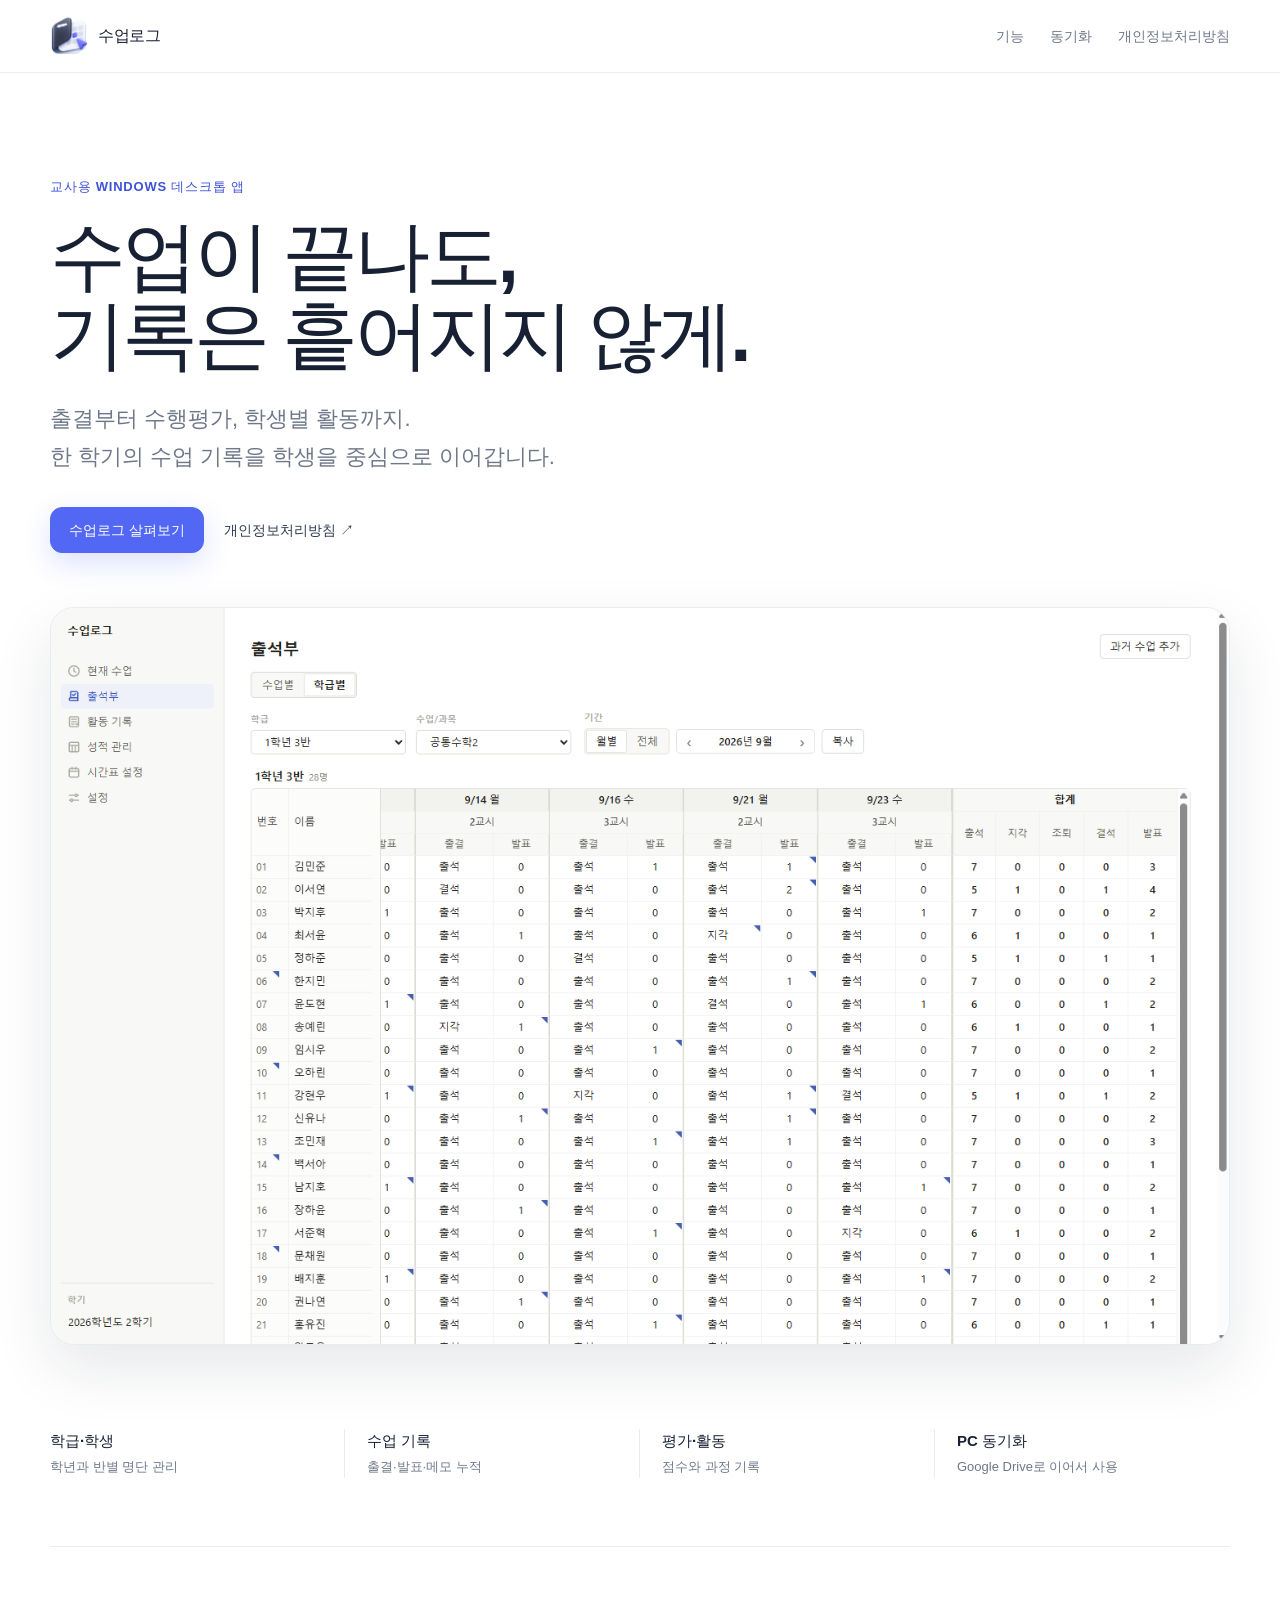
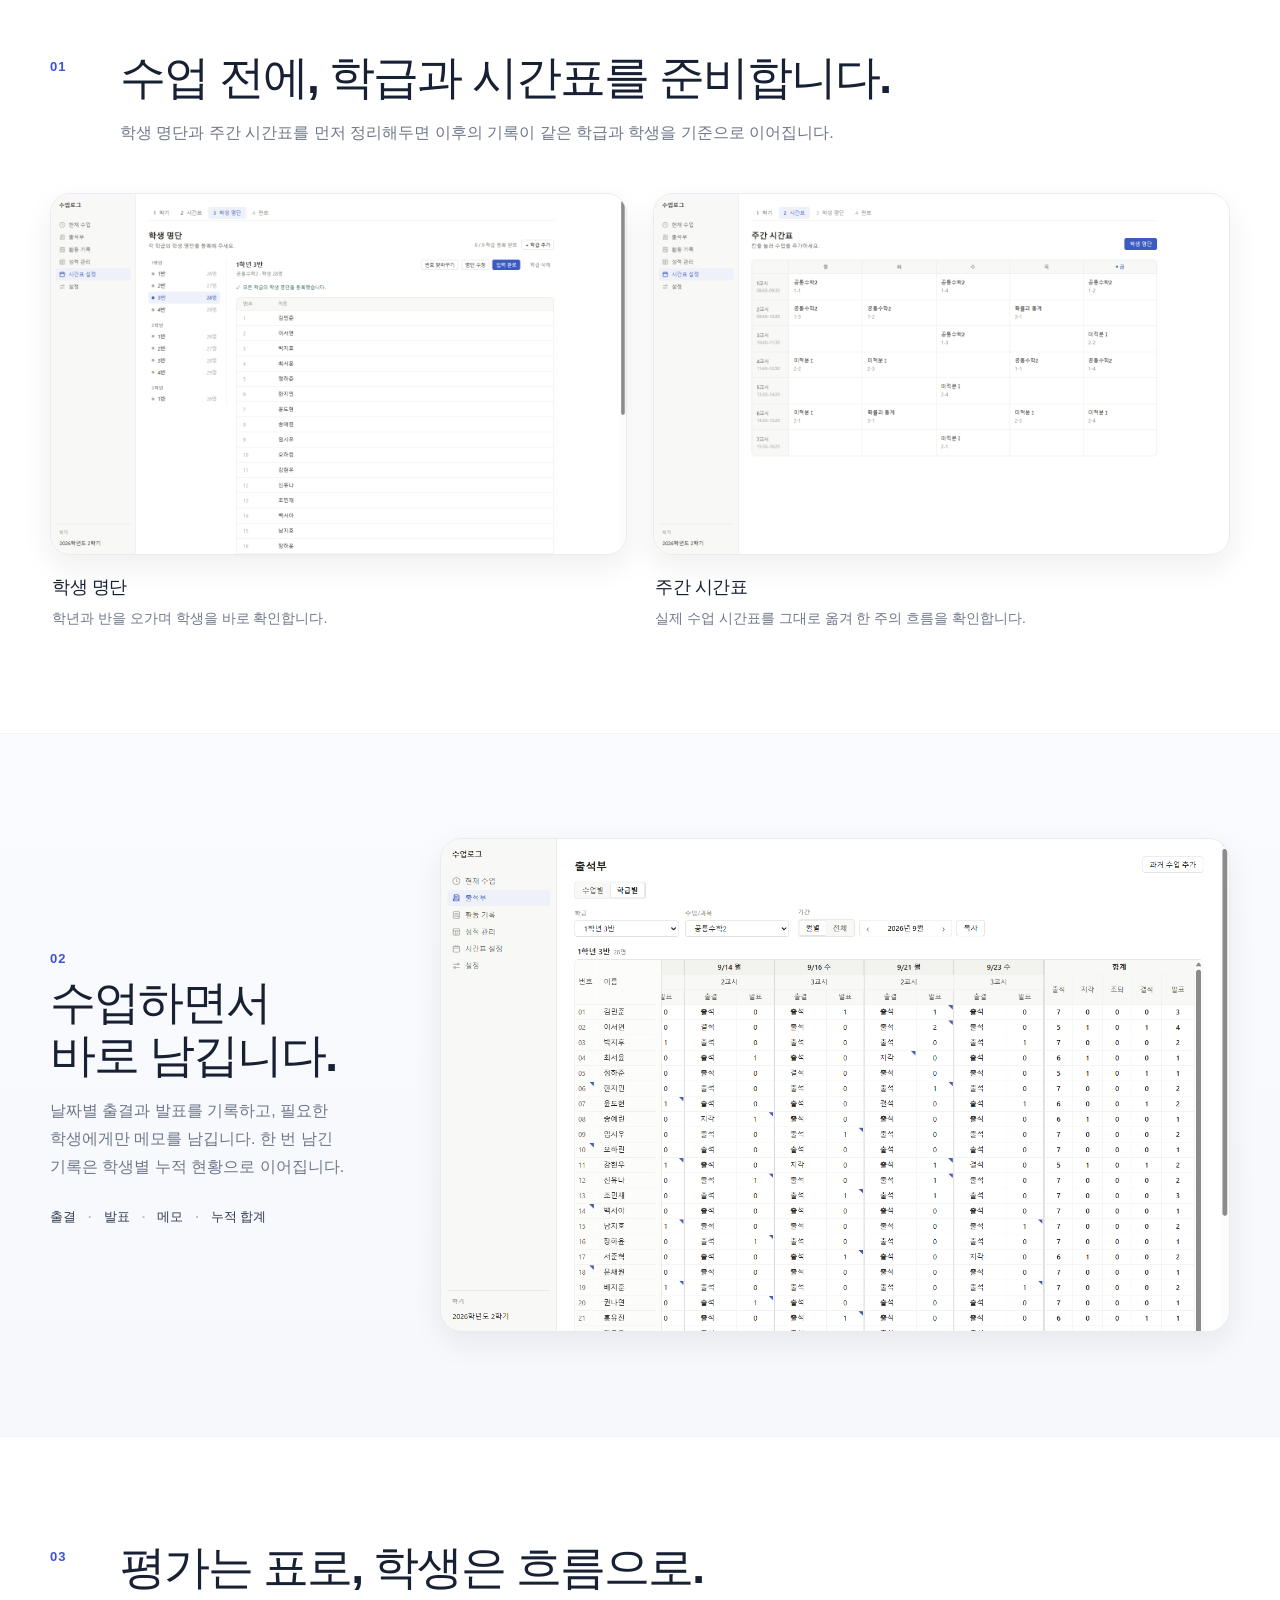
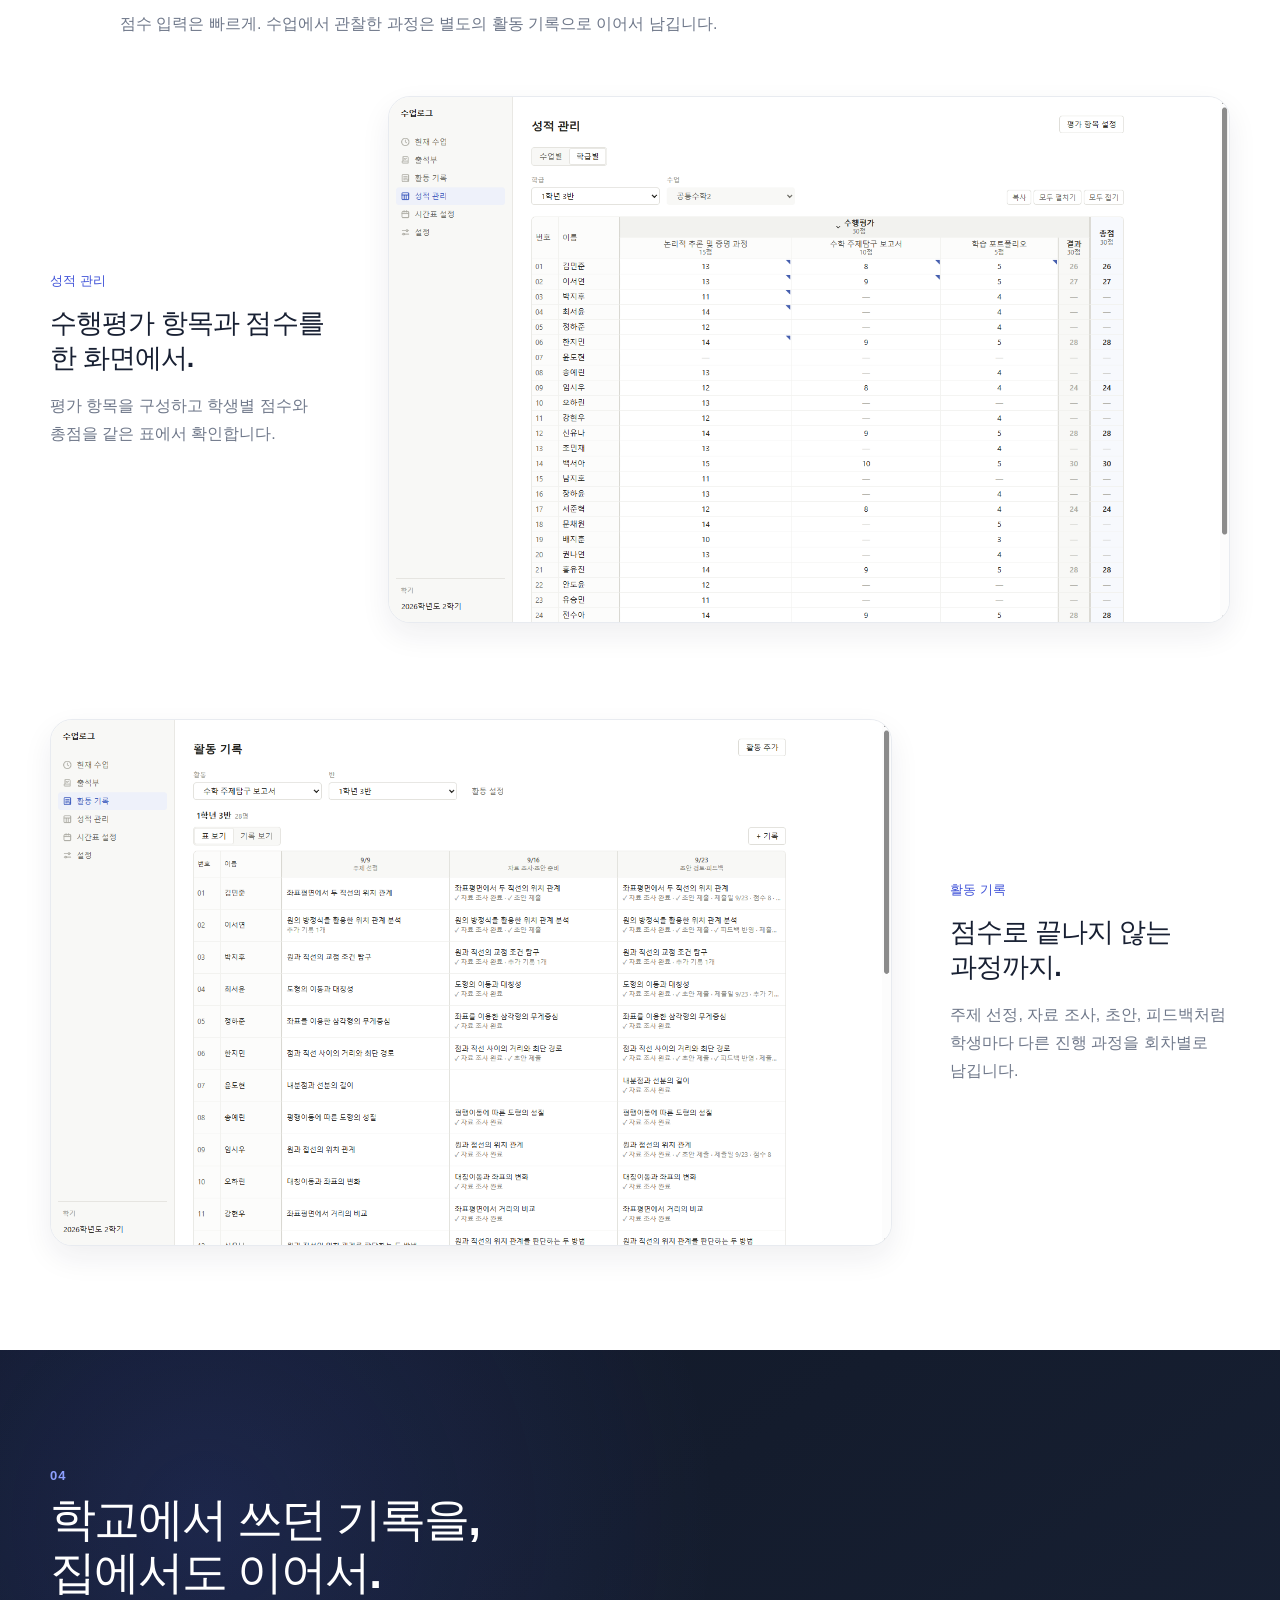
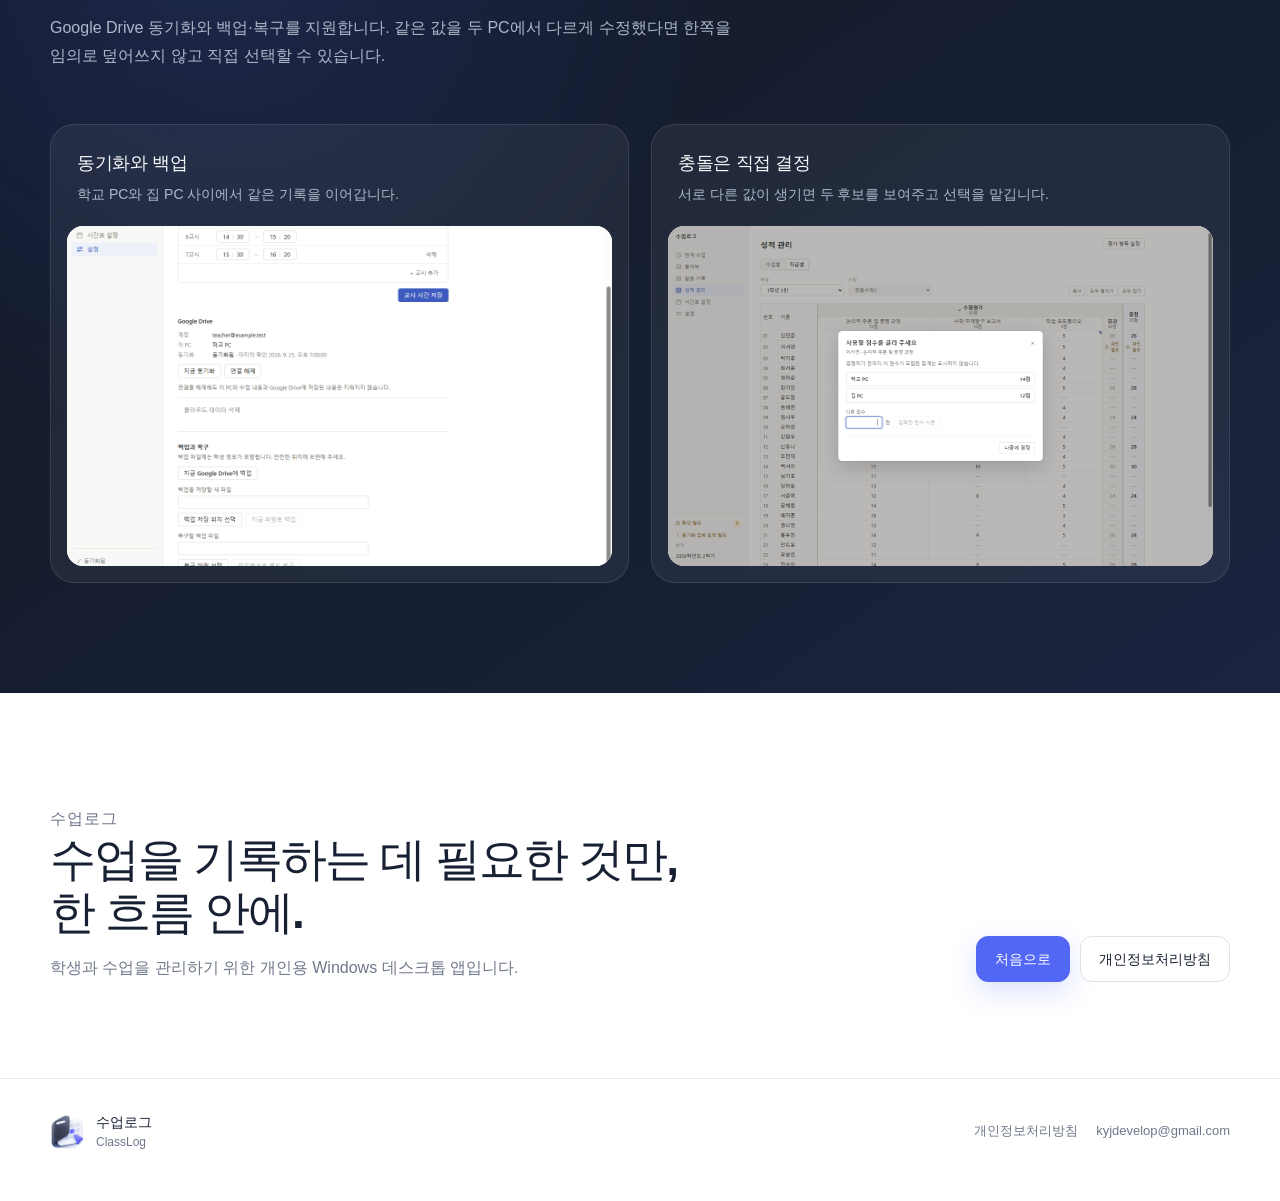
==== commit 4e742866: "Add files via upload" ====
--- a/classlog/index.html
+++ b/classlog/index.html
@@ -3,23 +3,26 @@
 <head>
   <meta charset="utf-8">
   <meta name="viewport" content="width=device-width, initial-scale=1">
-  <title>수업로그 — 교사의 수업 기록을 한 곳에서</title>
-  <meta name="description" content="학생 명단과 시간표부터 출결, 발표, 수행평가, 활동 기록, Google Drive 동기화까지. 수업의 흐름을 한 곳에서 관리하는 Windows 데스크톱 앱 수업로그.">
-  <meta name="theme-color" content="#f8f9fc">
+  <title>수업로그 — 수업 기록을 한 흐름 안에</title>
+  <meta name="description" content="학생 명단, 시간표, 출결과 발표, 수행평가, 활동 기록까지. 교사의 수업 기록을 학생 중심으로 이어주는 Windows 데스크톱 앱입니다.">
+  <meta name="theme-color" content="#ffffff">
+  <meta property="og:title" content="수업로그 — 수업 기록을 한 흐름 안에">
+  <meta property="og:description" content="출결부터 수행평가, 학생별 활동까지. 한 학기의 기록을 한 흐름으로 이어갑니다.">
+  <meta property="og:type" content="website">
+  <meta property="og:image" content="assets/screens/attendance.png">
   <link rel="icon" href="assets/icon.png">
   <link rel="stylesheet" href="styles.css">
   <script defer src="script.js"></script>
 </head>
 <body>
   <header class="site-header">
-    <div class="nav shell">
-      <a class="brand" href="#top">
+    <div class="shell header-inner">
+      <a class="brand" href="#top" aria-label="수업로그 처음으로">
         <img src="assets/icon.png" alt="" class="brand-icon">
         <span>수업로그</span>
       </a>
-      <nav class="nav-links" aria-label="주요 메뉴">
-        <a href="#workflow">기능</a>
-        <a href="#records">기록</a>
+      <nav class="top-nav" aria-label="주요 메뉴">
+        <a href="#product">기능</a>
         <a href="#sync">동기화</a>
         <a href="privacy.html">개인정보처리방침</a>
       </nav>
@@ -29,185 +32,167 @@
   <main id="top">
     <section class="hero shell">
       <div class="hero-copy">
-        <p class="overline">Windows desktop app for teachers</p>
-        <h1>교사의 수업 기록을<br>한 곳에서.</h1>
-        <p class="hero-lead">
-          학생 명단과 시간표를 준비하고, 수업 중 출결과 발표를 기록하고,
-          수행평가와 학생 활동까지 같은 흐름에서 관리합니다.
+        <p class="kicker">교사용 Windows 데스크톱 앱</p>
+        <h1>수업이 끝나도,<br>기록은 흩어지지 않게.</h1>
+        <p class="hero-description">
+          출결부터 수행평가, 학생별 활동까지.<br class="desktop-break">
+          한 학기의 수업 기록을 학생을 중심으로 이어갑니다.
         </p>
         <div class="hero-actions">
-          <a class="button button-primary" href="#workflow">수업로그 살펴보기</a>
-          <a class="button button-secondary" href="privacy.html">개인정보처리방침</a>
-        </div>
-      </div>
-
-      <figure class="product-shot hero-shot zoomable" data-src="assets/screens/attendance.png" data-title="출석부">
-        <div class="shot-topbar"><span></span><span></span><span></span><b>수업로그</b></div>
-        <img src="assets/screens/attendance.png" alt="1학년 3반 공통수학2의 출결과 발표를 기록하는 수업로그 출석부 화면">
+          <a class="button button-primary" href="#product">수업로그 살펴보기</a>
+          <a class="text-link" href="privacy.html">개인정보처리방침 <span aria-hidden="true">↗</span></a>
+        </div>
+      </div>
+
+      <figure class="product-frame hero-frame" data-zoom="assets/screens/attendance.png" data-title="출석부">
+        <img src="assets/screens/attendance.png" alt="수업로그 출석부 화면. 날짜별 출결과 발표 기록 및 누적 합계를 확인할 수 있습니다.">
       </figure>
-
-      <div class="hero-summary" aria-label="주요 기능">
-        <div><strong>학급·학생</strong><span>학년과 반별 명단 관리</span></div>
-        <div><strong>수업 기록</strong><span>출결·발표·메모 누적</span></div>
-        <div><strong>평가·활동</strong><span>점수와 과정 기록</span></div>
-        <div><strong>PC 동기화</strong><span>Google Drive로 이어서 사용</span></div>
-      </div>
-    </section>
-
-    <section class="section shell" id="workflow">
+    </section>
+
+    <section class="intro-strip shell" aria-label="핵심 기능">
+      <div><strong>학급·학생</strong><span>학년과 반별 명단 관리</span></div>
+      <div><strong>수업 기록</strong><span>출결·발표·메모 누적</span></div>
+      <div><strong>평가·활동</strong><span>점수와 과정 기록</span></div>
+      <div><strong>PC 동기화</strong><span>Google Drive로 이어서 사용</span></div>
+    </section>
+
+    <section class="section shell" id="product">
       <div class="section-heading">
-        <p class="section-number">01</p>
+        <span class="section-number">01</span>
         <div>
           <h2>수업 전에, 학급과 시간표를 준비합니다.</h2>
-          <p>학생 명단과 주간 시간표를 먼저 정리해두면 이후의 수업 기록이 같은 학급과 학생을 기준으로 이어집니다.</p>
-        </div>
-      </div>
-
-      <div class="feature-row">
-        <div class="feature-copy">
-          <span class="feature-kicker">학생 명단</span>
-          <h3>학년과 반을 오가며<br>학생을 바로 확인합니다.</h3>
-          <p>학급별 인원과 학생 번호·이름을 한눈에 확인하고, 이후 출석부·성적·활동 기록에서 같은 학생 데이터를 사용합니다.</p>
-        </div>
-        <figure class="product-shot zoomable" data-src="assets/screens/roster.png" data-title="학생 명단">
-          <div class="shot-topbar"><span></span><span></span><span></span><b>학생 명단</b></div>
-          <img src="assets/screens/roster.png" alt="1학년 3반 학생 명단 화면">
+          <p>학생 명단과 주간 시간표를 먼저 정리해두면 이후의 기록이 같은 학급과 학생을 기준으로 이어집니다.</p>
+        </div>
+      </div>
+
+      <div class="duo-grid">
+        <article class="media-story">
+          <figure class="product-frame" data-zoom="assets/screens/roster.png" data-title="학생 명단">
+            <img src="assets/screens/roster.png" alt="1학년 3반 학생 명단 화면">
+          </figure>
+          <div class="media-caption">
+            <strong>학생 명단</strong>
+            <span>학년과 반을 오가며 학생을 바로 확인합니다.</span>
+          </div>
+        </article>
+
+        <article class="media-story">
+          <figure class="product-frame" data-zoom="assets/screens/timetable.png" data-title="주간 시간표">
+            <img src="assets/screens/timetable.png" alt="공통수학2, 미적분Ⅰ, 확률과 통계 수업이 배치된 주간 시간표">
+          </figure>
+          <div class="media-caption">
+            <strong>주간 시간표</strong>
+            <span>실제 수업 시간표를 그대로 옮겨 한 주의 흐름을 확인합니다.</span>
+          </div>
+        </article>
+      </div>
+    </section>
+
+    <section class="section section-soft">
+      <div class="shell editorial-layout">
+        <div class="editorial-copy">
+          <span class="section-number">02</span>
+          <h2>수업하면서 바로 남깁니다.</h2>
+          <p>
+            날짜별 출결과 발표를 기록하고, 필요한 학생에게만 메모를 남깁니다.
+            한 번 남긴 기록은 학생별 누적 현황으로 이어집니다.
+          </p>
+          <div class="inline-features" aria-label="수업 기록 기능">
+            <span>출결</span><span>발표</span><span>메모</span><span>누적 합계</span>
+          </div>
+        </div>
+
+        <figure class="product-frame large-frame" data-zoom="assets/screens/attendance.png" data-title="출석부">
+          <img src="assets/screens/attendance.png" alt="출결과 발표 기록을 날짜별로 관리하는 출석부 화면">
         </figure>
       </div>
-
-      <div class="feature-row reverse">
-        <div class="feature-copy">
-          <span class="feature-kicker">주간 시간표</span>
-          <h3>실제 수업 시간표를<br>그대로 옮겨놓습니다.</h3>
-          <p>공통수학2, 미적분Ⅰ, 확률과 통계처럼 담당 수업을 요일과 교시별로 배치해 한 주의 수업 흐름을 확인할 수 있습니다.</p>
-        </div>
-        <figure class="product-shot zoomable" data-src="assets/screens/timetable.png" data-title="주간 시간표">
-          <div class="shot-topbar"><span></span><span></span><span></span><b>주간 시간표</b></div>
-          <img src="assets/screens/timetable.png" alt="주간 시간표 설정 화면">
-        </figure>
-      </div>
-    </section>
-
-    <section class="section band" id="records">
-      <div class="shell">
-        <div class="section-heading">
-          <p class="section-number">02</p>
-          <div>
-            <h2>수업 중의 기록을 빠르게 남깁니다.</h2>
-            <p>날짜별로 출결과 발표를 기록하고, 필요한 학생에게만 메모를 남겨 수업의 순간을 누적합니다.</p>
-          </div>
-        </div>
-
-        <figure class="product-shot full-shot zoomable" data-src="assets/screens/attendance.png" data-title="출석부">
-          <div class="shot-topbar"><span></span><span></span><span></span><b>출석부</b></div>
-          <img src="assets/screens/attendance.png" alt="날짜별 출결과 발표 기록을 보여주는 출석부 화면">
-        </figure>
-
-        <div class="record-notes">
-          <article><strong>출결</strong><p>출석·지각·조퇴·결석을 날짜별로 확인합니다.</p></article>
-          <article><strong>발표</strong><p>발표 횟수와 수업 참여 기록을 학생별로 누적합니다.</p></article>
-          <article><strong>메모</strong><p>특이사항이 있는 학생에게만 필요한 관찰 기록을 남깁니다.</p></article>
-        </div>
-      </div>
     </section>
 
     <section class="section shell">
-      <div class="section-heading">
-        <p class="section-number">03</p>
+      <div class="section-heading compact-heading">
+        <span class="section-number">03</span>
         <div>
-          <h2>평가는 표처럼 빠르게, 결과는 학생별로.</h2>
-          <p>수행평가 항목을 구성하고 점수를 바로 입력하면서 진행 중인 평가와 결과를 같은 화면에서 관리합니다.</p>
-        </div>
-      </div>
-
-      <figure class="product-shot full-shot zoomable" data-src="assets/screens/assessment.png" data-title="성적 관리">
-        <div class="shot-topbar"><span></span><span></span><span></span><b>성적 관리</b></div>
-        <img src="assets/screens/assessment.png" alt="공통수학2 수행평가 점수를 관리하는 성적 관리 화면">
-      </figure>
-
-      <div class="inline-tags" aria-label="수행평가 예시">
-        <span>논리적 추론 및 증명 과정</span>
-        <span>수학 주제탐구 보고서</span>
-        <span>학습 포트폴리오</span>
-      </div>
-    </section>
-
-    <section class="section band">
-      <div class="shell">
-        <div class="section-heading">
-          <p class="section-number">04</p>
-          <div>
-            <h2>점수로 끝나지 않는 과정도 기록합니다.</h2>
-            <p>활동 기록에서는 학생별 탐구 주제와 진행 과정을 회차별로 쌓아갑니다. 제출 여부, 날짜, 점수, 메모처럼 필요한 필드를 직접 구성할 수 있습니다.</p>
-          </div>
-        </div>
-
-        <figure class="product-shot full-shot zoomable" data-src="assets/screens/activities.png" data-title="활동 기록">
-          <div class="shot-topbar"><span></span><span></span><span></span><b>활동 기록</b></div>
-          <img src="assets/screens/activities.png" alt="수학 주제탐구 보고서의 진행 과정을 학생별로 기록하는 활동 기록 화면">
-        </figure>
-      </div>
-    </section>
-
-    <section class="section shell" id="sync">
-      <div class="section-heading">
-        <p class="section-number">05</p>
-        <div>
-          <h2>학교 PC에서 쓰던 기록을 집에서도 이어갑니다.</h2>
-          <p>Google Drive 동기화와 백업·복구 기능을 사용해 여러 PC에서 같은 수업 데이터를 이어서 관리할 수 있습니다.</p>
-        </div>
-      </div>
-
-      <div class="sync-grid">
-        <figure class="product-shot zoomable" data-src="assets/screens/settings.png" data-title="Google Drive 동기화와 백업">
-          <div class="shot-topbar"><span></span><span></span><span></span><b>동기화 · 백업</b></div>
-          <img src="assets/screens/settings.png" alt="Google Drive 동기화와 백업 및 복구 설정 화면">
-        </figure>
-
-        <div class="sync-copy">
-          <div class="sync-step"><span>1</span><div><strong>PC에서 기록</strong><p>인터넷 연결 여부와 관계없이 작업 흐름을 유지합니다.</p></div></div>
-          <div class="sync-step"><span>2</span><div><strong>Google Drive로 동기화</strong><p>사용자가 연결한 Google 계정의 Drive를 이용합니다.</p></div></div>
-          <div class="sync-step"><span>3</span><div><strong>다른 PC에서 이어서</strong><p>학교 PC와 집 PC에서 같은 기록을 이어서 사용할 수 있습니다.</p></div></div>
-          <a class="text-link" href="privacy.html">데이터 처리 방식 자세히 보기 →</a>
-        </div>
-      </div>
-    </section>
-
-    <section class="section band">
-      <div class="shell conflict-layout">
-        <div class="conflict-copy">
-          <p class="section-number">06</p>
-          <h2>두 PC에서 같은 값을 바꿔도 한쪽을 임의로 버리지 않습니다.</h2>
-          <p>같은 평가 점수가 서로 다르게 수정되면 두 값을 함께 보여주고, 사용자가 어떤 값을 사용할지 결정할 수 있습니다.</p>
-          <ul>
-            <li>학교 PC와 집 PC의 후보 값을 함께 표시</li>
-            <li>직접 다른 값을 입력해 결정 가능</li>
-            <li>당장 정하지 않고 나중에 결정 가능</li>
-          </ul>
-        </div>
-        <figure class="product-shot zoomable" data-src="assets/screens/conflict.png" data-title="충돌 해결">
-          <div class="shot-topbar"><span></span><span></span><span></span><b>충돌 해결</b></div>
-          <img src="assets/screens/conflict.png" alt="학교 PC와 집 PC에서 서로 다르게 수정된 점수를 선택하는 충돌 해결 화면">
-        </figure>
-      </div>
-    </section>
-
-    <section class="final-cta shell">
+          <h2>평가는 표로, 학생은 흐름으로.</h2>
+          <p>점수 입력은 빠르게. 수업에서 관찰한 과정은 별도의 활동 기록으로 이어서 남깁니다.</p>
+        </div>
+      </div>
+
+      <div class="stacked-showcase">
+        <article class="showcase-row">
+          <div class="showcase-copy">
+            <span class="micro-label">성적 관리</span>
+            <h3>수행평가 항목과 점수를 한 화면에서.</h3>
+            <p>평가 항목을 구성하고 학생별 점수와 총점을 같은 표에서 확인합니다.</p>
+          </div>
+          <figure class="product-frame showcase-frame" data-zoom="assets/screens/assessment.png" data-title="성적 관리">
+            <img src="assets/screens/assessment.png" alt="공통수학2 수행평가 항목과 학생별 점수를 관리하는 화면">
+          </figure>
+        </article>
+
+        <article class="showcase-row reverse">
+          <div class="showcase-copy">
+            <span class="micro-label">활동 기록</span>
+            <h3>점수로 끝나지 않는 과정까지.</h3>
+            <p>주제 선정, 자료 조사, 초안, 피드백처럼 학생마다 다른 진행 과정을 회차별로 남깁니다.</p>
+          </div>
+          <figure class="product-frame showcase-frame" data-zoom="assets/screens/activities.png" data-title="활동 기록">
+            <img src="assets/screens/activities.png" alt="학생별 수학 주제탐구 보고서 진행 과정을 기록하는 활동 기록 화면">
+          </figure>
+        </article>
+      </div>
+    </section>
+
+    <section class="sync-section" id="sync">
+      <div class="shell sync-inner">
+        <div class="sync-heading">
+          <span class="section-number light">04</span>
+          <h2>학교에서 쓰던 기록을,<br>집에서도 이어서.</h2>
+          <p>
+            Google Drive 동기화와 백업·복구를 지원합니다. 같은 값을 두 PC에서 다르게 수정했다면 한쪽을 임의로 덮어쓰지 않고 직접 선택할 수 있습니다.
+          </p>
+        </div>
+
+        <div class="sync-grid">
+          <article class="sync-panel">
+            <div class="sync-panel-copy">
+              <strong>동기화와 백업</strong>
+              <span>학교 PC와 집 PC 사이에서 같은 기록을 이어갑니다.</span>
+            </div>
+            <figure class="dark-frame" data-zoom="assets/screens/settings.png" data-title="동기화 및 백업 설정">
+              <img src="assets/screens/settings.png" alt="Google Drive 동기화 및 백업 복구 설정 화면">
+            </figure>
+          </article>
+
+          <article class="sync-panel">
+            <div class="sync-panel-copy">
+              <strong>충돌은 직접 결정</strong>
+              <span>서로 다른 값이 생기면 두 후보를 보여주고 선택을 맡깁니다.</span>
+            </div>
+            <figure class="dark-frame" data-zoom="assets/screens/conflict.png" data-title="충돌 해결">
+              <img src="assets/screens/conflict.png" alt="학교 PC와 집 PC에서 서로 다르게 수정된 점수를 직접 선택하는 충돌 해결 화면">
+            </figure>
+          </article>
+        </div>
+      </div>
+    </section>
+
+    <section class="closing shell">
       <div>
+        <p class="kicker">수업로그</p>
         <h2>수업을 기록하는 데 필요한 것만,<br>한 흐름 안에.</h2>
-        <p>수업로그는 학생과 수업을 관리하기 위한 개인용 Windows 데스크톱 앱입니다.</p>
-      </div>
-      <div class="final-actions">
+        <p>학생과 수업을 관리하기 위한 개인용 Windows 데스크톱 앱입니다.</p>
+      </div>
+      <div class="closing-actions">
         <a class="button button-primary" href="#top">처음으로</a>
-        <a class="button button-secondary" href="privacy.html">개인정보처리방침</a>
+        <a class="button button-ghost" href="privacy.html">개인정보처리방침</a>
       </div>
     </section>
   </main>
 
-  <footer class="footer">
+  <footer class="site-footer">
     <div class="shell footer-inner">
       <div class="footer-brand">
-        <img src="assets/icon.png" alt="" class="brand-icon small">
+        <img src="assets/icon.png" alt="" class="footer-icon">
         <div><strong>수업로그</strong><span>ClassLog</span></div>
       </div>
       <div class="footer-links">
@@ -217,7 +202,7 @@
     </div>
   </footer>
 
-  <dialog id="lightbox" class="lightbox">
+  <dialog class="lightbox" id="lightbox">
     <button type="button" class="lightbox-close" aria-label="닫기">×</button>
     <p class="lightbox-title"></p>
     <img class="lightbox-image" src="" alt="">
--- a/classlog/styles.css
+++ b/classlog/styles.css
@@ -1,310 +1,458 @@
 :root {
   color-scheme: light;
-  --bg: #f8f9fc;
-  --surface: #ffffff;
-  --surface-soft: #f3f5fb;
-  --text: #182033;
-  --muted: #667085;
-  --line: #e5e8f0;
-  --accent: #5166f5;
-  --accent-2: #795df5;
-  --accent-soft: #eef1ff;
-  --shadow: 0 22px 55px rgba(30, 42, 72, .11);
-  --shadow-soft: 0 10px 28px rgba(30, 42, 72, .07);
-  --radius: 22px;
-  --shell: min(1420px, calc(100% - 56px));
+  --ink: #182033;
+  --ink-soft: #303a51;
+  --muted: #6f788a;
+  --muted-light: #98a0ae;
+  --line: #e8ebf0;
+  --line-strong: #dde1e8;
+  --paper: #ffffff;
+  --soft: #f7f8fb;
+  --soft-blue: #f2f5ff;
+  --accent: #5268f5;
+  --accent-dark: #3f52d8;
+  --navy: #111827;
+  --navy-2: #182235;
+  --shadow: 0 24px 60px rgba(22, 32, 51, .10);
+  --shadow-soft: 0 12px 30px rgba(22, 32, 51, .07);
+  --radius: 24px;
+  --shell: min(1180px, calc(100% - 48px));
 }
 
 * { box-sizing: border-box; }
 html { scroll-behavior: smooth; }
 body {
   margin: 0;
+  min-height: 100vh;
+  background: var(--paper);
+  color: var(--ink);
   font-family: Inter, Pretendard, -apple-system, BlinkMacSystemFont, "Segoe UI", "Noto Sans KR", Roboto, Helvetica, Arial, sans-serif;
-  color: var(--text);
-  background: var(--bg);
-  line-height: 1.65;
+  font-synthesis: none;
   -webkit-font-smoothing: antialiased;
-}
-body, p, h1, h2, h3, li, a, span, strong { word-break: keep-all; }
-img { display: block; max-width: 100%; }
+  line-height: 1.6;
+}
+
+body, p, h1, h2, h3, span, a, strong, li {
+  word-break: keep-all;
+  overflow-wrap: normal;
+}
+
+img { display: block; width: 100%; }
 a { color: inherit; text-decoration: none; }
-
 .shell { width: var(--shell); margin: 0 auto; }
 
 .site-header {
   position: sticky;
   top: 0;
-  z-index: 50;
-  background: rgba(248,249,252,.88);
-  backdrop-filter: blur(16px);
-  border-bottom: 1px solid rgba(229,232,240,.78);
-}
-.nav {
-  min-height: 70px;
+  z-index: 30;
+  background: rgba(255, 255, 255, .86);
+  backdrop-filter: blur(18px);
+  border-bottom: 1px solid rgba(232, 235, 240, .85);
+}
+.header-inner {
+  height: 72px;
   display: flex;
   align-items: center;
   justify-content: space-between;
   gap: 24px;
 }
-.brand { display: inline-flex; align-items: center; gap: 11px; font-size: 16px; font-weight: 800; letter-spacing: -.02em; }
-.brand-icon { width: 38px; height: 38px; object-fit: contain; }
-.brand-icon.small { width: 34px; height: 34px; }
-.nav-links { display: flex; gap: 26px; align-items: center; }
-.nav-links a { color: #566178; font-size: 14px; font-weight: 650; }
-.nav-links a:hover { color: var(--text); }
+.brand {
+  display: inline-flex;
+  align-items: center;
+  gap: 10px;
+  font-weight: 800;
+  letter-spacing: -.025em;
+}
+.brand-icon {
+  width: 38px;
+  height: 38px;
+  border-radius: 11px;
+}
+.top-nav {
+  display: flex;
+  align-items: center;
+  gap: 26px;
+  font-size: 14px;
+  color: var(--muted);
+  font-weight: 650;
+}
+.top-nav a:hover { color: var(--ink); }
 
 .hero {
-  padding: 82px 0 68px;
-}
-.hero-copy { max-width: 820px; }
-.overline {
-  margin: 0 0 14px;
-  color: var(--accent);
+  padding: 104px 0 40px;
+}
+.hero-copy {
+  max-width: 900px;
+  margin-bottom: 54px;
+}
+.kicker {
+  margin: 0 0 18px;
+  color: var(--accent-dark);
   font-size: 13px;
   font-weight: 800;
-  letter-spacing: .055em;
+  letter-spacing: .06em;
   text-transform: uppercase;
 }
 .hero h1 {
   margin: 0;
-  font-size: clamp(44px, 4.7vw, 66px);
-  line-height: 1.06;
-  letter-spacing: -.047em;
-}
-.hero-lead {
-  max-width: 760px;
-  margin: 22px 0 0;
+  max-width: 780px;
+  font-size: clamp(48px, 6.4vw, 76px);
+  line-height: 1.04;
+  letter-spacing: -.055em;
+  text-wrap: balance;
+}
+.hero-description {
+  margin: 26px 0 0;
+  max-width: 780px;
   color: var(--muted);
-  font-size: clamp(18px, 1.6vw, 21px);
+  font-size: clamp(18px, 2vw, 22px);
   line-height: 1.75;
 }
-.hero-actions { display: flex; gap: 10px; flex-wrap: wrap; margin-top: 28px; }
+.hero-actions {
+  display: flex;
+  align-items: center;
+  flex-wrap: wrap;
+  gap: 20px;
+  margin-top: 30px;
+}
 .button {
   display: inline-flex;
   align-items: center;
   justify-content: center;
   min-height: 46px;
   padding: 0 18px;
-  border-radius: 13px;
-  border: 1px solid var(--line);
+  border-radius: 12px;
+  border: 1px solid var(--line-strong);
   font-size: 14px;
   font-weight: 750;
-}
-.button-primary { color: #fff; border-color: transparent; background: linear-gradient(135deg, var(--accent), var(--accent-2)); box-shadow: 0 10px 24px rgba(81,102,245,.22); }
-.button-secondary { background: #fff; }
-
-.product-shot {
+  transition: transform .16s ease, box-shadow .16s ease, background .16s ease;
+}
+.button:hover { transform: translateY(-1px); }
+.button-primary {
+  color: #fff;
+  border-color: var(--accent);
+  background: var(--accent);
+  box-shadow: 0 10px 28px rgba(82, 104, 245, .20);
+}
+.button-primary:hover { background: var(--accent-dark); }
+.button-ghost { background: #fff; }
+.text-link {
+  color: var(--ink-soft);
+  font-size: 14px;
+  font-weight: 700;
+}
+.text-link:hover { color: var(--accent-dark); }
+
+.product-frame {
   margin: 0;
+  overflow: hidden;
   border: 1px solid var(--line);
   border-radius: var(--radius);
-  overflow: hidden;
   background: #fff;
   box-shadow: var(--shadow);
-}
-.product-shot img { width: 100%; height: auto; }
-.zoomable { cursor: zoom-in; }
-.shot-topbar {
-  height: 38px;
-  padding: 0 15px;
-  display: flex;
-  align-items: center;
-  gap: 7px;
-  background: #f7f8fb;
+  cursor: zoom-in;
+}
+.hero-frame img,
+.large-frame img,
+.showcase-frame img {
+  object-fit: cover;
+  object-position: top left;
+}
+.hero-frame img { aspect-ratio: 16 / 10; }
+
+.intro-strip {
+  display: grid;
+  grid-template-columns: repeat(4, 1fr);
+  margin-top: 22px;
+  padding: 22px 0 68px;
   border-bottom: 1px solid var(--line);
 }
-.shot-topbar span { width: 9px; height: 9px; border-radius: 50%; background: #d6dae4; }
-.shot-topbar b { margin-left: 6px; color: #7a8498; font-size: 11px; font-weight: 650; }
-.hero-shot { margin-top: 54px; }
-.hero-summary {
-  margin-top: 22px;
-  display: grid;
-  grid-template-columns: repeat(4, 1fr);
-  border: 1px solid var(--line);
-  background: rgba(255,255,255,.88);
-  border-radius: 18px;
+.intro-strip > div {
+  padding: 0 22px;
+  border-right: 1px solid var(--line);
+}
+.intro-strip > div:first-child { padding-left: 0; }
+.intro-strip > div:last-child { border-right: 0; }
+.intro-strip strong,
+.intro-strip span { display: block; }
+.intro-strip strong { font-size: 15px; margin-bottom: 4px; }
+.intro-strip span { color: var(--muted); font-size: 13px; }
+
+.section { padding: 104px 0; }
+.section-soft {
+  background: linear-gradient(180deg, #fafbfe, #f7f8fb);
+  border-top: 1px solid #f1f3f7;
+  border-bottom: 1px solid #f1f3f7;
+}
+.section-heading {
+  display: grid;
+  grid-template-columns: 50px minmax(0, 780px);
+  gap: 20px;
+  align-items: start;
+  margin-bottom: 46px;
+}
+.compact-heading { margin-bottom: 58px; }
+.section-number {
+  display: inline-block;
+  padding-top: 6px;
+  color: var(--accent-dark);
+  font-size: 13px;
+  font-weight: 900;
+  letter-spacing: .08em;
+}
+.section-number.light { color: #8ea0ff; }
+.section-heading h2,
+.editorial-copy h2,
+.sync-heading h2,
+.closing h2 {
+  margin: 0;
+  font-size: clamp(32px, 4vw, 46px);
+  line-height: 1.14;
+  letter-spacing: -.042em;
+  text-wrap: balance;
+}
+.section-heading p,
+.editorial-copy p,
+.showcase-copy p,
+.sync-heading p,
+.closing p {
+  margin: 16px 0 0;
+  color: var(--muted);
+  font-size: 16px;
+  line-height: 1.75;
+}
+
+.duo-grid {
+  display: grid;
+  grid-template-columns: 1fr 1fr;
+  gap: 26px;
+}
+.media-story .product-frame {
+  border-radius: 20px;
+  box-shadow: var(--shadow-soft);
+}
+.media-story img { aspect-ratio: 16 / 10; object-fit: cover; object-position: top left; }
+.media-caption { padding: 18px 2px 0; }
+.media-caption strong,
+.media-caption span { display: block; }
+.media-caption strong { font-size: 18px; letter-spacing: -.025em; }
+.media-caption span { margin-top: 5px; color: var(--muted); font-size: 14px; }
+
+.editorial-layout {
+  display: grid;
+  grid-template-columns: 320px minmax(0, 1fr);
+  gap: 70px;
+  align-items: center;
+}
+.editorial-copy h2 { margin-top: 6px; }
+.inline-features {
+  display: flex;
+  flex-wrap: wrap;
+  gap: 8px 12px;
+  margin-top: 26px;
+}
+.inline-features span {
+  color: var(--ink-soft);
+  font-size: 13px;
+  font-weight: 750;
+}
+.inline-features span:not(:last-child)::after {
+  content: "·";
+  margin-left: 12px;
+  color: #b6bdc9;
+}
+.large-frame { border-radius: 22px; box-shadow: var(--shadow-soft); }
+.large-frame img { aspect-ratio: 16 / 10; }
+
+.stacked-showcase { display: grid; gap: 96px; }
+.showcase-row {
+  display: grid;
+  grid-template-columns: 280px minmax(0, 1fr);
+  gap: 58px;
+  align-items: center;
+}
+.showcase-row.reverse {
+  grid-template-columns: minmax(0, 1fr) 280px;
+}
+.showcase-row.reverse .showcase-copy { order: 2; }
+.showcase-row.reverse .showcase-frame { order: 1; }
+.micro-label {
+  display: block;
+  margin-bottom: 14px;
+  color: var(--accent-dark);
+  font-size: 13px;
+  font-weight: 800;
+}
+.showcase-copy h3 {
+  margin: 0;
+  font-size: 27px;
+  line-height: 1.3;
+  letter-spacing: -.035em;
+}
+.showcase-frame {
+  border-radius: 22px;
+  box-shadow: var(--shadow-soft);
+}
+.showcase-frame img { aspect-ratio: 16 / 10; }
+
+.sync-section {
+  padding: 110px 0;
+  background:
+    radial-gradient(circle at 16% 18%, rgba(82,104,245,.16), transparent 32rem),
+    linear-gradient(145deg, #111827, #172033 68%, #1a2440);
+  color: #f8fafc;
+}
+.sync-inner { display: grid; gap: 54px; }
+.sync-heading { max-width: 780px; }
+.sync-heading h2 { margin-top: 6px; color: #fff; }
+.sync-heading p { color: #aeb8c9; max-width: 720px; }
+.sync-grid {
+  display: grid;
+  grid-template-columns: 1fr 1fr;
+  gap: 22px;
+}
+.sync-panel {
   overflow: hidden;
-  box-shadow: var(--shadow-soft);
-}
-.hero-summary > div { padding: 18px 20px; border-right: 1px solid var(--line); }
-.hero-summary > div:last-child { border-right: 0; }
-.hero-summary strong { display: block; font-size: 15px; }
-.hero-summary span { display: block; margin-top: 2px; color: var(--muted); font-size: 13px; }
-
-.section { padding: 72px 0; }
-.band { background: #f2f4fa; border-top: 1px solid #eceef4; border-bottom: 1px solid #eceef4; }
-.section-heading {
-  display: grid;
-  grid-template-columns: 58px minmax(0, 900px);
-  gap: 16px;
-  align-items: start;
-  margin-bottom: 36px;
-}
-.section-number { margin: 3px 0 0; color: var(--accent); font-size: 14px; font-weight: 850; letter-spacing: .04em; }
-.section-heading h2,
-.conflict-copy h2,
-.final-cta h2 {
-  margin: 0;
-  font-size: clamp(30px, 3.1vw, 42px);
-  line-height: 1.18;
-  letter-spacing: -.038em;
-}
-.section-heading p:not(.section-number),
-.conflict-copy > p,
-.final-cta p {
-  max-width: 820px;
-  margin: 12px 0 0;
-  color: var(--muted);
-  font-size: 17px;
-}
-
-.feature-row {
-  display: grid;
-  grid-template-columns: 330px minmax(0, 1fr);
-  gap: 34px;
-  align-items: center;
-  margin-top: 28px;
-}
-.feature-row + .feature-row { margin-top: 54px; }
-.feature-row.reverse { grid-template-columns: minmax(0, 1fr) 330px; }
-.feature-row.reverse .feature-copy { order: 2; }
-.feature-row.reverse .product-shot { order: 1; }
-.feature-kicker { color: var(--accent); font-size: 13px; font-weight: 800; }
-.feature-copy h3 { margin: 9px 0 10px; font-size: 27px; line-height: 1.26; letter-spacing: -.03em; }
-.feature-copy p { margin: 0; color: var(--muted); font-size: 15px; }
-
-.full-shot { width: 100%; }
-.record-notes {
-  display: grid;
-  grid-template-columns: repeat(3, 1fr);
-  gap: 14px;
-  margin-top: 18px;
-}
-.record-notes article {
-  padding: 18px 20px;
-  border: 1px solid var(--line);
-  border-radius: 16px;
-  background: rgba(255,255,255,.82);
-}
-.record-notes strong { font-size: 15px; }
-.record-notes p { margin: 5px 0 0; color: var(--muted); font-size: 14px; }
-.inline-tags { display: flex; gap: 9px; flex-wrap: wrap; margin-top: 18px; }
-.inline-tags span { padding: 9px 12px; border: 1px solid var(--line); border-radius: 999px; background: #fff; color: #4e5971; font-size: 13px; font-weight: 650; }
-
-.sync-grid {
-  display: grid;
-  grid-template-columns: minmax(0, 1.35fr) minmax(320px, .65fr);
-  gap: 32px;
-  align-items: start;
-}
-.sync-copy { display: grid; gap: 12px; }
-.sync-step {
-  display: grid;
-  grid-template-columns: 36px 1fr;
-  gap: 13px;
-  padding: 16px;
-  border: 1px solid var(--line);
+  border: 1px solid rgba(255,255,255,.10);
+  border-radius: 24px;
+  background: rgba(255,255,255,.055);
+}
+.sync-panel-copy { padding: 24px 26px 20px; }
+.sync-panel-copy strong,
+.sync-panel-copy span { display: block; }
+.sync-panel-copy strong { font-size: 18px; letter-spacing: -.02em; }
+.sync-panel-copy span { margin-top: 5px; color: #aeb8c9; font-size: 14px; }
+.dark-frame {
+  margin: 0 16px 16px;
+  overflow: hidden;
   border-radius: 16px;
   background: #fff;
-}
-.sync-step > span { width: 36px; height: 36px; display: grid; place-items: center; border-radius: 11px; background: var(--accent-soft); color: var(--accent); font-weight: 800; }
-.sync-step strong { display: block; font-size: 15px; }
-.sync-step p { margin: 4px 0 0; color: var(--muted); font-size: 14px; }
-.text-link { margin-top: 6px; color: var(--accent); font-size: 14px; font-weight: 750; }
-
-.conflict-layout {
-  display: grid;
-  grid-template-columns: 440px minmax(0, 1fr);
-  gap: 34px;
-  align-items: center;
-}
-.conflict-copy .section-number { margin-bottom: 10px; }
-.conflict-copy ul { margin: 18px 0 0; padding-left: 19px; color: #4f5a71; }
-.conflict-copy li { margin: 7px 0; font-size: 14px; }
-
-.final-cta {
-  padding: 72px 0 82px;
-  display: flex;
+  cursor: zoom-in;
+}
+.dark-frame img {
+  aspect-ratio: 16 / 10;
+  object-fit: cover;
+  object-position: top left;
+}
+.sync-panel:first-child .dark-frame img { object-position: 50% 72%; }
+
+.closing {
+  display: flex;
+  align-items: flex-end;
   justify-content: space-between;
-  gap: 30px;
-  align-items: flex-end;
-}
-.final-actions { display: flex; gap: 10px; flex-wrap: wrap; }
-
-.footer { padding: 26px 0 36px; border-top: 1px solid var(--line); background: #fff; }
-.footer-inner { display: flex; justify-content: space-between; gap: 24px; align-items: center; }
-.footer-brand { display: flex; gap: 10px; align-items: center; }
-.footer-brand strong { display: block; font-size: 14px; }
-.footer-brand span { display: block; color: var(--muted); font-size: 12px; }
-.footer-links { display: flex; gap: 20px; flex-wrap: wrap; }
-.footer-links a { color: var(--muted); font-size: 13px; }
-
-.policy-shell { padding: 48px 0 80px; }
-.policy-card { max-width: 900px; margin: 0 auto; padding: 40px 44px; background: #fff; border: 1px solid var(--line); border-radius: 24px; box-shadow: var(--shadow-soft); }
-.policy-card h1 { margin: 0 0 10px; font-size: 44px; letter-spacing: -.04em; }
-.policy-intro { color: var(--muted); font-size: 17px; }
-.policy-card h2 { margin: 32px 0 10px; font-size: 21px; letter-spacing: -.025em; }
-.policy-card p, .policy-card li { color: #566178; }
-.policy-card li { margin: 6px 0; }
-.policy-contact a { color: var(--accent); font-weight: 750; }
-.policy-date { margin-top: 36px; font-size: 13px; color: #8b94a6 !important; }
+  gap: 40px;
+  padding: 96px 0;
+}
+.closing > div:first-child { max-width: 760px; }
+.closing-actions { display: flex; gap: 10px; flex-wrap: wrap; }
+
+.site-footer {
+  border-top: 1px solid var(--line);
+  padding: 32px 0 48px;
+}
+.footer-inner {
+  display: flex;
+  align-items: center;
+  justify-content: space-between;
+  gap: 26px;
+}
+.footer-brand { display: flex; align-items: center; gap: 12px; }
+.footer-icon { width: 34px; height: 34px; border-radius: 9px; }
+.footer-brand strong,
+.footer-brand span { display: block; }
+.footer-brand strong { font-size: 14px; }
+.footer-brand span { color: var(--muted); font-size: 12px; }
+.footer-links { display: flex; gap: 18px; color: var(--muted); font-size: 13px; }
+.footer-links a:hover { color: var(--ink); }
 
 .lightbox {
-  width: min(1500px, calc(100% - 30px));
-  max-height: calc(100vh - 30px);
-  padding: 20px;
+  width: min(1320px, calc(100vw - 32px));
+  max-height: calc(100vh - 32px);
+  padding: 16px;
   border: 0;
-  border-radius: 20px;
+  border-radius: 22px;
   background: #fff;
-  box-shadow: 0 35px 100px rgba(0,0,0,.25);
-}
-.lightbox::backdrop { background: rgba(17,24,39,.72); backdrop-filter: blur(6px); }
-.lightbox-title { margin: 0 0 12px; font-size: 14px; font-weight: 750; }
-.lightbox-image { width: 100%; max-height: calc(100vh - 110px); object-fit: contain; border: 1px solid var(--line); border-radius: 12px; }
-.lightbox-close { position: absolute; right: 16px; top: 8px; border: 0; background: transparent; font-size: 30px; color: #667085; cursor: pointer; }
-
-@media (max-width: 1050px) {
-  :root { --shell: min(100% - 36px, 1420px); }
-  .hero-summary { grid-template-columns: repeat(2, 1fr); }
-  .hero-summary > div:nth-child(2) { border-right: 0; }
-  .hero-summary > div:nth-child(-n+2) { border-bottom: 1px solid var(--line); }
-  .feature-row,
-  .feature-row.reverse,
-  .sync-grid,
-  .conflict-layout { grid-template-columns: 1fr; }
-  .feature-row.reverse .feature-copy,
-  .feature-row.reverse .product-shot { order: initial; }
-  .final-cta { align-items: flex-start; flex-direction: column; }
-}
-
-@media (max-width: 720px) {
-  :root { --shell: min(100% - 26px, 1420px); }
-  .nav { min-height: 64px; }
+  box-shadow: 0 40px 110px rgba(0,0,0,.28);
+}
+.lightbox::backdrop { background: rgba(10,15,25,.72); backdrop-filter: blur(7px); }
+.lightbox-title { margin: 0 40px 12px 2px; font-size: 14px; font-weight: 800; }
+.lightbox-image { max-height: calc(100vh - 105px); object-fit: contain; border-radius: 12px; border: 1px solid var(--line); }
+.lightbox-close {
+  position: absolute;
+  right: 14px;
+  top: 8px;
+  border: 0;
+  background: transparent;
+  color: #687386;
+  font-size: 28px;
+  cursor: pointer;
+}
+
+/* privacy */
+.policy-page { background: #f8f9fb; }
+.policy-shell { width: min(860px, calc(100% - 40px)); margin: 0 auto; padding: 62px 0 90px; }
+.policy-card {
+  padding: 38px 42px;
+  border: 1px solid var(--line);
+  border-radius: 24px;
+  background: #fff;
+  box-shadow: var(--shadow-soft);
+}
+.policy-card h1 { margin: 0 0 8px; font-size: clamp(34px, 5vw, 50px); letter-spacing: -.045em; }
+.policy-card h2 { margin: 34px 0 10px; font-size: 21px; letter-spacing: -.025em; }
+.policy-card p, .policy-card li { color: #596579; font-size: 15px; line-height: 1.75; }
+.policy-card a { color: var(--accent-dark); }
+.policy-date { margin-top: 0; color: var(--muted-light) !important; font-size: 13px !important; }
+.policy-note { margin: 24px 0 0; padding: 16px 18px; border-radius: 14px; background: var(--soft-blue); color: #4a5887; }
+
+@media (max-width: 980px) {
+  .intro-strip { grid-template-columns: 1fr 1fr; gap: 20px 0; }
+  .intro-strip > div:nth-child(2) { border-right: 0; }
+  .intro-strip > div:nth-child(3) { padding-left: 0; }
+  .editorial-layout,
+  .showcase-row,
+  .showcase-row.reverse { grid-template-columns: 1fr; gap: 34px; }
+  .showcase-row.reverse .showcase-copy,
+  .showcase-row.reverse .showcase-frame { order: initial; }
+  .showcase-copy { max-width: 650px; }
+  .sync-grid { grid-template-columns: 1fr; }
+  .closing { align-items: flex-start; flex-direction: column; }
+}
+
+@media (max-width: 760px) {
+  :root { --shell: min(100% - 28px, 1180px); }
+  .header-inner { height: 64px; }
   .brand-icon { width: 34px; height: 34px; }
-  .nav-links a:not(:last-child) { display: none; }
-  .hero { padding: 54px 0 48px; }
-  .hero h1 { font-size: clamp(40px, 12vw, 56px); }
-  .hero-lead { font-size: 17px; }
-  .hero-shot { margin-top: 36px; }
-  .hero-summary { grid-template-columns: 1fr; }
-  .hero-summary > div { border-right: 0; border-bottom: 1px solid var(--line); }
-  .hero-summary > div:last-child { border-bottom: 0; }
-  .section { padding: 56px 0; }
-  .section-heading { grid-template-columns: 1fr; gap: 4px; margin-bottom: 26px; }
-  .section-number { margin: 0 0 5px; }
-  .section-heading h2,
-  .conflict-copy h2,
-  .final-cta h2 { font-size: 30px; }
-  .section-heading p:not(.section-number),
-  .conflict-copy > p,
-  .final-cta p { font-size: 15px; }
-  .feature-copy h3 { font-size: 24px; }
-  .record-notes { grid-template-columns: 1fr; }
-  .shot-topbar { height: 34px; }
-  .policy-card { padding: 28px 22px; }
-  .policy-card h1 { font-size: 36px; }
+  .top-nav { gap: 14px; font-size: 12px; }
+  .top-nav a:first-child { display: none; }
+  .hero { padding-top: 68px; }
+  .hero-copy { margin-bottom: 34px; }
+  .hero h1 { font-size: clamp(42px, 13vw, 62px); }
+  .desktop-break { display: none; }
+  .hero-description { font-size: 17px; }
+  .intro-strip { padding-bottom: 48px; }
+  .section { padding: 76px 0; }
+  .section-heading { grid-template-columns: 34px minmax(0,1fr); gap: 12px; margin-bottom: 32px; }
+  .duo-grid { grid-template-columns: 1fr; }
+  .editorial-layout { gap: 30px; }
+  .stacked-showcase { gap: 68px; }
+  .sync-section { padding: 80px 0; }
   .footer-inner { align-items: flex-start; flex-direction: column; }
+  .footer-links { flex-direction: column; gap: 8px; }
+  .policy-card { padding: 26px 22px; }
+}
+
+@media (max-width: 520px) {
+  .top-nav a:nth-child(2) { display: none; }
+  .intro-strip { grid-template-columns: 1fr; }
+  .intro-strip > div { padding: 12px 0; border-right: 0; border-bottom: 1px solid var(--line); }
+  .intro-strip > div:last-child { border-bottom: 0; }
+  .section-heading { grid-template-columns: 1fr; }
+  .section-number { padding-top: 0; }
+  .hero-actions { align-items: flex-start; flex-direction: column; }
 }
 
 @media (prefers-reduced-motion: reduce) {
   html { scroll-behavior: auto; }
-}
+  .button { transition: none; }
+}
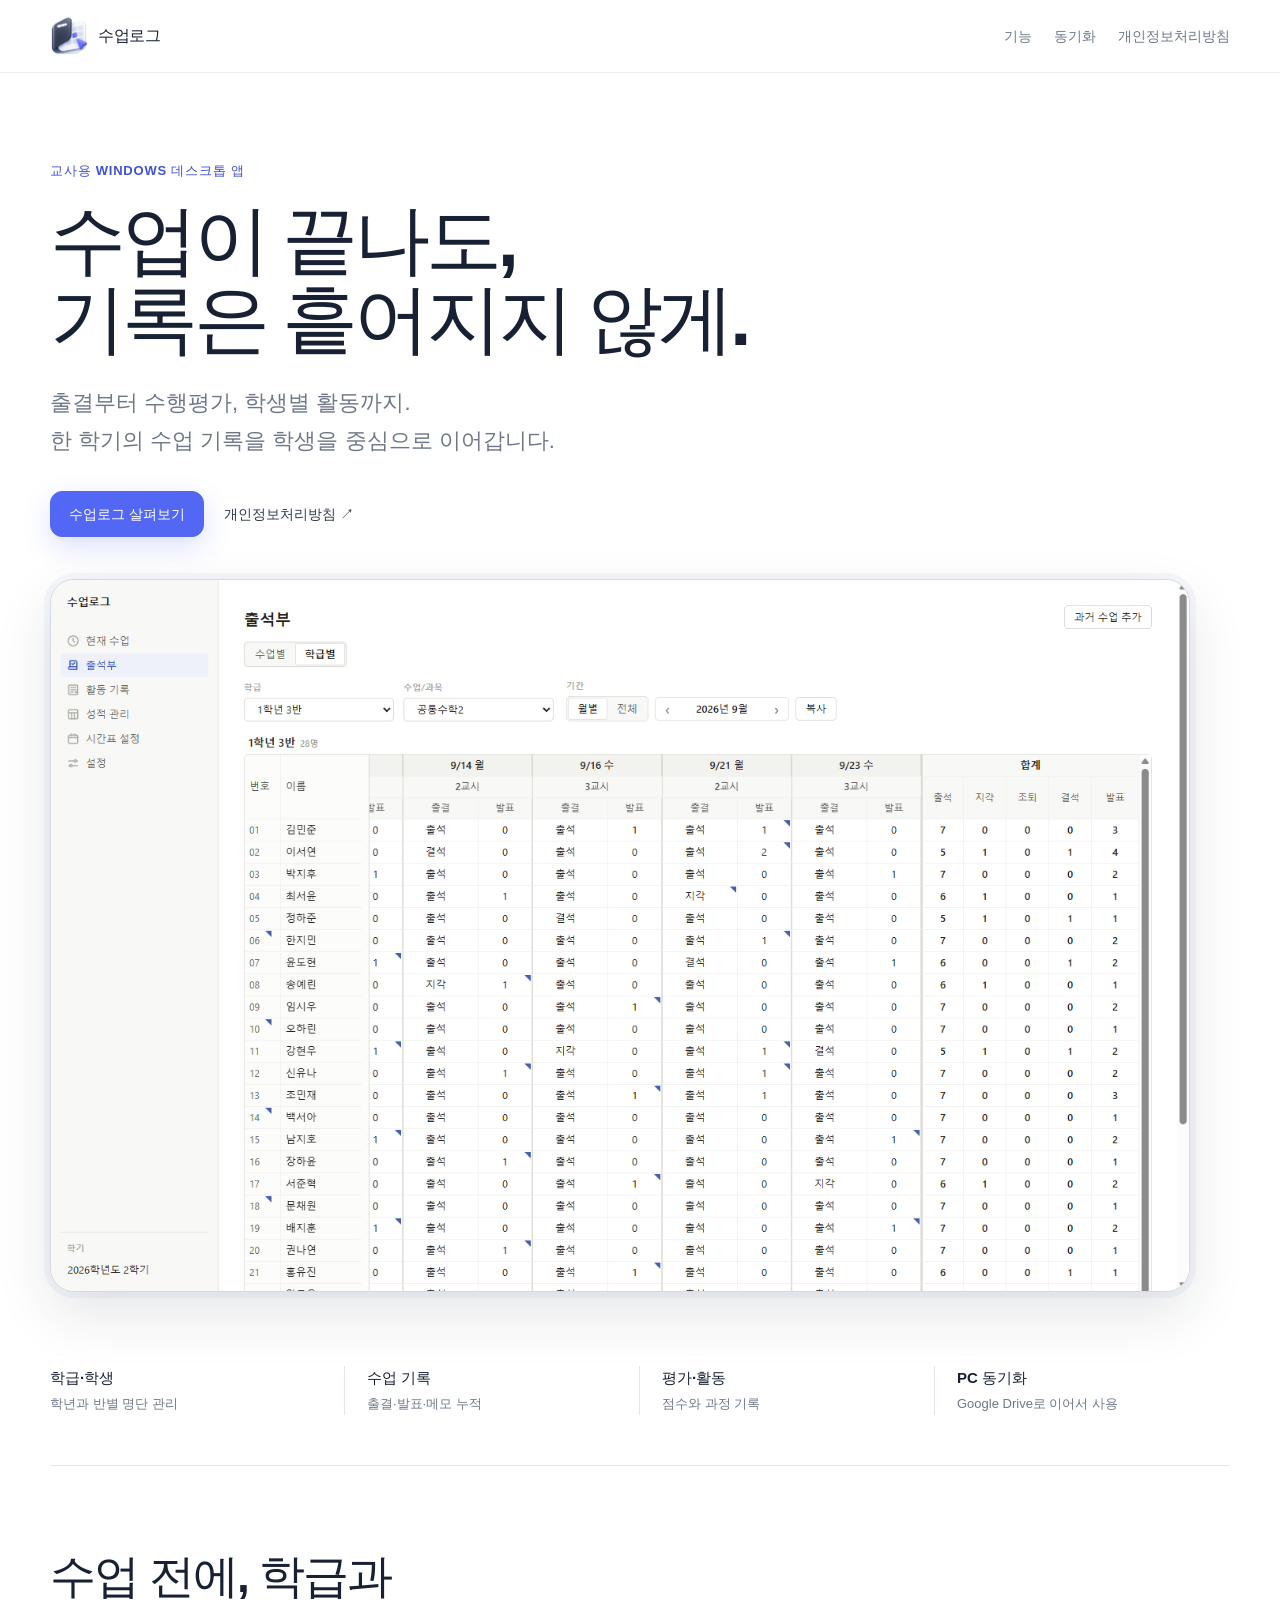
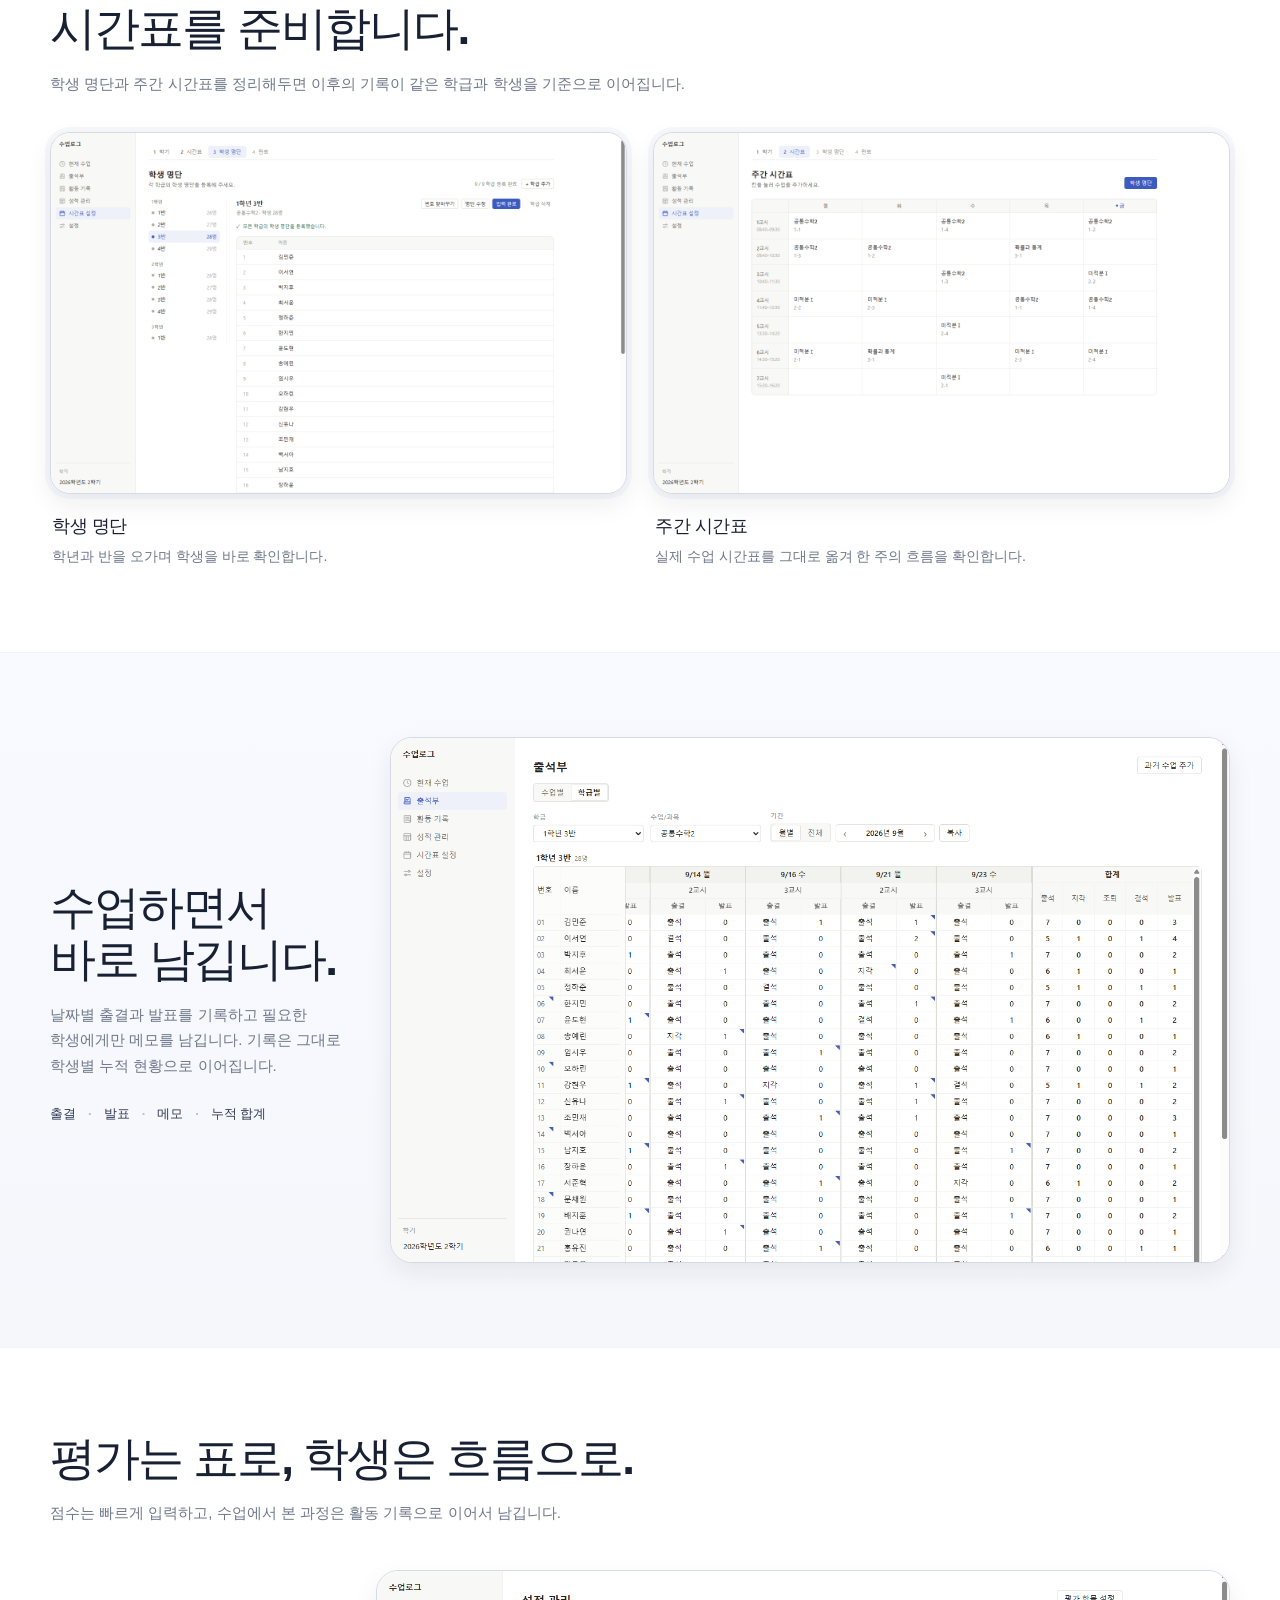
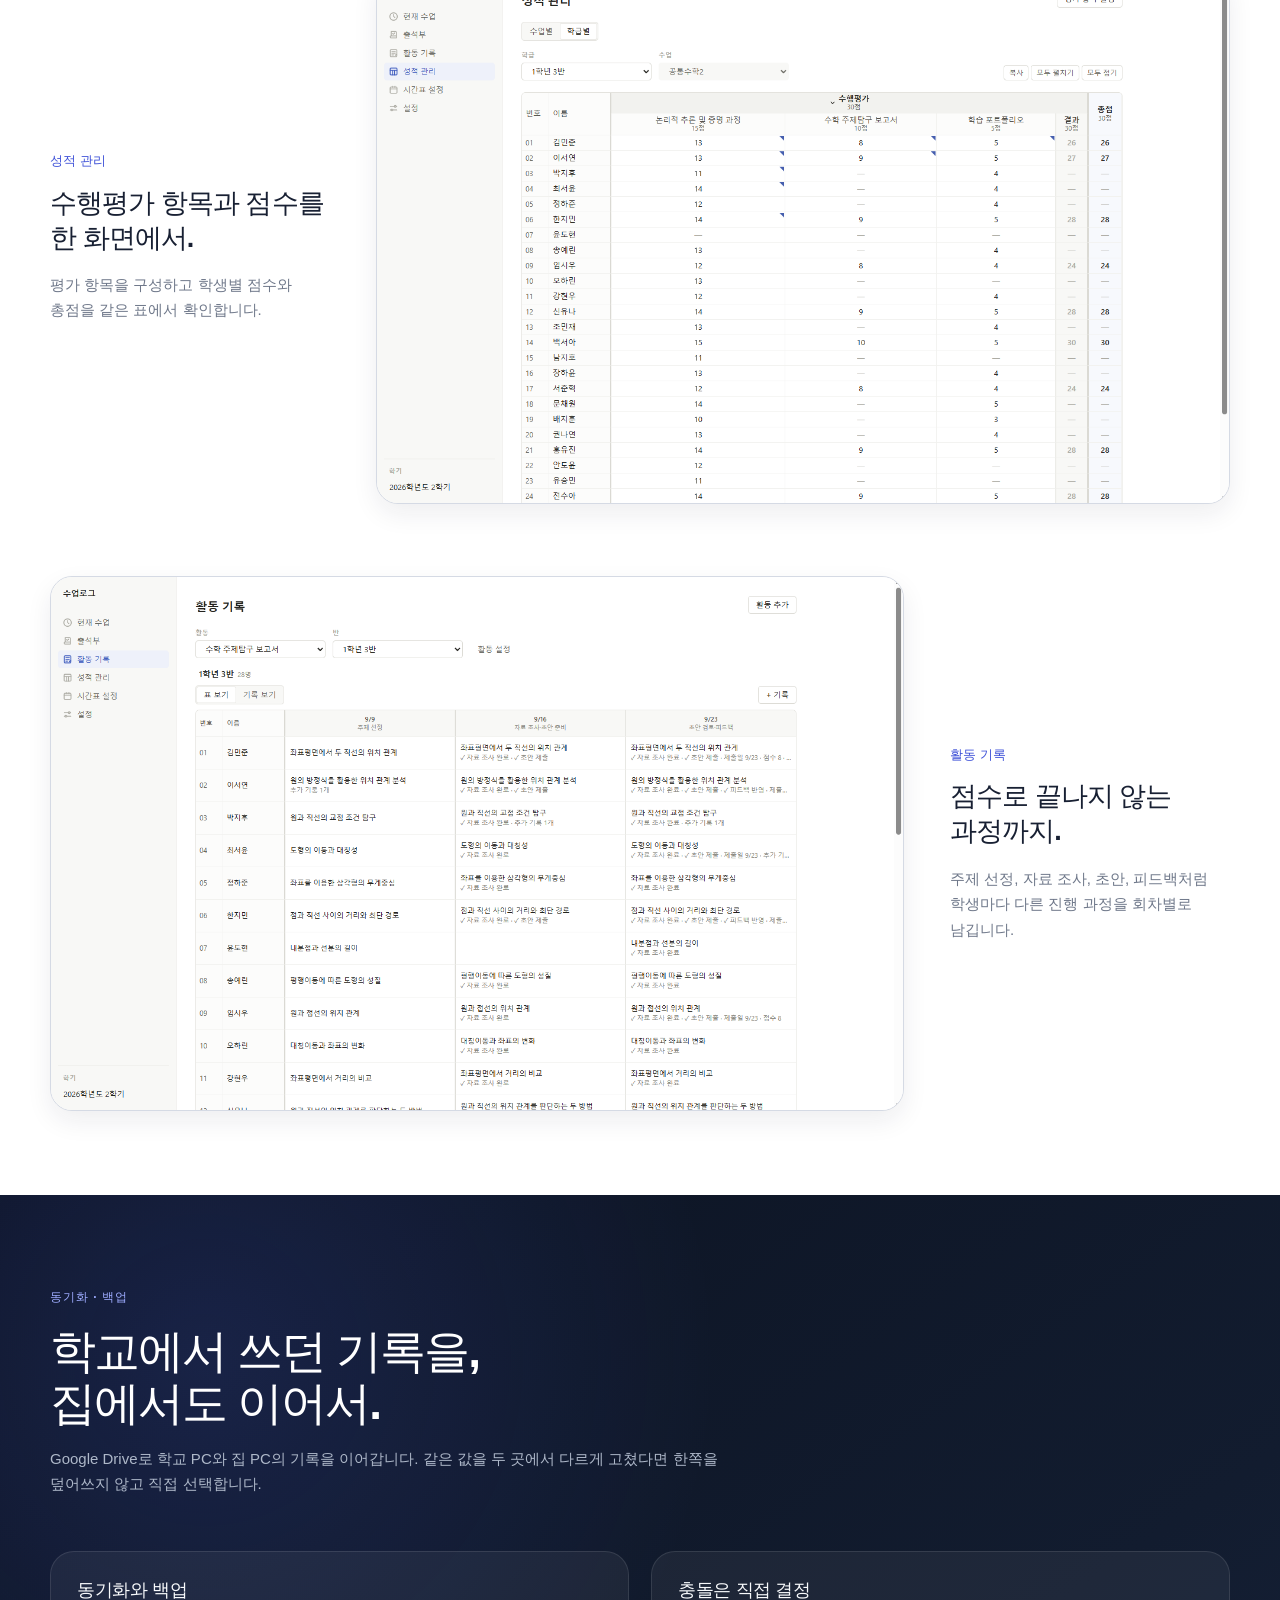
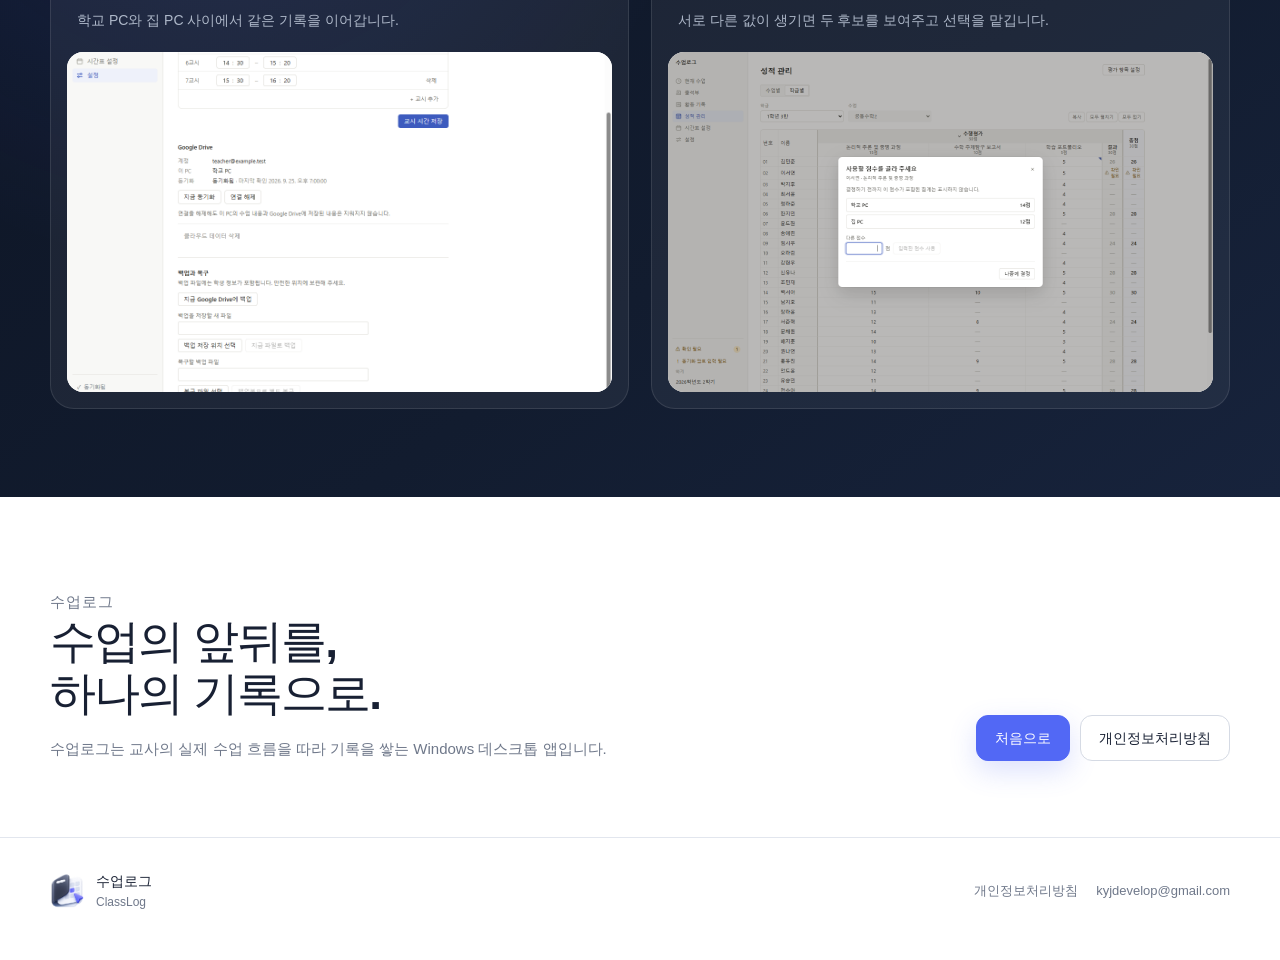
==== commit 8f85d0f3: "Add files via upload" ====
--- a/classlog/index.html
+++ b/classlog/index.html
@@ -58,10 +58,9 @@
 
     <section class="section shell" id="product">
       <div class="section-heading">
-        <span class="section-number">01</span>
         <div>
           <h2>수업 전에, 학급과 시간표를 준비합니다.</h2>
-          <p>학생 명단과 주간 시간표를 먼저 정리해두면 이후의 기록이 같은 학급과 학생을 기준으로 이어집니다.</p>
+          <p>학생 명단과 주간 시간표를 정리해두면 이후의 기록이 같은 학급과 학생을 기준으로 이어집니다.</p>
         </div>
       </div>
 
@@ -91,11 +90,10 @@
     <section class="section section-soft">
       <div class="shell editorial-layout">
         <div class="editorial-copy">
-          <span class="section-number">02</span>
           <h2>수업하면서 바로 남깁니다.</h2>
           <p>
-            날짜별 출결과 발표를 기록하고, 필요한 학생에게만 메모를 남깁니다.
-            한 번 남긴 기록은 학생별 누적 현황으로 이어집니다.
+            날짜별 출결과 발표를 기록하고 필요한 학생에게만 메모를 남깁니다.
+            기록은 그대로 학생별 누적 현황으로 이어집니다.
           </p>
           <div class="inline-features" aria-label="수업 기록 기능">
             <span>출결</span><span>발표</span><span>메모</span><span>누적 합계</span>
@@ -110,10 +108,9 @@
 
     <section class="section shell">
       <div class="section-heading compact-heading">
-        <span class="section-number">03</span>
         <div>
           <h2>평가는 표로, 학생은 흐름으로.</h2>
-          <p>점수 입력은 빠르게. 수업에서 관찰한 과정은 별도의 활동 기록으로 이어서 남깁니다.</p>
+          <p>점수는 빠르게 입력하고, 수업에서 본 과정은 활동 기록으로 이어서 남깁니다.</p>
         </div>
       </div>
 
@@ -145,10 +142,10 @@
     <section class="sync-section" id="sync">
       <div class="shell sync-inner">
         <div class="sync-heading">
-          <span class="section-number light">04</span>
+          <span class="sync-label">동기화 · 백업</span>
           <h2>학교에서 쓰던 기록을,<br>집에서도 이어서.</h2>
           <p>
-            Google Drive 동기화와 백업·복구를 지원합니다. 같은 값을 두 PC에서 다르게 수정했다면 한쪽을 임의로 덮어쓰지 않고 직접 선택할 수 있습니다.
+            Google Drive로 학교 PC와 집 PC의 기록을 이어갑니다. 같은 값을 두 곳에서 다르게 고쳤다면 한쪽을 덮어쓰지 않고 직접 선택합니다.
           </p>
         </div>
 
@@ -179,8 +176,8 @@
     <section class="closing shell">
       <div>
         <p class="kicker">수업로그</p>
-        <h2>수업을 기록하는 데 필요한 것만,<br>한 흐름 안에.</h2>
-        <p>학생과 수업을 관리하기 위한 개인용 Windows 데스크톱 앱입니다.</p>
+        <h2>수업의 앞뒤를,<br>하나의 기록으로.</h2>
+        <p>수업로그는 교사의 실제 수업 흐름을 따라 기록을 쌓는 Windows 데스크톱 앱입니다.</p>
       </div>
       <div class="closing-actions">
         <a class="button button-primary" href="#top">처음으로</a>
--- a/classlog/styles.css
+++ b/classlog/styles.css
@@ -4,8 +4,8 @@
   --ink-soft: #303a51;
   --muted: #6f788a;
   --muted-light: #98a0ae;
-  --line: #e8ebf0;
-  --line-strong: #dde1e8;
+  --line: #e2e6ee;
+  --line-strong: #d5dae4;
   --paper: #ffffff;
   --soft: #f7f8fb;
   --soft-blue: #f2f5ff;
@@ -13,8 +13,8 @@
   --accent-dark: #3f52d8;
   --navy: #111827;
   --navy-2: #182235;
-  --shadow: 0 24px 60px rgba(22, 32, 51, .10);
-  --shadow-soft: 0 12px 30px rgba(22, 32, 51, .07);
+  --shadow: 0 22px 56px rgba(22, 32, 51, .115);
+  --shadow-soft: 0 10px 26px rgba(22, 32, 51, .075);
   --radius: 24px;
   --shell: min(1180px, calc(100% - 48px));
 }
@@ -71,7 +71,7 @@
 .top-nav {
   display: flex;
   align-items: center;
-  gap: 26px;
+  gap: 22px;
   font-size: 14px;
   color: var(--muted);
   font-weight: 650;
@@ -79,11 +79,11 @@
 .top-nav a:hover { color: var(--ink); }
 
 .hero {
-  padding: 104px 0 40px;
+  padding: 88px 0 34px;
 }
 .hero-copy {
   max-width: 900px;
-  margin-bottom: 54px;
+  margin-bottom: 42px;
 }
 .kicker {
   margin: 0 0 18px;
@@ -146,10 +146,10 @@
 .product-frame {
   margin: 0;
   overflow: hidden;
-  border: 1px solid var(--line);
+  border: 1px solid var(--line-strong);
   border-radius: var(--radius);
   background: #fff;
-  box-shadow: var(--shadow);
+  box-shadow: var(--shadow), 0 0 0 6px rgba(244, 246, 251, .86);
   cursor: zoom-in;
 }
 .hero-frame img,
@@ -164,7 +164,7 @@
   display: grid;
   grid-template-columns: repeat(4, 1fr);
   margin-top: 22px;
-  padding: 22px 0 68px;
+  padding: 18px 0 50px;
   border-bottom: 1px solid var(--line);
 }
 .intro-strip > div {
@@ -178,29 +178,25 @@
 .intro-strip strong { font-size: 15px; margin-bottom: 4px; }
 .intro-strip span { color: var(--muted); font-size: 13px; }
 
-.section { padding: 104px 0; }
+.section { padding: 84px 0; }
 .section-soft {
-  background: linear-gradient(180deg, #fafbfe, #f7f8fb);
+  background: linear-gradient(180deg, #f8faff, #f5f7fb);
   border-top: 1px solid #f1f3f7;
   border-bottom: 1px solid #f1f3f7;
 }
 .section-heading {
-  display: grid;
-  grid-template-columns: 50px minmax(0, 780px);
-  gap: 20px;
-  align-items: start;
-  margin-bottom: 46px;
-}
-.compact-heading { margin-bottom: 58px; }
-.section-number {
+  max-width: 820px;
+  margin-bottom: 36px;
+}
+.compact-heading { margin-bottom: 44px; }
+.sync-label {
   display: inline-block;
-  padding-top: 6px;
-  color: var(--accent-dark);
-  font-size: 13px;
-  font-weight: 900;
+  margin-bottom: 12px;
+  color: #9eacff;
+  font-size: 12px;
+  font-weight: 800;
   letter-spacing: .08em;
 }
-.section-number.light { color: #8ea0ff; }
 .section-heading h2,
 .editorial-copy h2,
 .sync-heading h2,
@@ -218,8 +214,8 @@
 .closing p {
   margin: 16px 0 0;
   color: var(--muted);
-  font-size: 16px;
-  line-height: 1.75;
+  font-size: 15px;
+  line-height: 1.7;
 }
 
 .duo-grid {
@@ -229,7 +225,7 @@
 }
 .media-story .product-frame {
   border-radius: 20px;
-  box-shadow: var(--shadow-soft);
+  box-shadow: var(--shadow-soft), 0 0 0 5px rgba(246, 248, 252, .92);
 }
 .media-story img { aspect-ratio: 16 / 10; object-fit: cover; object-position: top left; }
 .media-caption { padding: 18px 2px 0; }
@@ -240,8 +236,8 @@
 
 .editorial-layout {
   display: grid;
-  grid-template-columns: 320px minmax(0, 1fr);
-  gap: 70px;
+  grid-template-columns: 300px minmax(0, 1fr);
+  gap: 40px;
   align-items: center;
 }
 .editorial-copy h2 { margin-top: 6px; }
@@ -264,11 +260,11 @@
 .large-frame { border-radius: 22px; box-shadow: var(--shadow-soft); }
 .large-frame img { aspect-ratio: 16 / 10; }
 
-.stacked-showcase { display: grid; gap: 96px; }
+.stacked-showcase { display: grid; gap: 72px; }
 .showcase-row {
   display: grid;
   grid-template-columns: 280px minmax(0, 1fr);
-  gap: 58px;
+  gap: 46px;
   align-items: center;
 }
 .showcase-row.reverse {
@@ -296,10 +292,10 @@
 .showcase-frame img { aspect-ratio: 16 / 10; }
 
 .sync-section {
-  padding: 110px 0;
+  padding: 88px 0;
   background:
     radial-gradient(circle at 16% 18%, rgba(82,104,245,.16), transparent 32rem),
-    linear-gradient(145deg, #111827, #172033 68%, #1a2440);
+    linear-gradient(145deg, #0c1322, #121c2f 64%, #17233c);
   color: #f8fafc;
 }
 .sync-inner { display: grid; gap: 54px; }
@@ -341,7 +337,7 @@
   align-items: flex-end;
   justify-content: space-between;
   gap: 40px;
-  padding: 96px 0;
+  padding: 76px 0;
 }
 .closing > div:first-child { max-width: 760px; }
 .closing-actions { display: flex; gap: 10px; flex-wrap: wrap; }
@@ -431,8 +427,8 @@
   .desktop-break { display: none; }
   .hero-description { font-size: 17px; }
   .intro-strip { padding-bottom: 48px; }
-  .section { padding: 76px 0; }
-  .section-heading { grid-template-columns: 34px minmax(0,1fr); gap: 12px; margin-bottom: 32px; }
+  .section { padding: 64px 0; }
+  .section-heading { margin-bottom: 30px; }
   .duo-grid { grid-template-columns: 1fr; }
   .editorial-layout { gap: 30px; }
   .stacked-showcase { gap: 68px; }
@@ -447,8 +443,6 @@
   .intro-strip { grid-template-columns: 1fr; }
   .intro-strip > div { padding: 12px 0; border-right: 0; border-bottom: 1px solid var(--line); }
   .intro-strip > div:last-child { border-bottom: 0; }
-  .section-heading { grid-template-columns: 1fr; }
-  .section-number { padding-top: 0; }
   .hero-actions { align-items: flex-start; flex-direction: column; }
 }
 
@@ -456,3 +450,17 @@
   html { scroll-behavior: auto; }
   .button { transition: none; }
 }
+
+
+/* 마감 조정 */
+@media screen and (min-width: 900px) {
+  .section-heading h2 { max-width: 760px; }
+  .section-heading p { max-width: 720px; }
+  .hero-frame { max-width: 1140px; }
+}
+
+@media print {
+  * { -webkit-print-color-adjust: exact !important; print-color-adjust: exact !important; }
+  .site-header { position: static; }
+  .sync-section { background: linear-gradient(145deg, #0c1322, #121c2f 64%, #17233c) !important; }
+}
